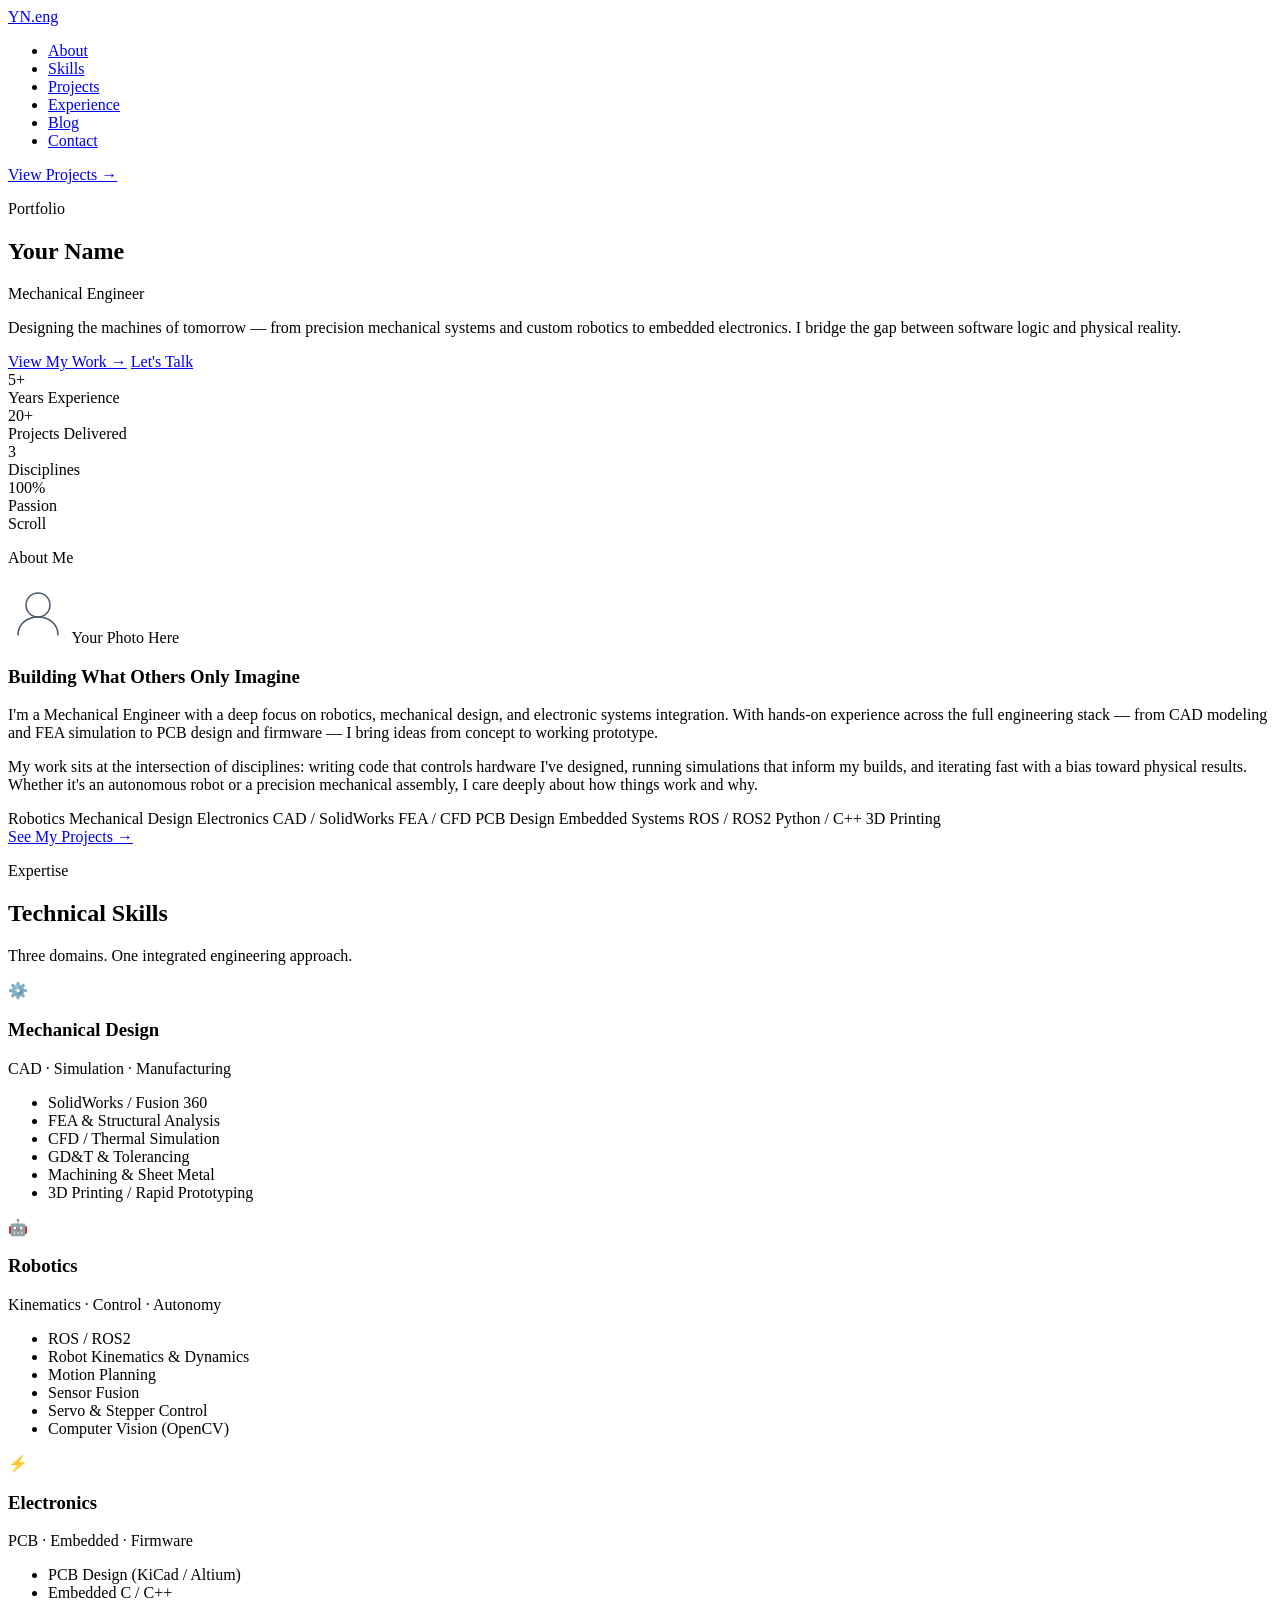
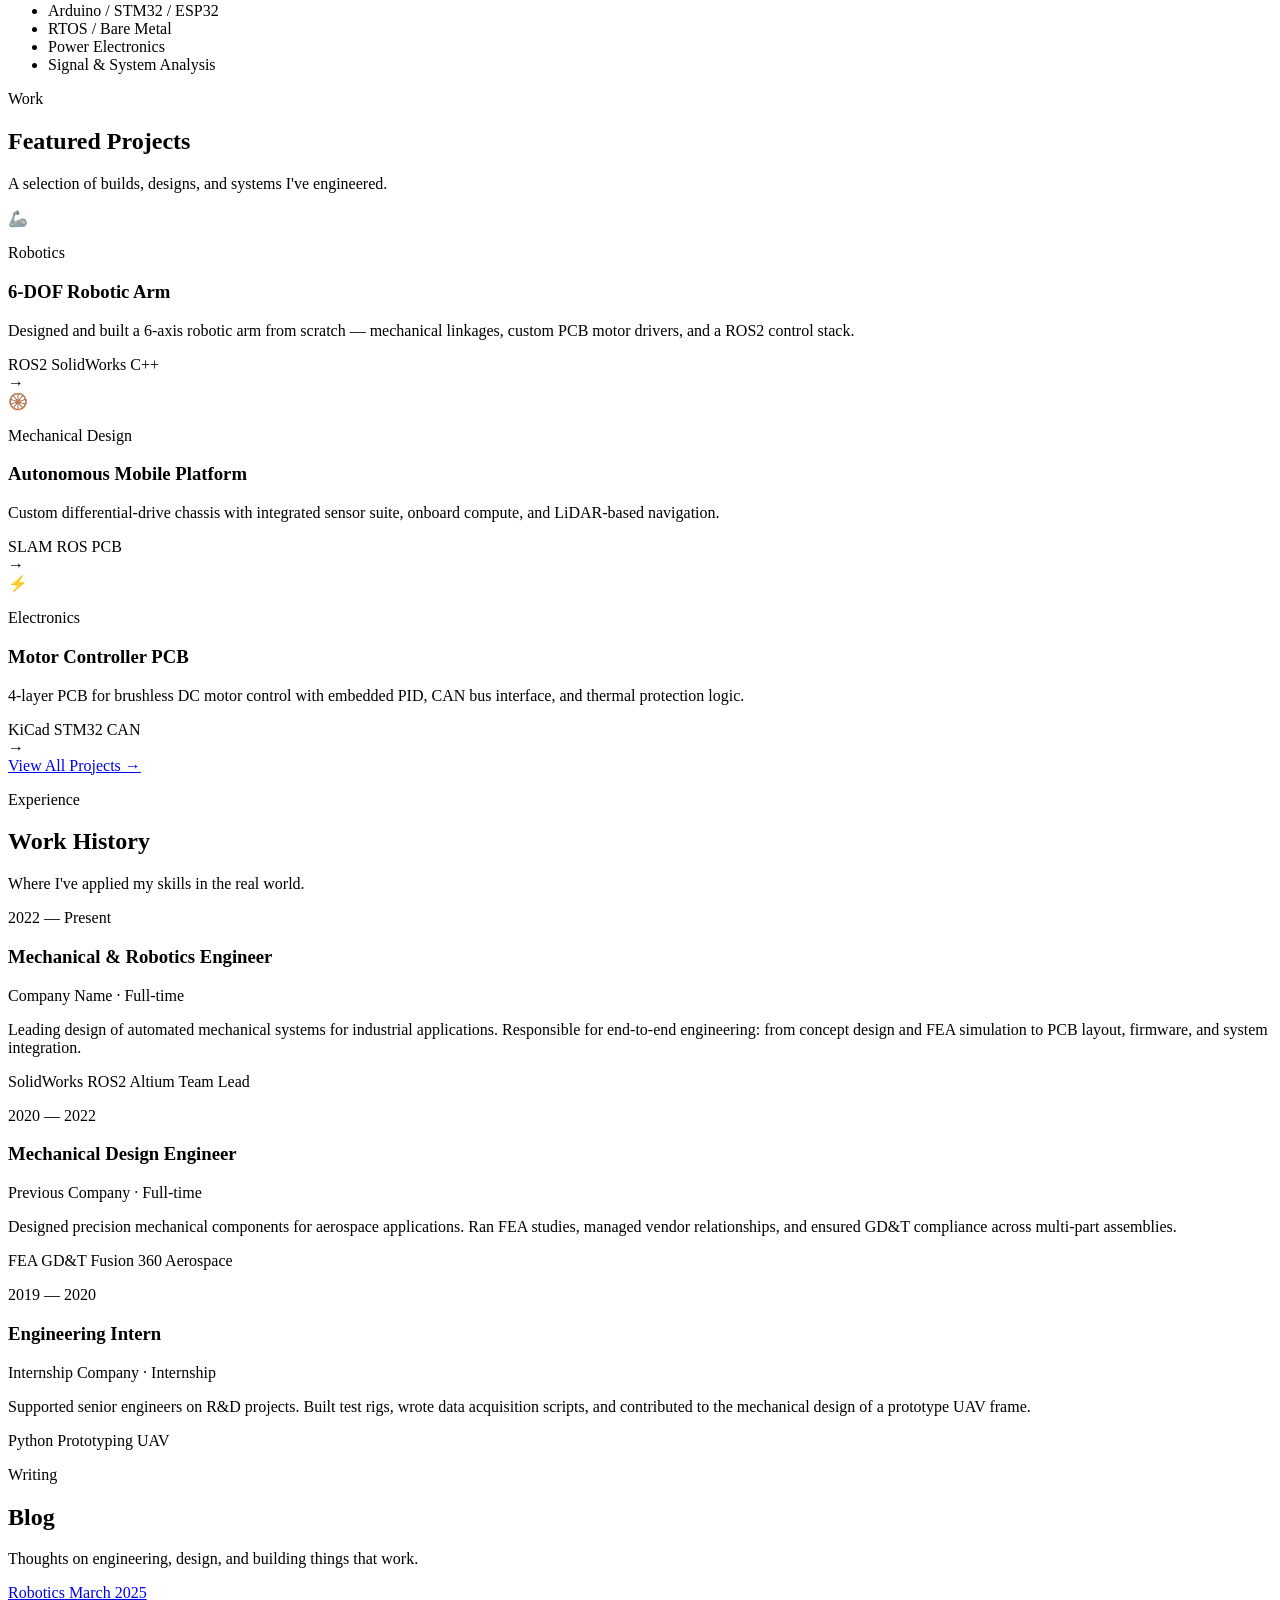
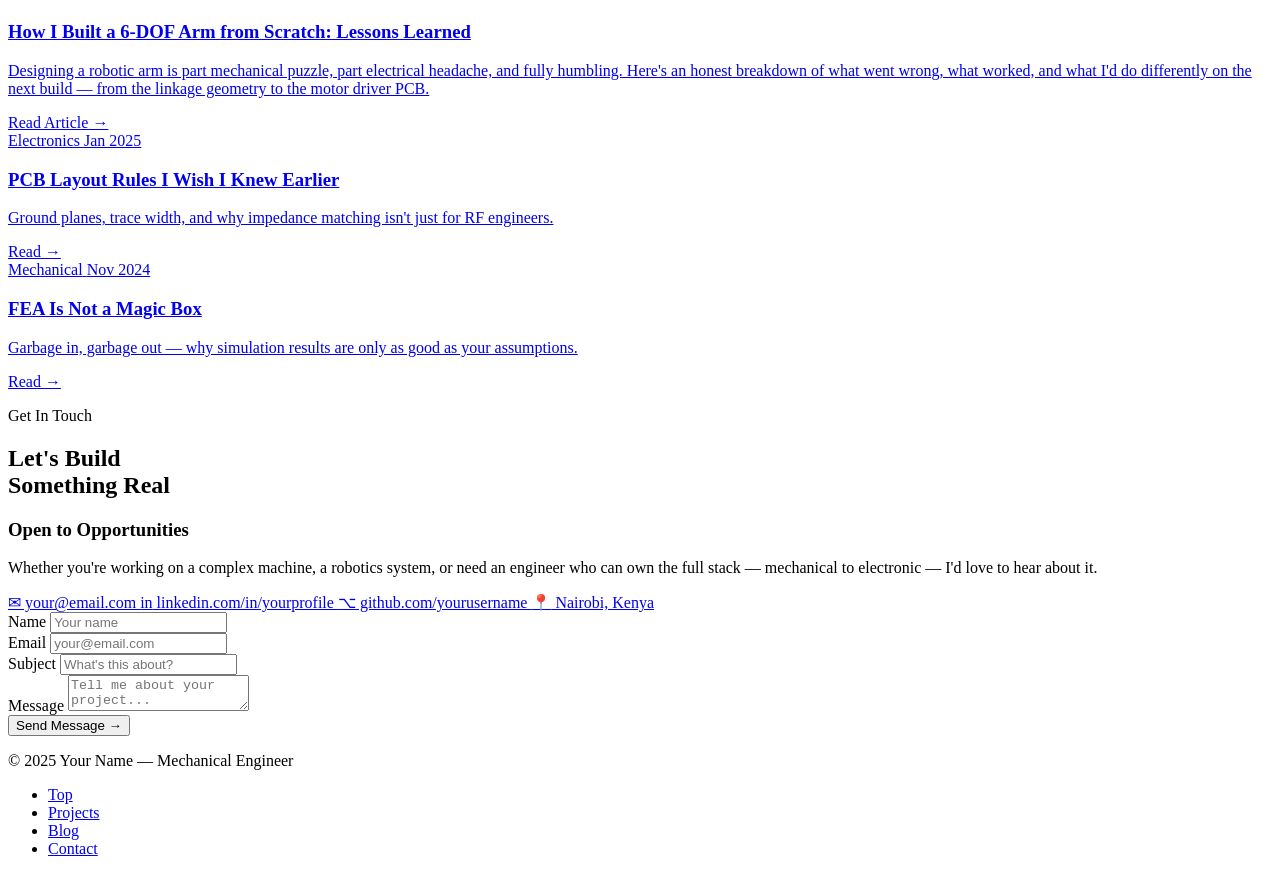
==== index.html @ f97ff546 "First commit" ====
<!DOCTYPE html>
<html lang="en">
<head>
  <meta charset="UTF-8" />
  <meta name="viewport" content="width=device-width, initial-scale=1.0" />
  <title>Your Name — Mechanical Engineer</title>
  <meta name="description" content="Mechanical Engineer specializing in robotics, mechanical design, and electronic systems." />
  <link rel="stylesheet" href="css/style.css" />
  <link rel="icon" href="data:image/svg+xml,<svg xmlns='http://www.w3.org/2000/svg' viewBox='0 0 100 100'><text y='.9em' font-size='90'>⚙️</text></svg>" />
</head>
<body>

  <!-- ── NAVIGATION ── -->
  <nav>
    <a href="index.html" class="nav-logo">YN<span>.eng</span></a>
    <ul class="nav-links">
      <li><a href="#about">About</a></li>
      <li><a href="#skills">Skills</a></li>
      <li><a href="#projects">Projects</a></li>
      <li><a href="#work">Experience</a></li>
      <li><a href="#blog">Blog</a></li>
      <li><a href="#contact">Contact</a></li>
    </ul>
    <a href="pages/projects.html" class="nav-cta">View Projects →</a>
    <div class="hamburger" aria-label="Menu">
      <span></span><span></span><span></span>
    </div>
  </nav>

  <!-- ── HERO ── -->
  <section class="hero" id="hero">
    <div class="hero-grid-bg"></div>
    <div class="hero-glow"></div>
    <div class="hero-glow-2"></div>

    <div class="hero-content">
      <div class="hero-left">
        <p class="hero-eyebrow">Portfolio</p>
        <h1 class="hero-name">
          <span class="line">Your</span>
          <span class="line"><span class="accent-word">Name</span></span>
        </h1>
        <p class="hero-title">
          <span id="typing-text">Mechanical Engineer</span><span class="typing-cursor"></span>
        </p>
        <p class="hero-desc">
          Designing the machines of tomorrow — from precision mechanical systems and
          custom robotics to embedded electronics. I bridge the gap between software
          logic and physical reality.
        </p>
        <div class="hero-actions">
          <a href="#projects" class="btn-primary">View My Work →</a>
          <a href="#contact" class="btn-secondary">Let's Talk</a>
        </div>
      </div>

      <div class="hero-right">
        <div class="hero-stat-cards">
          <div class="stat-card reveal">
            <div class="stat-number" data-count="5" data-suffix="+">5+</div>
            <div class="stat-label">Years Experience</div>
          </div>
          <div class="stat-card reveal reveal-delay-1">
            <div class="stat-number" data-count="20" data-suffix="+">20+</div>
            <div class="stat-label">Projects Delivered</div>
          </div>
          <div class="stat-card reveal reveal-delay-2">
            <div class="stat-number" data-count="3" data-suffix="">3</div>
            <div class="stat-label">Disciplines</div>
          </div>
          <div class="stat-card reveal reveal-delay-3">
            <div class="stat-number" data-count="100" data-suffix="%">100%</div>
            <div class="stat-label">Passion</div>
          </div>
        </div>
      </div>
    </div>

    <div class="hero-scroll-indicator">Scroll</div>
  </section>

  <!-- ── ABOUT ── -->
  <section id="about">
    <div class="section-inner">
      <p class="section-label reveal">About Me</p>
      <div class="about-grid">
        <div class="about-image-wrap reveal">
          <div class="about-image-placeholder">
            <svg width="60" height="60" viewBox="0 0 60 60" fill="none">
              <circle cx="30" cy="22" r="12" stroke="#4a5a6e" stroke-width="1.5"/>
              <path d="M10 52c0-11 9-18 20-18s20 7 20 18" stroke="#4a5a6e" stroke-width="1.5" stroke-linecap="round"/>
            </svg>
            <span>Your Photo Here</span>
          </div>
          <div class="about-image-accent"></div>
          <div class="about-image-accent-2"></div>
        </div>

        <div class="about-content reveal reveal-delay-2">
          <h3>Building What Others Only Imagine</h3>
          <p>
            I'm a Mechanical Engineer with a deep focus on robotics, mechanical design, and electronic
            systems integration. With hands-on experience across the full engineering stack — from
            CAD modeling and FEA simulation to PCB design and firmware — I bring ideas from
            concept to working prototype.
          </p>
          <p>
            My work sits at the intersection of disciplines: writing code that controls hardware I've
            designed, running simulations that inform my builds, and iterating fast with a bias toward
            physical results. Whether it's an autonomous robot or a precision mechanical assembly, I
            care deeply about how things work and why.
          </p>

          <div class="about-tags">
            <span class="tag accent">Robotics</span>
            <span class="tag accent">Mechanical Design</span>
            <span class="tag accent">Electronics</span>
            <span class="tag">CAD / SolidWorks</span>
            <span class="tag">FEA / CFD</span>
            <span class="tag">PCB Design</span>
            <span class="tag">Embedded Systems</span>
            <span class="tag">ROS / ROS2</span>
            <span class="tag">Python / C++</span>
            <span class="tag">3D Printing</span>
          </div>

          <a href="pages/projects.html" class="btn-secondary">See My Projects →</a>
        </div>
      </div>
    </div>
  </section>

  <div class="section-divider"></div>

  <!-- ── SKILLS ── -->
  <section id="skills">
    <div class="section-inner">
      <p class="section-label reveal">Expertise</p>
      <h2 class="section-title reveal">Technical Skills</h2>
      <p class="section-subtitle reveal">Three domains. One integrated engineering approach.</p>

      <div class="skills-grid reveal">
        <div class="skill-category">
          <div class="skill-cat-icon">⚙️</div>
          <h3 class="skill-cat-title">Mechanical Design</h3>
          <p class="skill-cat-subtitle">CAD · Simulation · Manufacturing</p>
          <ul class="skill-list">
            <li>SolidWorks / Fusion 360 <span class="skill-dot full"></span></li>
            <li>FEA & Structural Analysis <span class="skill-dot full"></span></li>
            <li>CFD / Thermal Simulation <span class="skill-dot med"></span></li>
            <li>GD&T & Tolerancing <span class="skill-dot full"></span></li>
            <li>Machining & Sheet Metal <span class="skill-dot med"></span></li>
            <li>3D Printing / Rapid Prototyping <span class="skill-dot full"></span></li>
          </ul>
        </div>

        <div class="skill-category">
          <div class="skill-cat-icon">🤖</div>
          <h3 class="skill-cat-title">Robotics</h3>
          <p class="skill-cat-subtitle">Kinematics · Control · Autonomy</p>
          <ul class="skill-list">
            <li>ROS / ROS2 <span class="skill-dot full"></span></li>
            <li>Robot Kinematics & Dynamics <span class="skill-dot full"></span></li>
            <li>Motion Planning <span class="skill-dot med"></span></li>
            <li>Sensor Fusion <span class="skill-dot med"></span></li>
            <li>Servo & Stepper Control <span class="skill-dot full"></span></li>
            <li>Computer Vision (OpenCV) <span class="skill-dot med"></span></li>
          </ul>
        </div>

        <div class="skill-category">
          <div class="skill-cat-icon">⚡</div>
          <h3 class="skill-cat-title">Electronics</h3>
          <p class="skill-cat-subtitle">PCB · Embedded · Firmware</p>
          <ul class="skill-list">
            <li>PCB Design (KiCad / Altium) <span class="skill-dot full"></span></li>
            <li>Embedded C / C++ <span class="skill-dot full"></span></li>
            <li>Arduino / STM32 / ESP32 <span class="skill-dot full"></span></li>
            <li>RTOS / Bare Metal <span class="skill-dot med"></span></li>
            <li>Power Electronics <span class="skill-dot med"></span></li>
            <li>Signal & System Analysis <span class="skill-dot full"></span></li>
          </ul>
        </div>
      </div>
    </div>
  </section>

  <div class="section-divider"></div>

  <!-- ── PROJECTS PREVIEW ── -->
  <section id="projects">
    <div class="section-inner">
      <p class="section-label reveal">Work</p>
      <h2 class="section-title reveal">Featured Projects</h2>
      <p class="section-subtitle reveal">A selection of builds, designs, and systems I've engineered.</p>

      <div class="projects-preview-grid">
        <div class="project-card reveal" onclick="window.location='pages/projects.html'">
          <div class="project-card-thumb">🦾</div>
          <div class="project-card-body">
            <p class="project-card-tag">Robotics</p>
            <h3 class="project-card-title">6-DOF Robotic Arm</h3>
            <p class="project-card-desc">Designed and built a 6-axis robotic arm from scratch — mechanical linkages, custom PCB motor drivers, and a ROS2 control stack.</p>
          </div>
          <div class="project-card-footer">
            <div class="project-card-stack">
              <span class="stack-badge">ROS2</span>
              <span class="stack-badge">SolidWorks</span>
              <span class="stack-badge">C++</span>
            </div>
            <span class="project-card-arrow">→</span>
          </div>
        </div>

        <div class="project-card reveal reveal-delay-1" onclick="window.location='pages/projects.html'">
          <div class="project-card-thumb">🛞</div>
          <div class="project-card-body">
            <p class="project-card-tag">Mechanical Design</p>
            <h3 class="project-card-title">Autonomous Mobile Platform</h3>
            <p class="project-card-desc">Custom differential-drive chassis with integrated sensor suite, onboard compute, and LiDAR-based navigation.</p>
          </div>
          <div class="project-card-footer">
            <div class="project-card-stack">
              <span class="stack-badge">SLAM</span>
              <span class="stack-badge">ROS</span>
              <span class="stack-badge">PCB</span>
            </div>
            <span class="project-card-arrow">→</span>
          </div>
        </div>

        <div class="project-card reveal reveal-delay-2" onclick="window.location='pages/projects.html'">
          <div class="project-card-thumb">⚡</div>
          <div class="project-card-body">
            <p class="project-card-tag">Electronics</p>
            <h3 class="project-card-title">Motor Controller PCB</h3>
            <p class="project-card-desc">4-layer PCB for brushless DC motor control with embedded PID, CAN bus interface, and thermal protection logic.</p>
          </div>
          <div class="project-card-footer">
            <div class="project-card-stack">
              <span class="stack-badge">KiCad</span>
              <span class="stack-badge">STM32</span>
              <span class="stack-badge">CAN</span>
            </div>
            <span class="project-card-arrow">→</span>
          </div>
        </div>
      </div>

      <div class="projects-cta reveal">
        <a href="pages/projects.html" class="btn-primary">View All Projects →</a>
      </div>
    </div>
  </section>

  <div class="section-divider"></div>

  <!-- ── WORK HISTORY ── -->
  <section id="work">
    <div class="section-inner">
      <p class="section-label reveal">Experience</p>
      <h2 class="section-title reveal">Work History</h2>
      <p class="section-subtitle reveal">Where I've applied my skills in the real world.</p>

      <div class="timeline">
        <div class="timeline-item reveal">
          <p class="timeline-date">2022 — Present</p>
          <h3 class="timeline-role">Mechanical & Robotics Engineer</h3>
          <p class="timeline-company">Company Name · Full-time</p>
          <p class="timeline-desc">
            Leading design of automated mechanical systems for industrial applications.
            Responsible for end-to-end engineering: from concept design and FEA simulation
            to PCB layout, firmware, and system integration.
          </p>
          <div class="timeline-tags">
            <span class="tag">SolidWorks</span>
            <span class="tag">ROS2</span>
            <span class="tag">Altium</span>
            <span class="tag">Team Lead</span>
          </div>
        </div>

        <div class="timeline-item reveal reveal-delay-1">
          <p class="timeline-date">2020 — 2022</p>
          <h3 class="timeline-role">Mechanical Design Engineer</h3>
          <p class="timeline-company">Previous Company · Full-time</p>
          <p class="timeline-desc">
            Designed precision mechanical components for aerospace applications. Ran FEA
            studies, managed vendor relationships, and ensured GD&T compliance across
            multi-part assemblies.
          </p>
          <div class="timeline-tags">
            <span class="tag">FEA</span>
            <span class="tag">GD&T</span>
            <span class="tag">Fusion 360</span>
            <span class="tag">Aerospace</span>
          </div>
        </div>

        <div class="timeline-item reveal reveal-delay-2">
          <p class="timeline-date">2019 — 2020</p>
          <h3 class="timeline-role">Engineering Intern</h3>
          <p class="timeline-company">Internship Company · Internship</p>
          <p class="timeline-desc">
            Supported senior engineers on R&D projects. Built test rigs, wrote data acquisition
            scripts, and contributed to the mechanical design of a prototype UAV frame.
          </p>
          <div class="timeline-tags">
            <span class="tag">Python</span>
            <span class="tag">Prototyping</span>
            <span class="tag">UAV</span>
          </div>
        </div>
      </div>
    </div>
  </section>

  <div class="section-divider"></div>

  <!-- ── BLOG ── -->
  <section id="blog">
    <div class="section-inner">
      <p class="section-label reveal">Writing</p>
      <h2 class="section-title reveal">Blog</h2>
      <p class="section-subtitle reveal">Thoughts on engineering, design, and building things that work.</p>

      <div class="blog-grid reveal">
        <a href="pages/blog.html" class="blog-card featured">
          <div class="blog-card-meta">
            <span class="blog-cat">Robotics</span>
            <span class="blog-date">March 2025</span>
          </div>
          <h3 class="blog-card-title">How I Built a 6-DOF Arm from Scratch: Lessons Learned</h3>
          <p class="blog-card-excerpt">
            Designing a robotic arm is part mechanical puzzle, part electrical headache, and fully
            humbling. Here's an honest breakdown of what went wrong, what worked, and what I'd
            do differently on the next build — from the linkage geometry to the motor driver PCB.
          </p>
          <span class="blog-read-more">Read Article →</span>
        </a>

        <a href="pages/blog.html" class="blog-card">
          <div class="blog-card-meta">
            <span class="blog-cat">Electronics</span>
            <span class="blog-date">Jan 2025</span>
          </div>
          <h3 class="blog-card-title">PCB Layout Rules I Wish I Knew Earlier</h3>
          <p class="blog-card-excerpt">Ground planes, trace width, and why impedance matching isn't just for RF engineers.</p>
          <span class="blog-read-more">Read →</span>
        </a>

        <a href="pages/blog.html" class="blog-card">
          <div class="blog-card-meta">
            <span class="blog-cat">Mechanical</span>
            <span class="blog-date">Nov 2024</span>
          </div>
          <h3 class="blog-card-title">FEA Is Not a Magic Box</h3>
          <p class="blog-card-excerpt">Garbage in, garbage out — why simulation results are only as good as your assumptions.</p>
          <span class="blog-read-more">Read →</span>
        </a>
      </div>
    </div>
  </section>

  <div class="section-divider"></div>

  <!-- ── CONTACT ── -->
  <section id="contact">
    <div class="section-inner">
      <p class="section-label reveal">Get In Touch</p>
      <h2 class="section-title reveal">Let's Build <br/>Something Real</h2>

      <div class="contact-grid">
        <div class="contact-info reveal">
          <h3>Open to Opportunities</h3>
          <p>
            Whether you're working on a complex machine, a robotics system, or need
            an engineer who can own the full stack — mechanical to electronic — I'd love
            to hear about it.
          </p>

          <div class="contact-links">
            <a href="mailto:your@email.com" class="contact-link">
              <span>✉</span> your@email.com
            </a>
            <a href="https://linkedin.com/in/yourprofile" target="_blank" class="contact-link">
              <span>in</span> linkedin.com/in/yourprofile
            </a>
            <a href="https://github.com/yourusername" target="_blank" class="contact-link">
              <span>⌥</span> github.com/yourusername
            </a>
            <a href="#" class="contact-link">
              <span>📍</span> Nairobi, Kenya
            </a>
          </div>
        </div>

        <form class="contact-form reveal reveal-delay-2" id="contact-form">
          <div class="form-group">
            <label class="form-label">Name</label>
            <input type="text" class="form-input" placeholder="Your name" required />
          </div>
          <div class="form-group">
            <label class="form-label">Email</label>
            <input type="email" class="form-input" placeholder="your@email.com" required />
          </div>
          <div class="form-group">
            <label class="form-label">Subject</label>
            <input type="text" class="form-input" placeholder="What's this about?" required />
          </div>
          <div class="form-group">
            <label class="form-label">Message</label>
            <textarea class="form-textarea" placeholder="Tell me about your project..." required></textarea>
          </div>
          <button type="submit" class="btn-primary">Send Message →</button>
        </form>
      </div>
    </div>
  </section>

  <!-- ── FOOTER ── -->
  <footer>
    <p class="footer-copy">© 2025 Your Name — Mechanical Engineer</p>
    <ul class="footer-links">
      <li><a href="#hero">Top</a></li>
      <li><a href="pages/projects.html">Projects</a></li>
      <li><a href="pages/blog.html">Blog</a></li>
      <li><a href="#contact">Contact</a></li>
    </ul>
  </footer>

  <script src="js/main.js"></script>
</body>
</html>
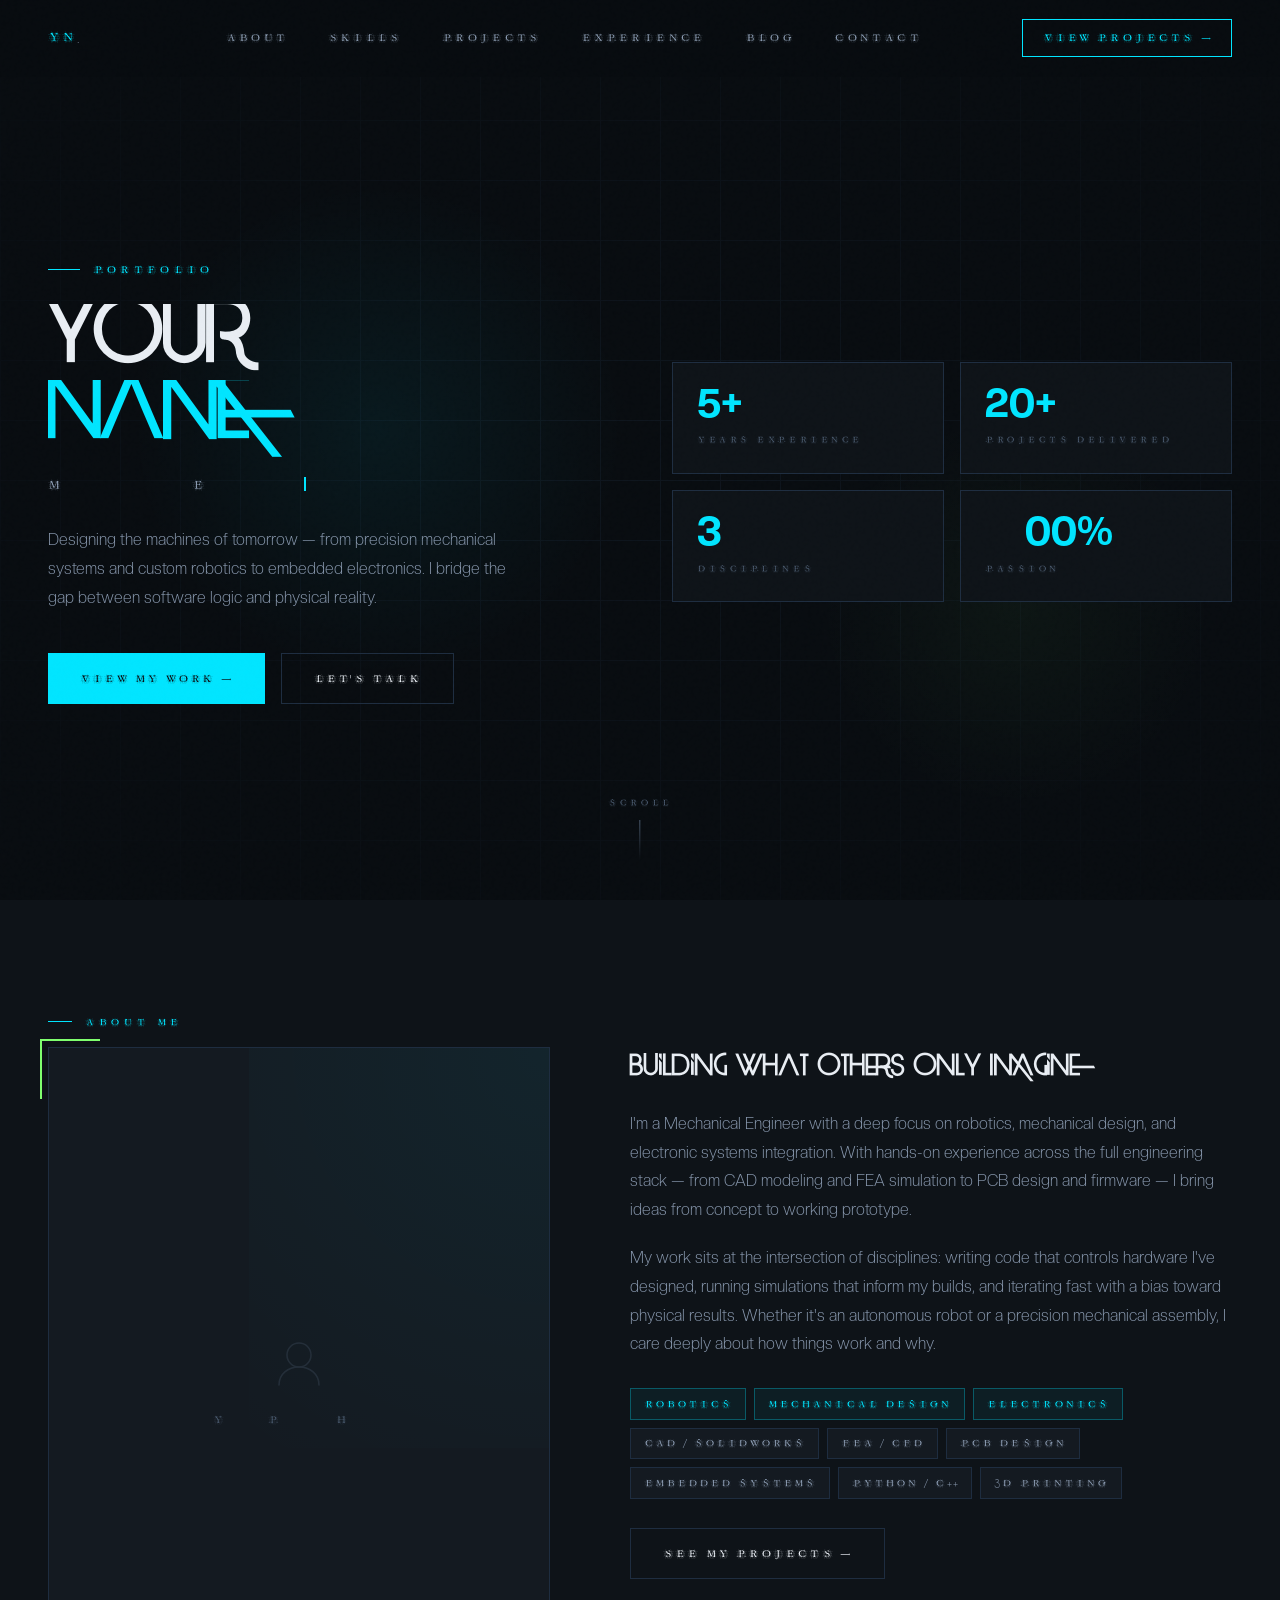
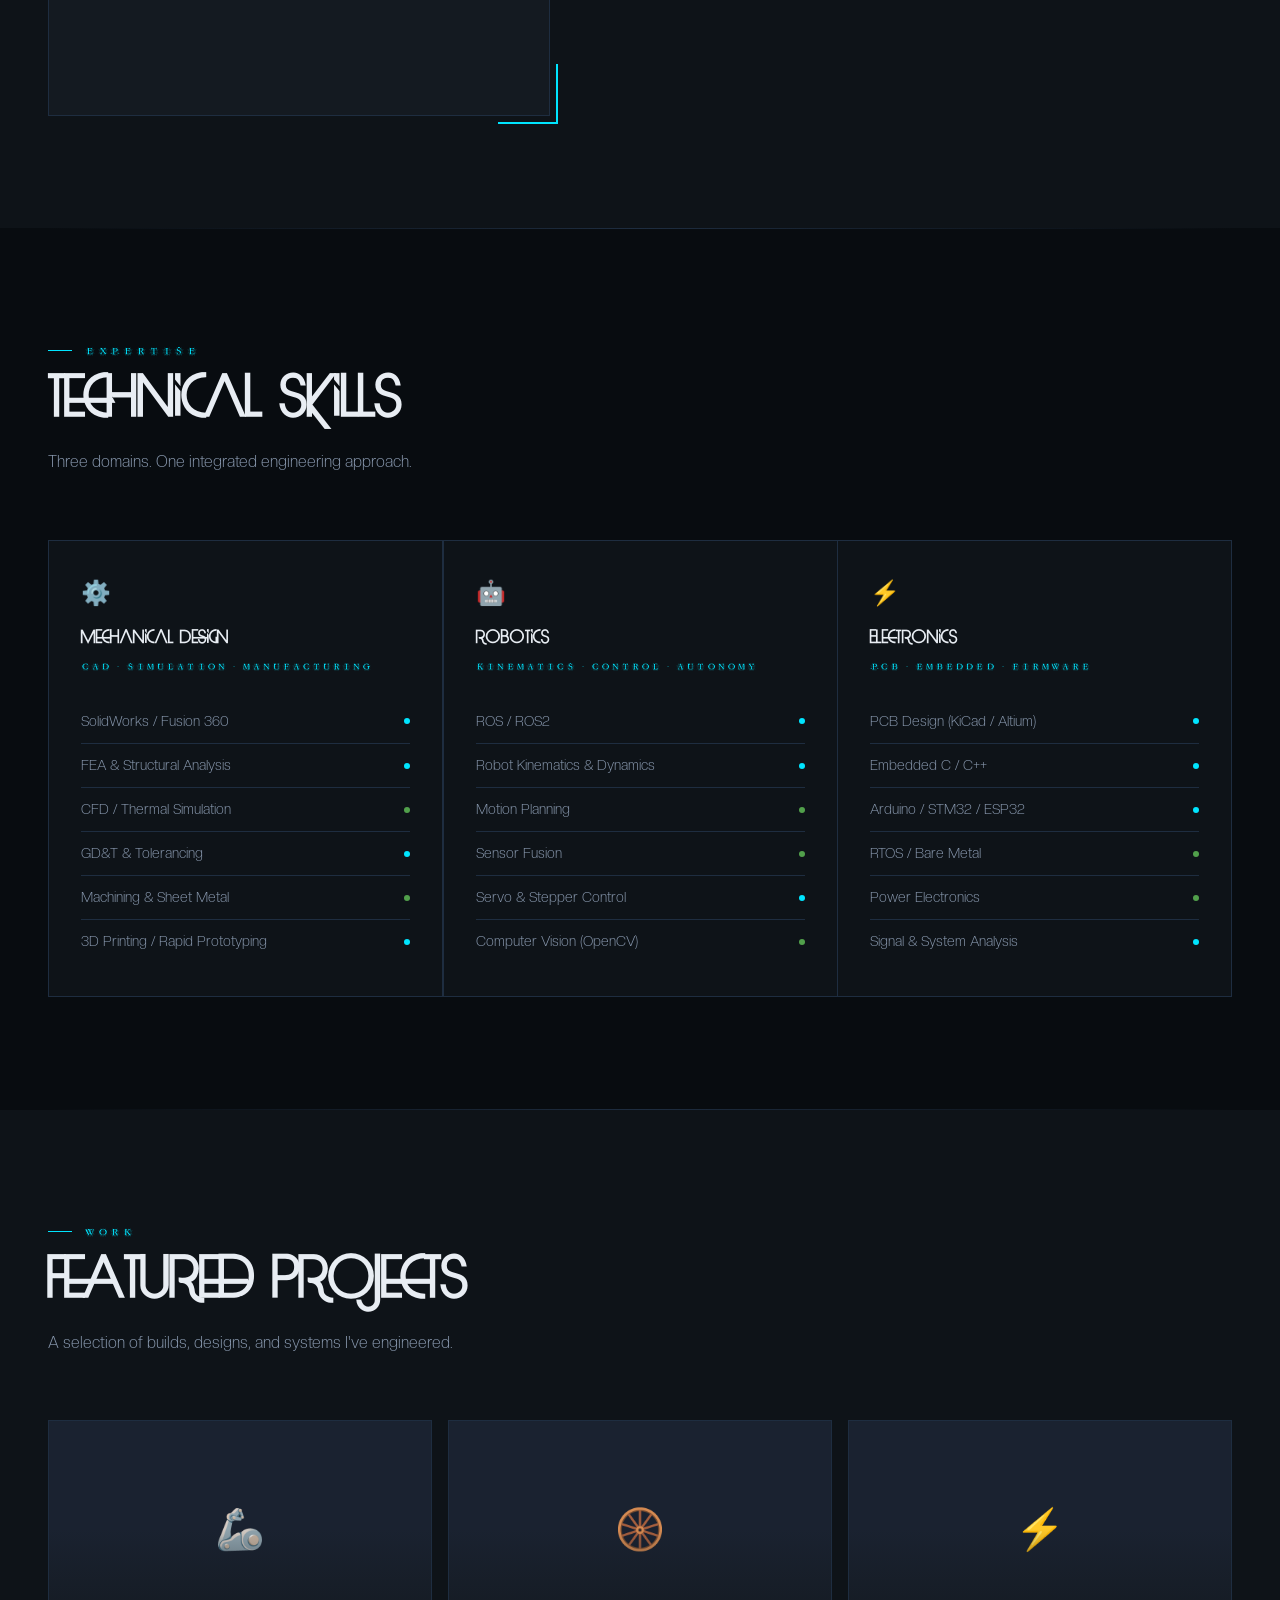
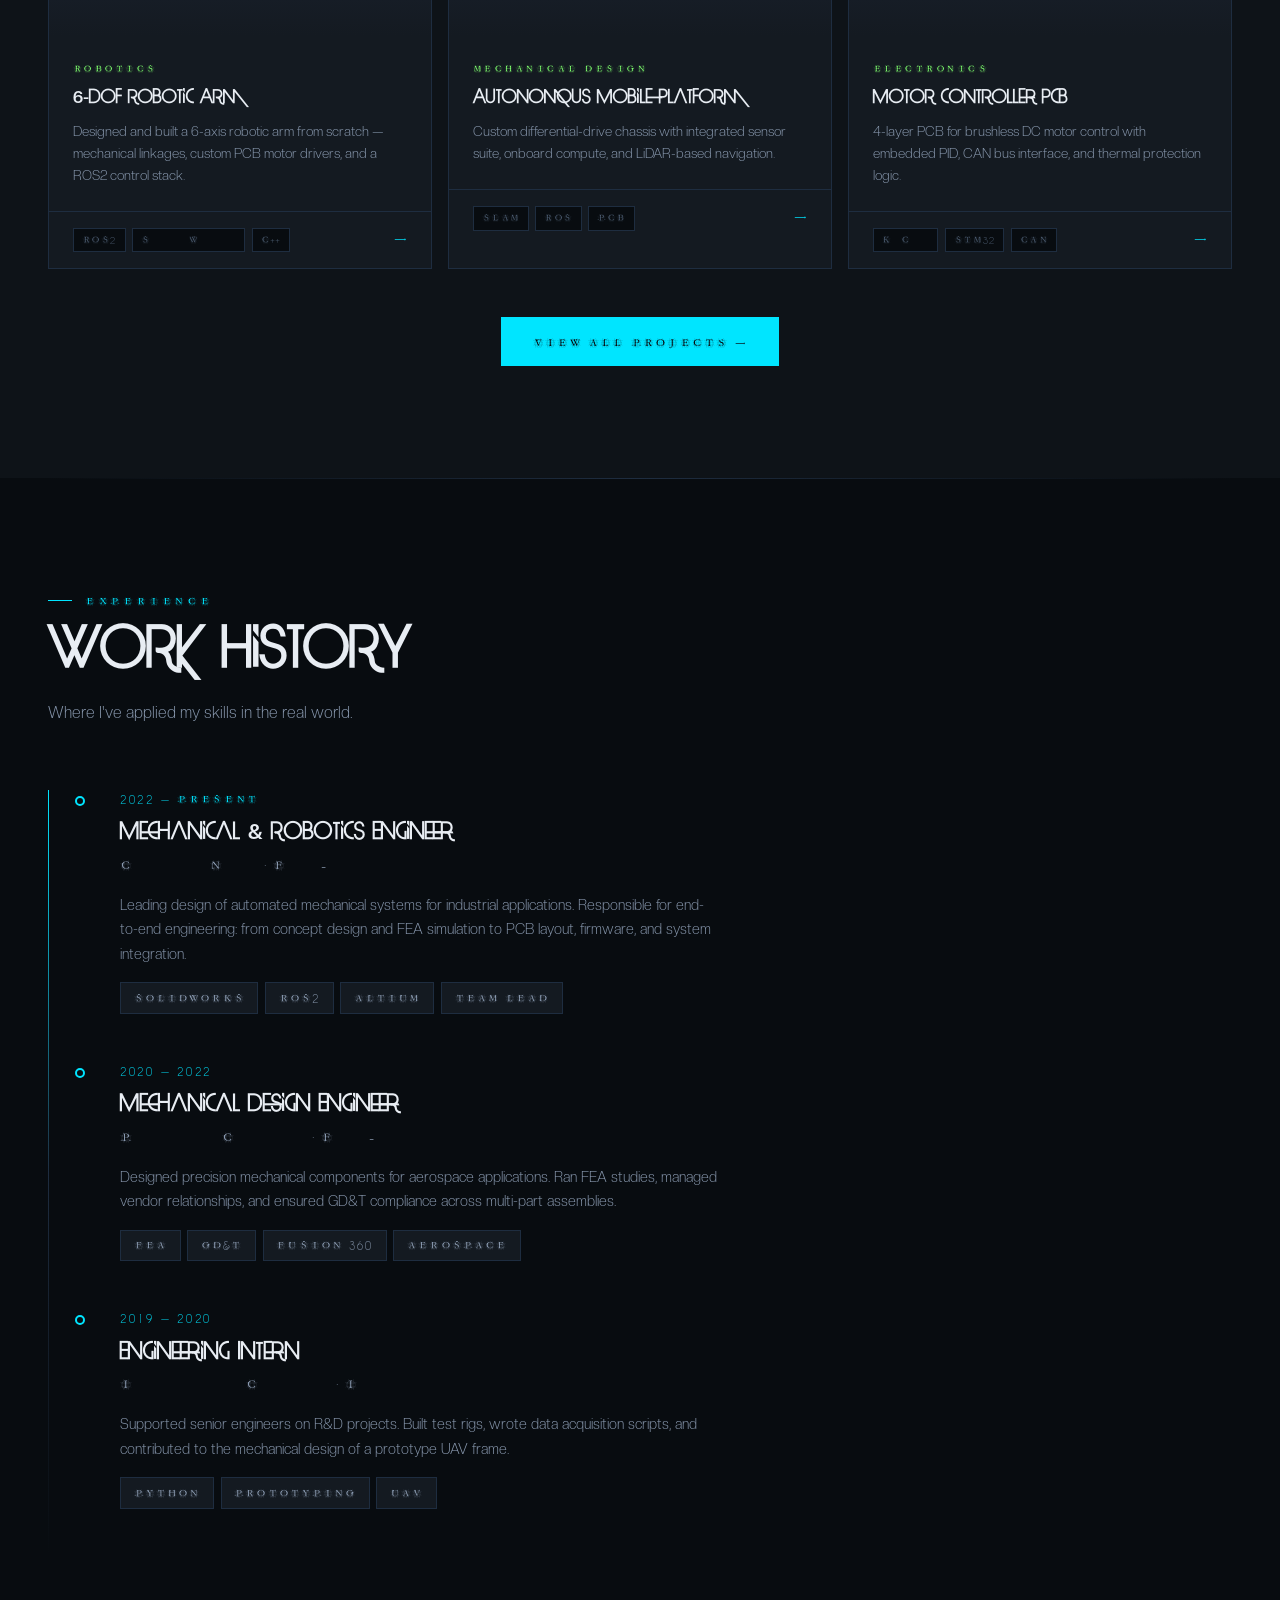
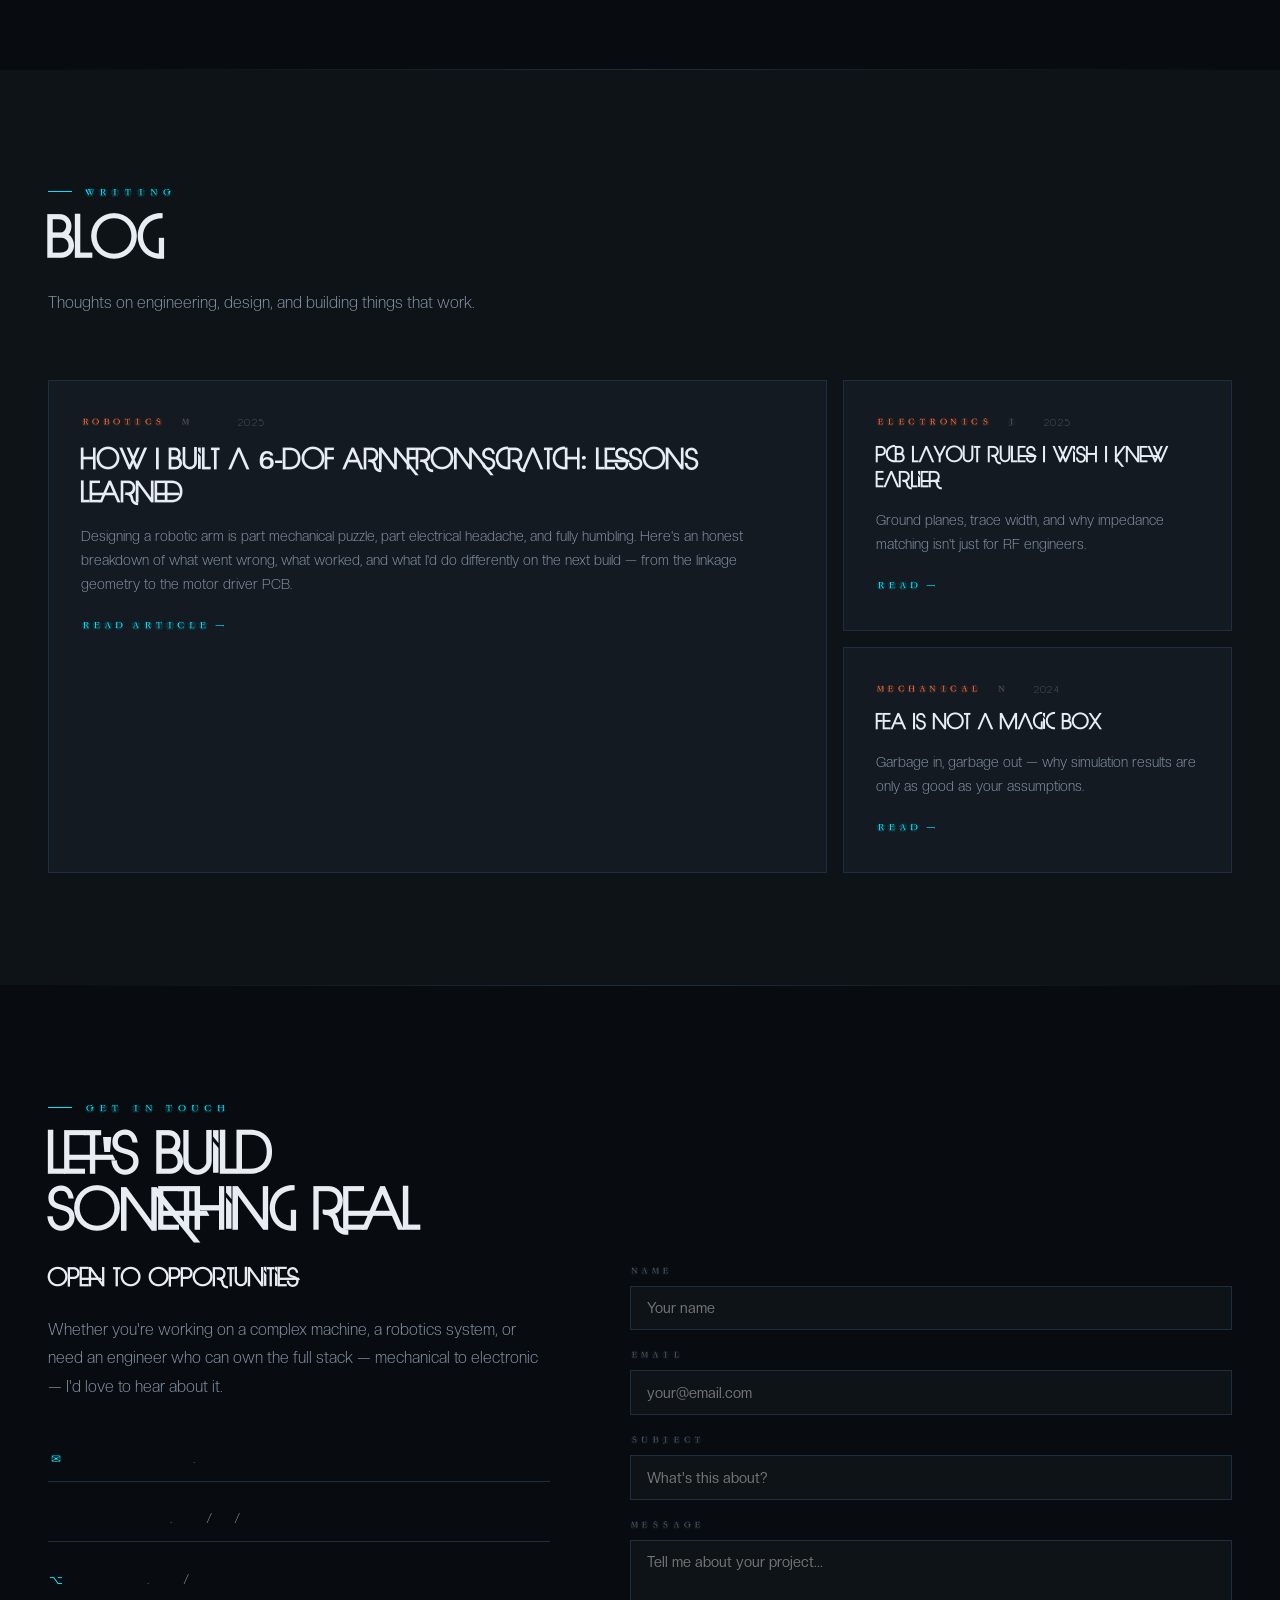
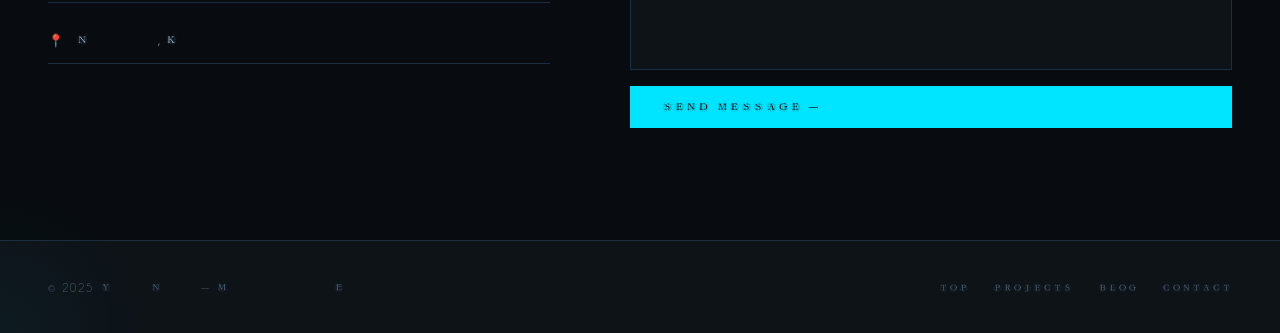
==== commit ffa85a1f: "Update index.html" ====
--- a/index.html
+++ b/index.html
@@ -3,7 +3,7 @@
 <head>
   <meta charset="UTF-8" />
   <meta name="viewport" content="width=device-width, initial-scale=1.0" />
-  <title>Your Name — Mechanical Engineer</title>
+  <title>Marcus Imbigula — Mechanical Engineer</title>
   <meta name="description" content="Mechanical Engineer specializing in robotics, mechanical design, and electronic systems." />
   <link rel="stylesheet" href="css/style.css" />
   <link rel="icon" href="data:image/svg+xml,<svg xmlns='http://www.w3.org/2000/svg' viewBox='0 0 100 100'><text y='.9em' font-size='90'>⚙️</text></svg>" />
@@ -119,7 +119,6 @@
             <span class="tag">FEA / CFD</span>
             <span class="tag">PCB Design</span>
             <span class="tag">Embedded Systems</span>
-            <span class="tag">ROS / ROS2</span>
             <span class="tag">Python / C++</span>
             <span class="tag">3D Printing</span>
           </div>
--- a/css/style.css
+++ b/css/style.css
@@ -0,0 +1,1124 @@
+/* ── LOCAL FONTS ── */
+
+@font-face {
+  font-family: 'LimitBreak';
+  src: url('../fonts/Limit Break.otf') format('opentype');
+  font-weight: normal;
+  font-style: normal;
+  font-display: swap;
+}
+
+@font-face {
+  font-family: 'GrafBold';
+  src: url('../fonts/GrafBoldBold.woff2') format('woff2'),
+       url('../fonts/GrafBoldBold.woff') format('woff');
+  font-weight: bold;
+  font-style: normal;
+  font-display: swap;
+}
+
+@font-face {
+  font-family: 'GrafRoundish';
+  src: url('../fonts/GrafRoundishMedium.woff2') format('woff2'),
+       url('../fonts/GrafRoundishMedium.woff') format('woff');
+  font-weight: 500;
+  font-style: normal;
+  font-display: swap;
+}
+
+@font-face {
+  font-family: 'GrafOblique';
+  src: url('../fonts/GrafObliqueItalic.woff2') format('woff2'),
+       url('../fonts/GrafObliqueItalic.woff') format('woff');
+  font-weight: normal;
+  font-style: italic;
+  font-display: swap;
+}
+
+@font-face {
+  font-family: 'GrafCirculumBricks';
+  src: url('../fonts/GrafCirculumBricks.woff2') format('woff2'),
+       url('../fonts/GrafCirculumBricks.woff') format('woff');
+  font-weight: normal;
+  font-style: normal;
+  font-display: swap;
+}
+
+@font-face {
+  font-family: 'CreatoDisplay';
+  src: url('../fonts/CreatoDisplay-Regular.otf') format('opentype');
+  font-weight: 400;
+  font-style: normal;
+  font-display: swap;
+}
+
+@font-face {
+  font-family: 'CreatoDisplay';
+  src: url('../fonts/CreatoDisplay-Medium.otf') format('opentype');
+  font-weight: 500;
+  font-style: normal;
+  font-display: swap;
+}
+
+@font-face {
+  font-family: 'CreatoDisplay';
+  src: url('../fonts/CreatoDisplay-Bold.otf') format('opentype');
+  font-weight: 700;
+  font-style: normal;
+  font-display: swap;
+}
+
+@font-face {
+  font-family: 'CreatoDisplay';
+  src: url('../fonts/CreatoDisplay-ExtraBold.otf') format('opentype');
+  font-weight: 800;
+  font-style: normal;
+  font-display: swap;
+}
+
+@font-face {
+  font-family: 'CreatoDisplay';
+  src: url('../fonts/CreatoDisplay-Light.otf') format('opentype');
+  font-weight: 300;
+  font-style: normal;
+  font-display: swap;
+}
+
+@font-face {
+  font-family: 'CaviarDreams';
+  src: url('../fonts/CaviarDreams.ttf') format('truetype');
+  font-weight: 400;
+  font-style: normal;
+  font-display: swap;
+}
+
+@font-face {
+  font-family: 'CaviarDreams';
+  src: url('../fonts/CaviarDreams_Bold.ttf') format('truetype');
+  font-weight: 700;
+  font-style: normal;
+  font-display: swap;
+}
+
+@font-face {
+  font-family: 'CaviarDreams';
+  src: url('../fonts/CaviarDreams_Italic.ttf') format('truetype');
+  font-weight: 400;
+  font-style: italic;
+  font-display: swap;
+}
+
+@font-face {
+  font-family: 'CaviarDreams';
+  src: url('../fonts/CaviarDreams_BoldItalic.ttf') format('truetype');
+  font-weight: 700;
+  font-style: italic;
+  font-display: swap;
+}
+
+:root {
+  --bg: #080c10;
+  --bg2: #0e1318;
+  --bg3: #141a21;
+  --surface: #1a2230;
+  --surface2: #222d3d;
+  --border: #1e2d40;
+  --accent: #00e5ff;
+  --accent2: #7fff6e;
+  --accent3: #ff6b35;
+  --text: #e8edf3;
+  --text2: #8a9ab0;
+  --text3: #4a5a6e;
+  --font-display: 'LimitBreak', 'CreatoDisplay', sans-serif;
+  --font-mono: 'GrafRoundish', 'CaviarDreams', sans-serif;
+  --font-body: 'CreatoDisplay', 'CaviarDreams', sans-serif;
+  --radius: 4px;
+  --transition: 0.3s cubic-bezier(0.4, 0, 0.2, 1);
+}
+
+*, *::before, *::after { box-sizing: border-box; margin: 0; padding: 0; }
+
+html { scroll-behavior: smooth; font-size: 16px; }
+
+body {
+  background: var(--bg);
+  color: var(--text);
+  font-family: var(--font-body);
+  font-weight: 300;
+  line-height: 1.7;
+  overflow-x: hidden;
+}
+
+/* ── NOISE TEXTURE OVERLAY ── */
+body::before {
+  content: '';
+  position: fixed;
+  inset: 0;
+  background-image: url("data:image/svg+xml,%3Csvg viewBox='0 0 256 256' xmlns='http://www.w3.org/2000/svg'%3E%3Cfilter id='noise'%3E%3CfeTurbulence type='fractalNoise' baseFrequency='0.9' numOctaves='4' stitchTiles='stitch'/%3E%3C/filter%3E%3Crect width='100%25' height='100%25' filter='url(%23noise)' opacity='0.04'/%3E%3C/svg%3E");
+  pointer-events: none;
+  z-index: 9999;
+  opacity: 0.4;
+}
+
+/* ── SCROLLBAR ── */
+::-webkit-scrollbar { width: 4px; }
+::-webkit-scrollbar-track { background: var(--bg); }
+::-webkit-scrollbar-thumb { background: var(--accent); border-radius: 2px; }
+
+/* ── SELECTION ── */
+::selection { background: var(--accent); color: var(--bg); }
+
+/* ── NAVIGATION ── */
+nav {
+  position: fixed;
+  top: 0; left: 0; right: 0;
+  z-index: 1000;
+  display: flex;
+  align-items: center;
+  justify-content: space-between;
+  padding: 1.2rem 3rem;
+  background: rgba(8, 12, 16, 0.85);
+  backdrop-filter: blur(20px);
+  border-bottom: 1px solid transparent;
+  transition: border-color var(--transition);
+}
+
+nav.scrolled { border-bottom-color: var(--border); }
+
+.nav-logo {
+  font-family: var(--font-mono);
+  font-size: 0.85rem;
+  color: var(--accent);
+  text-decoration: none;
+  letter-spacing: 0.1em;
+}
+
+.nav-logo span { color: var(--text2); }
+
+.nav-links {
+  display: flex;
+  gap: 2.5rem;
+  list-style: none;
+}
+
+.nav-links a {
+  font-family: var(--font-mono);
+  font-size: 0.72rem;
+  color: var(--text2);
+  text-decoration: none;
+  letter-spacing: 0.12em;
+  text-transform: uppercase;
+  position: relative;
+  transition: color var(--transition);
+}
+
+.nav-links a::after {
+  content: '';
+  position: absolute;
+  bottom: -3px; left: 0;
+  width: 0; height: 1px;
+  background: var(--accent);
+  transition: width var(--transition);
+}
+
+.nav-links a:hover { color: var(--accent); }
+.nav-links a:hover::after { width: 100%; }
+
+.nav-links a.active { color: var(--accent); }
+.nav-links a.active::after { width: 100%; }
+
+.nav-cta {
+  font-family: var(--font-mono);
+  font-size: 0.72rem;
+  color: var(--accent);
+  border: 1px solid var(--accent);
+  padding: 0.5rem 1.2rem;
+  text-decoration: none;
+  letter-spacing: 0.1em;
+  text-transform: uppercase;
+  transition: all var(--transition);
+}
+
+.nav-cta:hover {
+  background: var(--accent);
+  color: var(--bg);
+}
+
+.hamburger {
+  display: none;
+  flex-direction: column;
+  gap: 5px;
+  cursor: pointer;
+  padding: 4px;
+}
+
+.hamburger span {
+  width: 24px; height: 1.5px;
+  background: var(--text);
+  transition: all var(--transition);
+  display: block;
+}
+
+/* ── HERO ── */
+.hero {
+  min-height: 100vh;
+  display: flex;
+  align-items: center;
+  padding: 8rem 3rem 4rem;
+  position: relative;
+  overflow: hidden;
+}
+
+.hero-grid-bg {
+  position: absolute;
+  inset: 0;
+  background-image:
+    linear-gradient(var(--border) 1px, transparent 1px),
+    linear-gradient(90deg, var(--border) 1px, transparent 1px);
+  background-size: 60px 60px;
+  opacity: 0.3;
+  mask-image: radial-gradient(ellipse 70% 70% at 50% 50%, black, transparent);
+}
+
+.hero-glow {
+  position: absolute;
+  top: 20%; left: 10%;
+  width: 500px; height: 500px;
+  background: radial-gradient(circle, rgba(0, 229, 255, 0.06) 0%, transparent 70%);
+  pointer-events: none;
+}
+
+.hero-glow-2 {
+  position: absolute;
+  bottom: 10%; right: 5%;
+  width: 400px; height: 400px;
+  background: radial-gradient(circle, rgba(127, 255, 110, 0.04) 0%, transparent 70%);
+  pointer-events: none;
+}
+
+.hero-content {
+  max-width: 1200px;
+  margin: 0 auto;
+  width: 100%;
+  display: grid;
+  grid-template-columns: 1fr 1fr;
+  gap: 4rem;
+  align-items: center;
+  position: relative;
+  z-index: 1;
+}
+
+.hero-eyebrow {
+  font-family: var(--font-mono);
+  font-size: 0.72rem;
+  color: var(--accent);
+  letter-spacing: 0.2em;
+  text-transform: uppercase;
+  margin-bottom: 1.5rem;
+  display: flex;
+  align-items: center;
+  gap: 0.8rem;
+}
+
+.hero-eyebrow::before {
+  content: '';
+  width: 32px; height: 1px;
+  background: var(--accent);
+}
+
+.hero-name {
+  font-family: var(--font-display);
+  font-weight: 800;
+  font-size: clamp(3rem, 6vw, 5.5rem);
+  line-height: 1.0;
+  letter-spacing: -0.02em;
+  margin-bottom: 1rem;
+}
+
+.hero-name .line { display: block; overflow: hidden; }
+.hero-name .accent-word { color: var(--accent); }
+
+.hero-title {
+  font-family: var(--font-mono);
+  font-size: 0.9rem;
+  color: var(--text2);
+  margin-bottom: 1.8rem;
+  letter-spacing: 0.05em;
+}
+
+.hero-title .typing-cursor {
+  display: inline-block;
+  width: 2px; height: 1em;
+  background: var(--accent);
+  animation: blink 1s step-end infinite;
+  vertical-align: middle;
+  margin-left: 2px;
+}
+
+@keyframes blink { 0%, 100% { opacity: 1; } 50% { opacity: 0; } }
+
+.hero-desc {
+  color: var(--text2);
+  font-size: 1rem;
+  line-height: 1.8;
+  margin-bottom: 2.5rem;
+  max-width: 480px;
+}
+
+.hero-actions {
+  display: flex;
+  gap: 1rem;
+  flex-wrap: wrap;
+}
+
+.btn-primary {
+  font-family: var(--font-mono);
+  font-size: 0.75rem;
+  letter-spacing: 0.1em;
+  text-transform: uppercase;
+  padding: 0.9rem 2rem;
+  background: var(--accent);
+  color: var(--bg);
+  border: none;
+  text-decoration: none;
+  cursor: pointer;
+  position: relative;
+  overflow: hidden;
+  transition: all var(--transition);
+  display: inline-flex;
+  align-items: center;
+  gap: 0.5rem;
+}
+
+.btn-primary::before {
+  content: '';
+  position: absolute;
+  top: 0; left: -100%;
+  width: 100%; height: 100%;
+  background: rgba(255,255,255,0.15);
+  transition: left 0.4s ease;
+}
+
+.btn-primary:hover::before { left: 100%; }
+.btn-primary:hover { box-shadow: 0 0 30px rgba(0, 229, 255, 0.3); }
+
+.btn-secondary {
+  font-family: var(--font-mono);
+  font-size: 0.75rem;
+  letter-spacing: 0.1em;
+  text-transform: uppercase;
+  padding: 0.9rem 2rem;
+  background: transparent;
+  color: var(--text);
+  border: 1px solid var(--border);
+  text-decoration: none;
+  cursor: pointer;
+  transition: all var(--transition);
+  display: inline-flex;
+  align-items: center;
+  gap: 0.5rem;
+}
+
+.btn-secondary:hover {
+  border-color: var(--accent);
+  color: var(--accent);
+}
+
+/* Hero Right - Stats/Visual */
+.hero-right {
+  position: relative;
+  display: flex;
+  flex-direction: column;
+  gap: 1rem;
+  align-items: flex-end;
+}
+
+.hero-stat-cards {
+  display: grid;
+  grid-template-columns: 1fr 1fr;
+  gap: 1rem;
+  width: 100%;
+}
+
+.stat-card {
+  background: var(--bg2);
+  border: 1px solid var(--border);
+  padding: 1.5rem;
+  position: relative;
+  overflow: hidden;
+  transition: border-color var(--transition), transform var(--transition);
+}
+
+.stat-card::before {
+  content: '';
+  position: absolute;
+  top: 0; left: 0;
+  width: 3px; height: 0;
+  background: var(--accent);
+  transition: height 0.4s ease;
+}
+
+.stat-card:hover { border-color: var(--accent); transform: translateY(-2px); }
+.stat-card:hover::before { height: 100%; }
+
+.stat-number {
+  font-family: var(--font-display);
+  font-size: 2.5rem;
+  font-weight: 800;
+  color: var(--accent);
+  line-height: 1;
+  margin-bottom: 0.3rem;
+}
+
+.stat-label {
+  font-family: var(--font-mono);
+  font-size: 0.65rem;
+  color: var(--text3);
+  letter-spacing: 0.15em;
+  text-transform: uppercase;
+}
+
+.hero-scroll-indicator {
+  position: absolute;
+  bottom: 2.5rem;
+  left: 50%;
+  transform: translateX(-50%);
+  display: flex;
+  flex-direction: column;
+  align-items: center;
+  gap: 0.5rem;
+  font-family: var(--font-mono);
+  font-size: 0.65rem;
+  color: var(--text3);
+  letter-spacing: 0.15em;
+  text-transform: uppercase;
+  animation: float 2s ease-in-out infinite;
+}
+
+.hero-scroll-indicator::after {
+  content: '';
+  width: 1px;
+  height: 40px;
+  background: linear-gradient(to bottom, var(--text3), transparent);
+}
+
+@keyframes float { 0%, 100% { transform: translateX(-50%) translateY(0); } 50% { transform: translateX(-50%) translateY(-6px); } }
+
+/* ── SECTIONS COMMON ── */
+section { padding: 7rem 3rem; }
+
+.section-inner { max-width: 1200px; margin: 0 auto; }
+
+.section-label {
+  font-family: var(--font-mono);
+  font-size: 0.7rem;
+  color: var(--accent);
+  letter-spacing: 0.25em;
+  text-transform: uppercase;
+  margin-bottom: 1rem;
+  display: flex;
+  align-items: center;
+  gap: 0.8rem;
+}
+
+.section-label::before {
+  content: '';
+  width: 24px; height: 1px;
+  background: var(--accent);
+}
+
+.section-title {
+  font-family: var(--font-display);
+  font-weight: 800;
+  font-size: clamp(2rem, 4vw, 3.2rem);
+  line-height: 1.1;
+  letter-spacing: -0.02em;
+  margin-bottom: 1rem;
+}
+
+.section-subtitle {
+  color: var(--text2);
+  font-size: 1rem;
+  max-width: 560px;
+  margin-bottom: 4rem;
+}
+
+/* ── ABOUT ── */
+#about { background: var(--bg2); }
+
+.about-grid {
+  display: grid;
+  grid-template-columns: 1fr 1.2fr;
+  gap: 5rem;
+  align-items: start;
+}
+
+.about-image-wrap {
+  position: relative;
+}
+
+.about-image-placeholder {
+  width: 100%;
+  aspect-ratio: 3/4;
+  background: var(--bg3);
+  border: 1px solid var(--border);
+  display: flex;
+  flex-direction: column;
+  align-items: center;
+  justify-content: center;
+  gap: 1rem;
+  color: var(--text3);
+  font-family: var(--font-mono);
+  font-size: 0.75rem;
+  letter-spacing: 0.1em;
+  position: relative;
+  overflow: hidden;
+}
+
+.about-image-placeholder svg { opacity: 0.3; }
+
+.about-image-placeholder::before {
+  content: '';
+  position: absolute;
+  top: 0; right: 0;
+  width: 60%; height: 60%;
+  background: radial-gradient(circle at top right, rgba(0,229,255,0.05), transparent);
+}
+
+.about-image-accent {
+  position: absolute;
+  bottom: -8px; right: -8px;
+  width: 60px; height: 60px;
+  border-right: 2px solid var(--accent);
+  border-bottom: 2px solid var(--accent);
+}
+
+.about-image-accent-2 {
+  position: absolute;
+  top: -8px; left: -8px;
+  width: 60px; height: 60px;
+  border-left: 2px solid var(--accent2);
+  border-top: 2px solid var(--accent2);
+}
+
+.about-content h3 {
+  font-family: var(--font-display);
+  font-size: 1.6rem;
+  font-weight: 700;
+  margin-bottom: 1.2rem;
+}
+
+.about-content p {
+  color: var(--text2);
+  margin-bottom: 1.2rem;
+  line-height: 1.8;
+}
+
+.about-tags {
+  display: flex;
+  flex-wrap: wrap;
+  gap: 0.5rem;
+  margin: 1.8rem 0;
+}
+
+.tag {
+  font-family: var(--font-mono);
+  font-size: 0.68rem;
+  letter-spacing: 0.1em;
+  padding: 0.35rem 0.8rem;
+  background: var(--bg3);
+  border: 1px solid var(--border);
+  color: var(--text2);
+  text-transform: uppercase;
+  transition: all var(--transition);
+}
+
+.tag:hover { border-color: var(--accent); color: var(--accent); }
+.tag.accent { border-color: rgba(0,229,255,0.3); color: var(--accent); background: rgba(0,229,255,0.05); }
+
+/* ── SKILLS ── */
+#skills { background: var(--bg); }
+
+.skills-grid {
+  display: grid;
+  grid-template-columns: repeat(3, 1fr);
+  gap: 1.5px;
+  background: var(--border);
+  border: 1px solid var(--border);
+}
+
+.skill-category {
+  background: var(--bg2);
+  padding: 2rem;
+  transition: background var(--transition);
+}
+
+.skill-category:hover { background: var(--bg3); }
+
+.skill-cat-icon {
+  font-size: 1.5rem;
+  margin-bottom: 0.8rem;
+}
+
+.skill-cat-title {
+  font-family: var(--font-display);
+  font-size: 1rem;
+  font-weight: 700;
+  margin-bottom: 0.3rem;
+}
+
+.skill-cat-subtitle {
+  font-family: var(--font-mono);
+  font-size: 0.65rem;
+  color: var(--accent);
+  letter-spacing: 0.1em;
+  text-transform: uppercase;
+  margin-bottom: 1.5rem;
+}
+
+.skill-list { list-style: none; }
+
+.skill-list li {
+  display: flex;
+  align-items: center;
+  justify-content: space-between;
+  padding: 0.6rem 0;
+  border-bottom: 1px solid var(--border);
+  font-size: 0.88rem;
+  color: var(--text2);
+  transition: color var(--transition);
+}
+
+.skill-list li:last-child { border-bottom: none; }
+.skill-list li:hover { color: var(--text); }
+
+.skill-dot {
+  width: 6px; height: 6px;
+  border-radius: 50%;
+  background: var(--accent);
+  opacity: 0.5;
+  flex-shrink: 0;
+}
+
+.skill-dot.full { opacity: 1; }
+.skill-dot.med { opacity: 0.6; background: var(--accent2); }
+
+/* ── PROJECTS PREVIEW ── */
+#projects { background: var(--bg2); }
+
+.projects-preview-grid {
+  display: grid;
+  grid-template-columns: repeat(3, 1fr);
+  gap: 1rem;
+  margin-bottom: 3rem;
+}
+
+.project-card {
+  background: var(--bg3);
+  border: 1px solid var(--border);
+  overflow: hidden;
+  position: relative;
+  transition: border-color var(--transition), transform var(--transition);
+  cursor: pointer;
+}
+
+.project-card:hover {
+  border-color: var(--accent);
+  transform: translateY(-4px);
+}
+
+.project-card-thumb {
+  width: 100%;
+  aspect-ratio: 16/9;
+  background: var(--surface);
+  display: flex;
+  align-items: center;
+  justify-content: center;
+  font-size: 2.5rem;
+  position: relative;
+  overflow: hidden;
+}
+
+.project-card-thumb::after {
+  content: '';
+  position: absolute;
+  inset: 0;
+  background: linear-gradient(to bottom, transparent 50%, var(--bg3));
+}
+
+.project-card-body { padding: 1.5rem; }
+
+.project-card-tag {
+  font-family: var(--font-mono);
+  font-size: 0.62rem;
+  color: var(--accent2);
+  letter-spacing: 0.15em;
+  text-transform: uppercase;
+  margin-bottom: 0.5rem;
+}
+
+.project-card-title {
+  font-family: var(--font-display);
+  font-size: 1.05rem;
+  font-weight: 700;
+  margin-bottom: 0.5rem;
+}
+
+.project-card-desc {
+  font-size: 0.85rem;
+  color: var(--text2);
+  line-height: 1.6;
+}
+
+.project-card-footer {
+  padding: 1rem 1.5rem;
+  border-top: 1px solid var(--border);
+  display: flex;
+  align-items: center;
+  justify-content: space-between;
+}
+
+.project-card-stack {
+  display: flex;
+  gap: 0.4rem;
+}
+
+.stack-badge {
+  font-family: var(--font-mono);
+  font-size: 0.6rem;
+  padding: 0.2rem 0.5rem;
+  background: var(--bg);
+  color: var(--text3);
+  border: 1px solid var(--border);
+  letter-spacing: 0.05em;
+}
+
+.project-card-arrow {
+  color: var(--accent);
+  font-size: 0.9rem;
+  transition: transform var(--transition);
+}
+
+.project-card:hover .project-card-arrow { transform: translateX(4px); }
+
+.projects-cta { text-align: center; }
+
+/* ── WORK HISTORY ── */
+#work { background: var(--bg); }
+
+.timeline { position: relative; padding-left: 2rem; }
+
+.timeline::before {
+  content: '';
+  position: absolute;
+  left: 0; top: 0; bottom: 0;
+  width: 1px;
+  background: linear-gradient(to bottom, var(--accent), var(--border), transparent);
+}
+
+.timeline-item {
+  position: relative;
+  padding: 0 0 3rem 2.5rem;
+}
+
+.timeline-item::before {
+  content: '';
+  position: absolute;
+  left: -5px; top: 6px;
+  width: 10px; height: 10px;
+  border-radius: 50%;
+  background: var(--bg);
+  border: 2px solid var(--accent);
+  transition: background var(--transition);
+}
+
+.timeline-item:hover::before { background: var(--accent); }
+
+.timeline-date {
+  font-family: var(--font-mono);
+  font-size: 0.68rem;
+  color: var(--accent);
+  letter-spacing: 0.15em;
+  text-transform: uppercase;
+  margin-bottom: 0.5rem;
+}
+
+.timeline-role {
+  font-family: var(--font-display);
+  font-size: 1.3rem;
+  font-weight: 700;
+  margin-bottom: 0.2rem;
+}
+
+.timeline-company {
+  font-family: var(--font-mono);
+  font-size: 0.8rem;
+  color: var(--text2);
+  margin-bottom: 1rem;
+}
+
+.timeline-desc {
+  color: var(--text2);
+  font-size: 0.9rem;
+  line-height: 1.7;
+  max-width: 600px;
+  margin-bottom: 1rem;
+}
+
+.timeline-tags { display: flex; flex-wrap: wrap; gap: 0.4rem; }
+
+/* ── BLOG ── */
+#blog { background: var(--bg2); }
+
+.blog-grid {
+  display: grid;
+  grid-template-columns: 2fr 1fr;
+  gap: 1rem;
+}
+
+.blog-card {
+  background: var(--bg3);
+  border: 1px solid var(--border);
+  padding: 2rem;
+  transition: border-color var(--transition), transform var(--transition);
+  cursor: pointer;
+  text-decoration: none;
+  color: inherit;
+  display: block;
+}
+
+.blog-card:hover { border-color: var(--accent); transform: translateY(-2px); }
+
+.blog-card.featured { grid-row: span 2; }
+
+.blog-card-meta {
+  display: flex;
+  align-items: center;
+  gap: 1rem;
+  margin-bottom: 1rem;
+}
+
+.blog-cat {
+  font-family: var(--font-mono);
+  font-size: 0.62rem;
+  color: var(--accent3);
+  letter-spacing: 0.15em;
+  text-transform: uppercase;
+}
+
+.blog-date {
+  font-family: var(--font-mono);
+  font-size: 0.62rem;
+  color: var(--text3);
+  letter-spacing: 0.1em;
+}
+
+.blog-card-title {
+  font-family: var(--font-display);
+  font-size: 1.2rem;
+  font-weight: 700;
+  margin-bottom: 0.8rem;
+  line-height: 1.3;
+}
+
+.blog-card.featured .blog-card-title { font-size: 1.6rem; }
+
+.blog-card-excerpt {
+  color: var(--text2);
+  font-size: 0.88rem;
+  line-height: 1.7;
+}
+
+.blog-read-more {
+  display: inline-flex;
+  align-items: center;
+  gap: 0.4rem;
+  font-family: var(--font-mono);
+  font-size: 0.68rem;
+  color: var(--accent);
+  letter-spacing: 0.1em;
+  text-transform: uppercase;
+  margin-top: 1.2rem;
+}
+
+/* ── CONTACT ── */
+#contact { background: var(--bg); }
+
+.contact-grid {
+  display: grid;
+  grid-template-columns: 1fr 1.2fr;
+  gap: 5rem;
+  align-items: start;
+}
+
+.contact-info h3 {
+  font-family: var(--font-display);
+  font-size: 1.4rem;
+  font-weight: 700;
+  margin-bottom: 1rem;
+}
+
+.contact-info p { color: var(--text2); margin-bottom: 2rem; line-height: 1.8; }
+
+.contact-links { display: flex; flex-direction: column; gap: 0.8rem; }
+
+.contact-link {
+  display: flex;
+  align-items: center;
+  gap: 0.8rem;
+  font-family: var(--font-mono);
+  font-size: 0.78rem;
+  color: var(--text2);
+  text-decoration: none;
+  letter-spacing: 0.05em;
+  padding: 0.8rem 0;
+  border-bottom: 1px solid var(--border);
+  transition: color var(--transition);
+}
+
+.contact-link:hover { color: var(--accent); }
+.contact-link span { color: var(--accent); width: 16px; text-align: center; }
+
+.contact-form { display: flex; flex-direction: column; gap: 1rem; }
+
+.form-group { display: flex; flex-direction: column; gap: 0.4rem; }
+
+.form-label {
+  font-family: var(--font-mono);
+  font-size: 0.65rem;
+  color: var(--text3);
+  letter-spacing: 0.15em;
+  text-transform: uppercase;
+}
+
+.form-input, .form-textarea {
+  background: var(--bg2);
+  border: 1px solid var(--border);
+  color: var(--text);
+  font-family: var(--font-body);
+  font-size: 0.9rem;
+  padding: 0.8rem 1rem;
+  outline: none;
+  transition: border-color var(--transition);
+  resize: none;
+  width: 100%;
+}
+
+.form-input:focus, .form-textarea:focus {
+  border-color: var(--accent);
+}
+
+.form-textarea { min-height: 130px; }
+
+/* ── FOOTER ── */
+footer {
+  background: var(--bg2);
+  border-top: 1px solid var(--border);
+  padding: 2rem 3rem;
+  display: flex;
+  align-items: center;
+  justify-content: space-between;
+}
+
+.footer-copy {
+  font-family: var(--font-mono);
+  font-size: 0.68rem;
+  color: var(--text3);
+  letter-spacing: 0.1em;
+}
+
+.footer-links {
+  display: flex;
+  gap: 1.5rem;
+  list-style: none;
+}
+
+.footer-links a {
+  font-family: var(--font-mono);
+  font-size: 0.65rem;
+  color: var(--text3);
+  text-decoration: none;
+  letter-spacing: 0.1em;
+  text-transform: uppercase;
+  transition: color var(--transition);
+}
+
+.footer-links a:hover { color: var(--accent); }
+
+/* ── DIVIDER ── */
+.section-divider {
+  height: 1px;
+  background: linear-gradient(to right, transparent, var(--border), transparent);
+  margin: 0 3rem;
+}
+
+/* ── ANIMATIONS ── */
+.reveal {
+  opacity: 0;
+  transform: translateY(24px);
+  transition: opacity 0.7s ease, transform 0.7s ease;
+}
+
+.reveal.visible {
+  opacity: 1;
+  transform: translateY(0);
+}
+
+.reveal-delay-1 { transition-delay: 0.1s; }
+.reveal-delay-2 { transition-delay: 0.2s; }
+.reveal-delay-3 { transition-delay: 0.3s; }
+.reveal-delay-4 { transition-delay: 0.4s; }
+
+/* ── MOBILE NAV ── */
+@media (max-width: 900px) {
+  nav { padding: 1rem 1.5rem; }
+
+  .hamburger { display: flex; }
+
+  .nav-links {
+    position: fixed;
+    top: 0; right: -100%;
+    height: 100vh;
+    width: 260px;
+    background: var(--bg2);
+    border-left: 1px solid var(--border);
+    flex-direction: column;
+    padding: 5rem 2rem 2rem;
+    gap: 0;
+    transition: right var(--transition);
+    z-index: 999;
+  }
+
+  .nav-links.open { right: 0; }
+
+  .nav-links li { border-bottom: 1px solid var(--border); }
+
+  .nav-links a {
+    display: block;
+    padding: 1rem 0;
+    font-size: 0.8rem;
+  }
+
+  .nav-cta { display: none; }
+
+  /* Hero mobile */
+  .hero { padding: 7rem 1.5rem 4rem; }
+  .hero-content { grid-template-columns: 1fr; gap: 3rem; }
+  .hero-right { align-items: stretch; }
+
+  section { padding: 4rem 1.5rem; }
+
+  .about-grid { grid-template-columns: 1fr; gap: 2.5rem; }
+  .skills-grid { grid-template-columns: 1fr; gap: 0; }
+  .projects-preview-grid { grid-template-columns: 1fr; }
+  .blog-grid { grid-template-columns: 1fr; }
+  .contact-grid { grid-template-columns: 1fr; gap: 3rem; }
+  footer { flex-direction: column; gap: 1rem; text-align: center; }
+  .footer-links { justify-content: center; }
+  .section-divider { margin: 0 1.5rem; }
+}
+
+@media (max-width: 600px) {
+  .hero-stat-cards { grid-template-columns: 1fr 1fr; }
+  .skills-grid { grid-template-columns: 1fr; }
+}
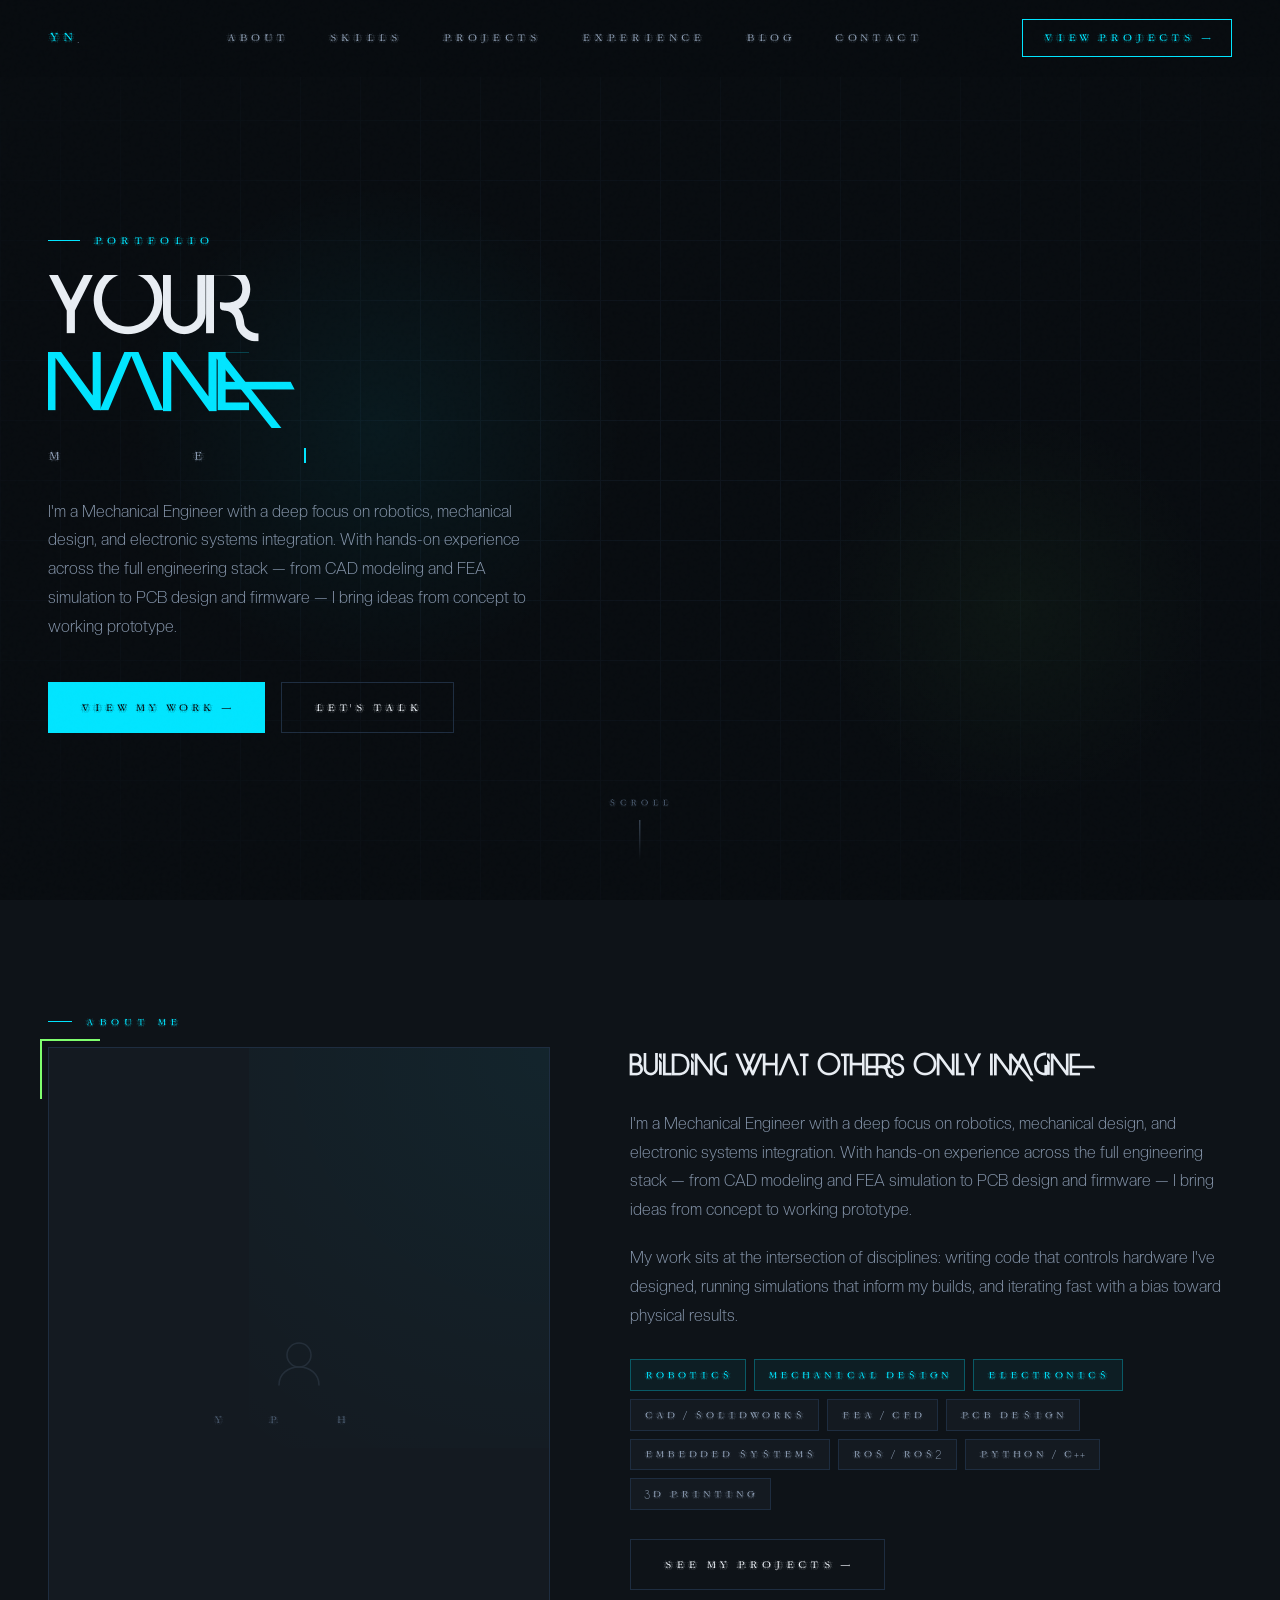
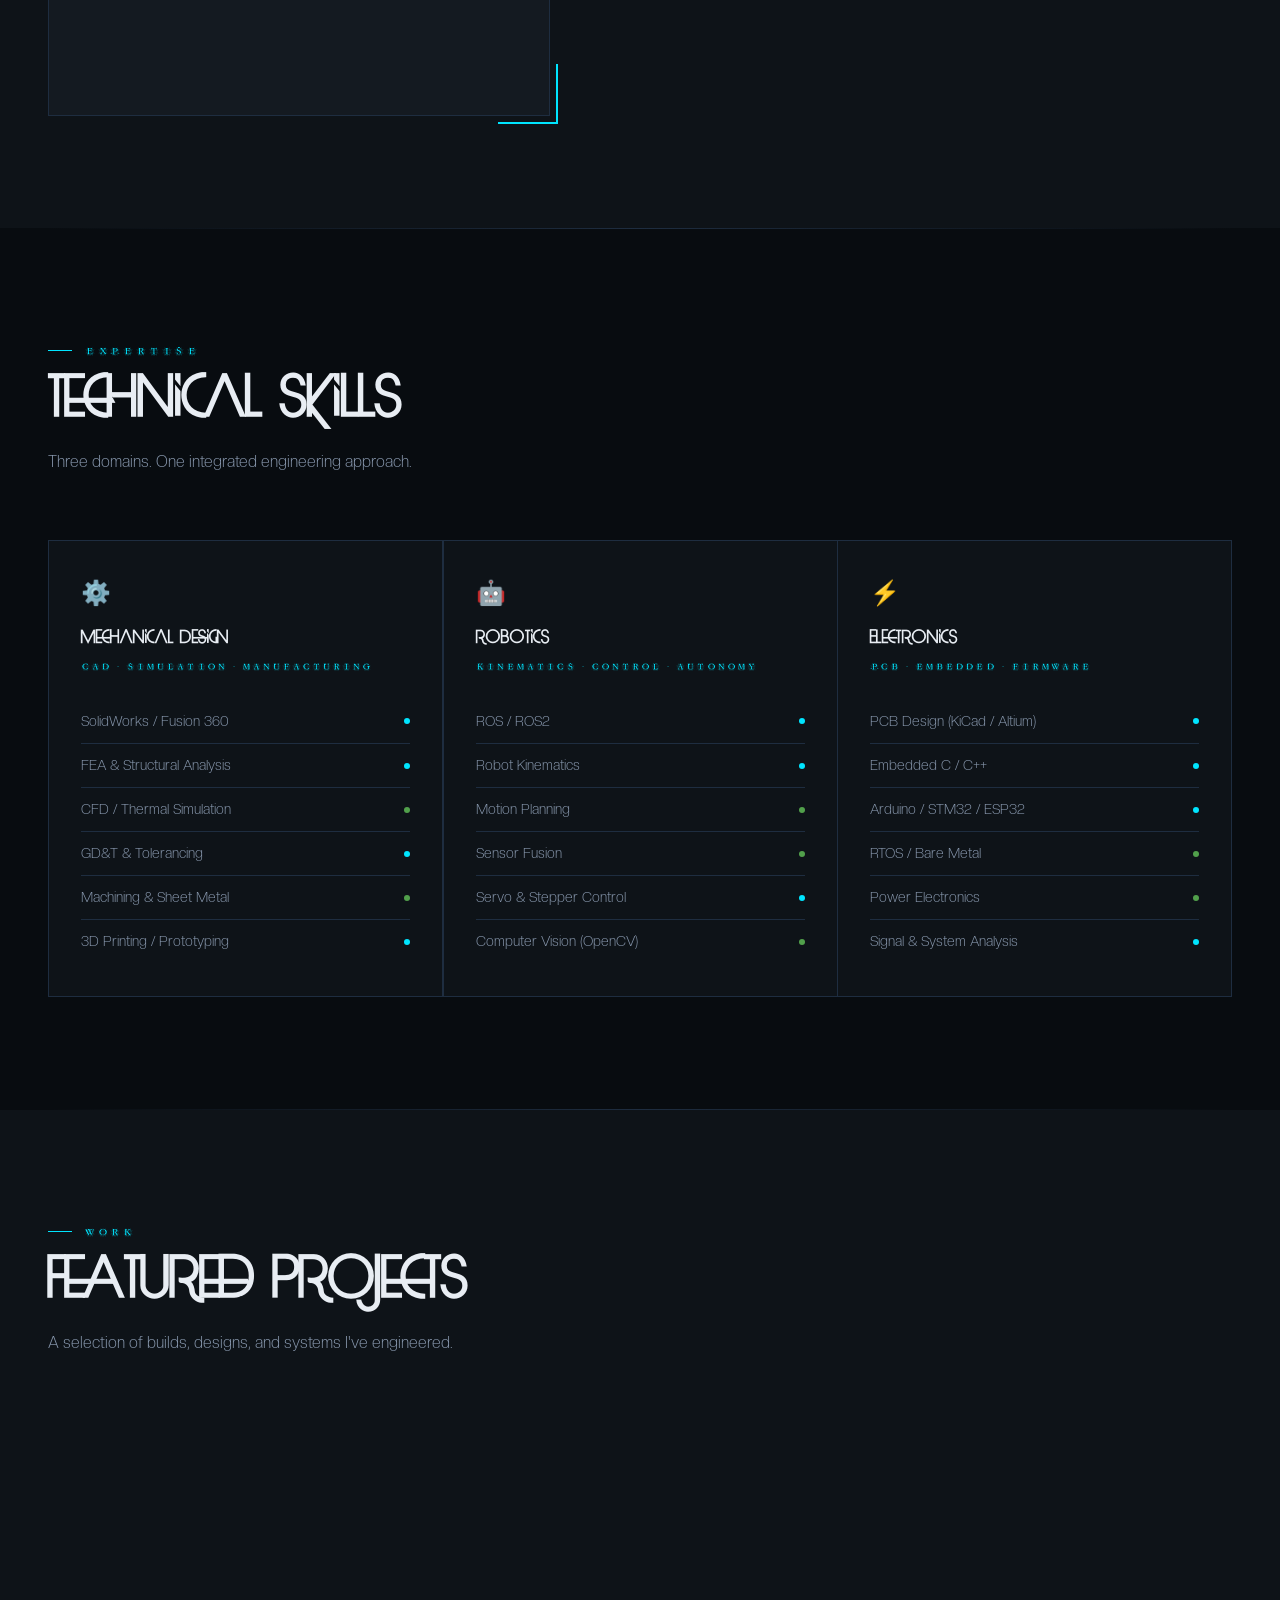
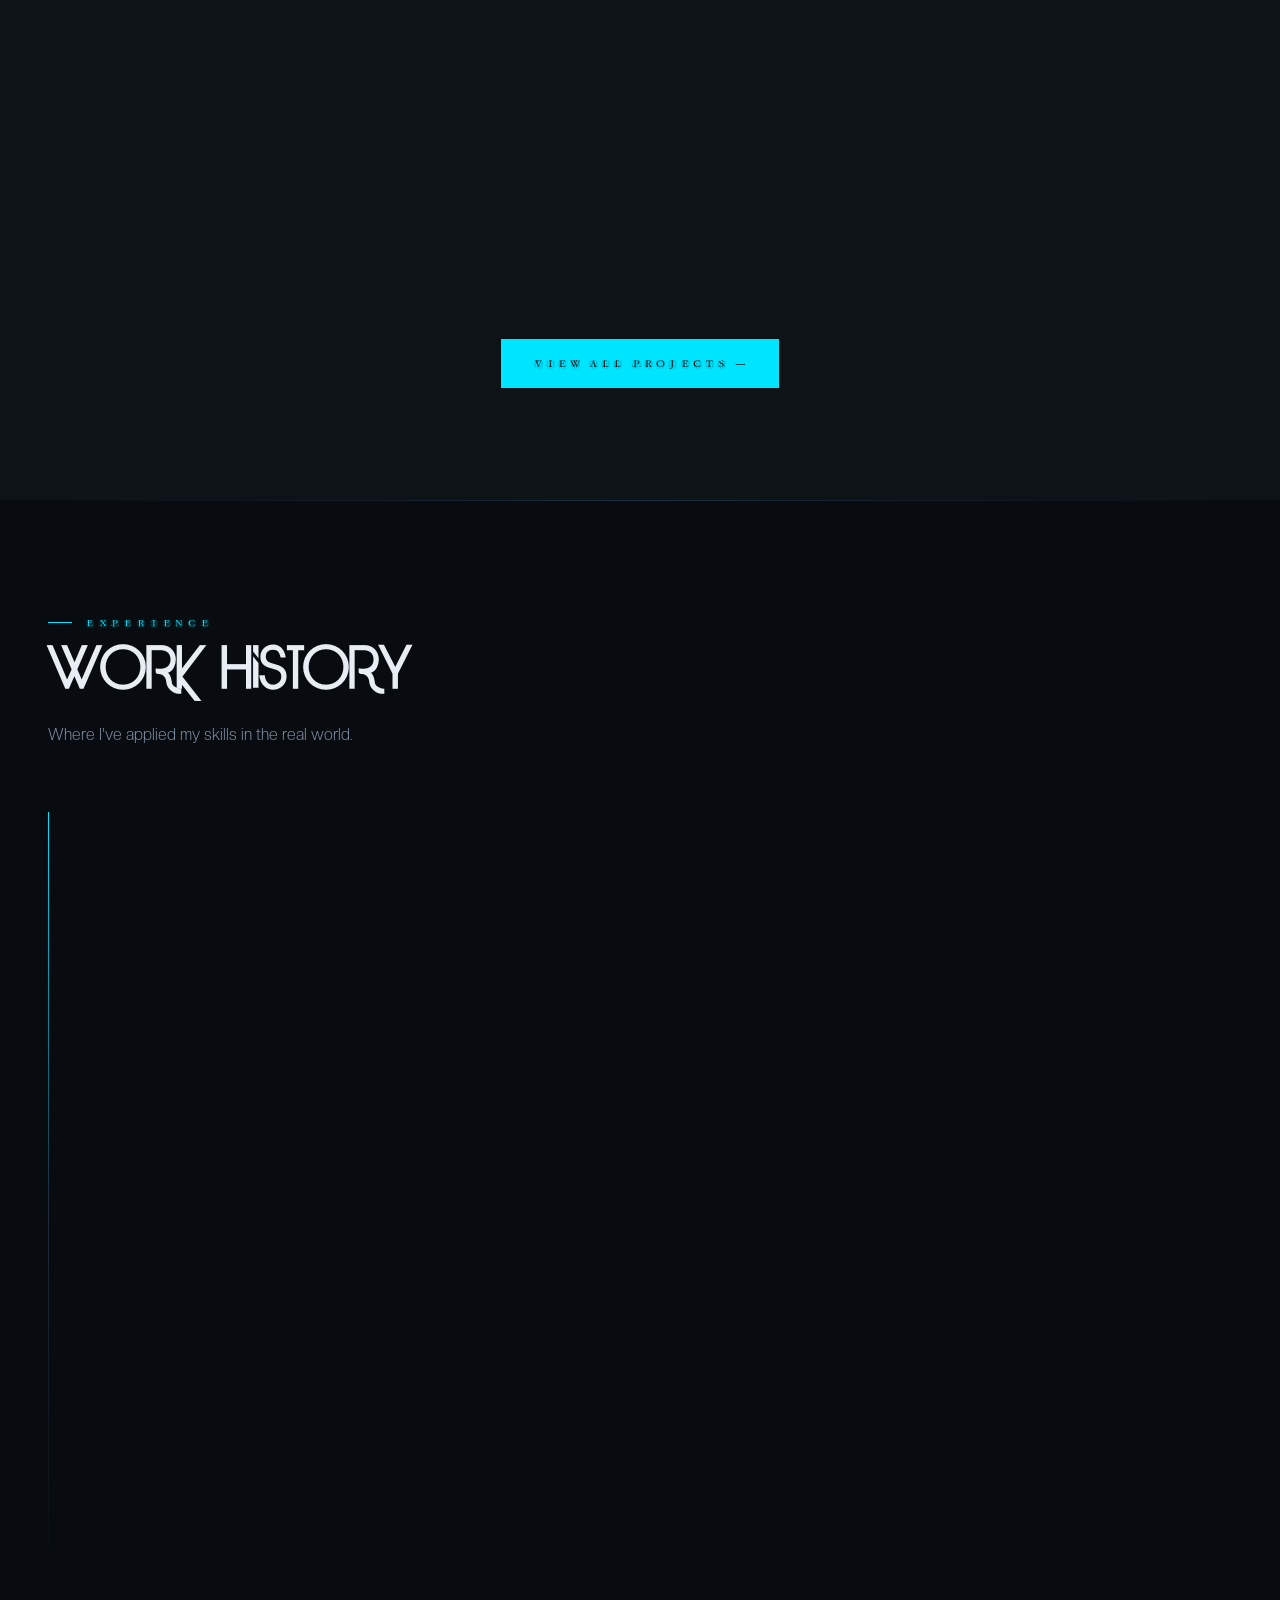
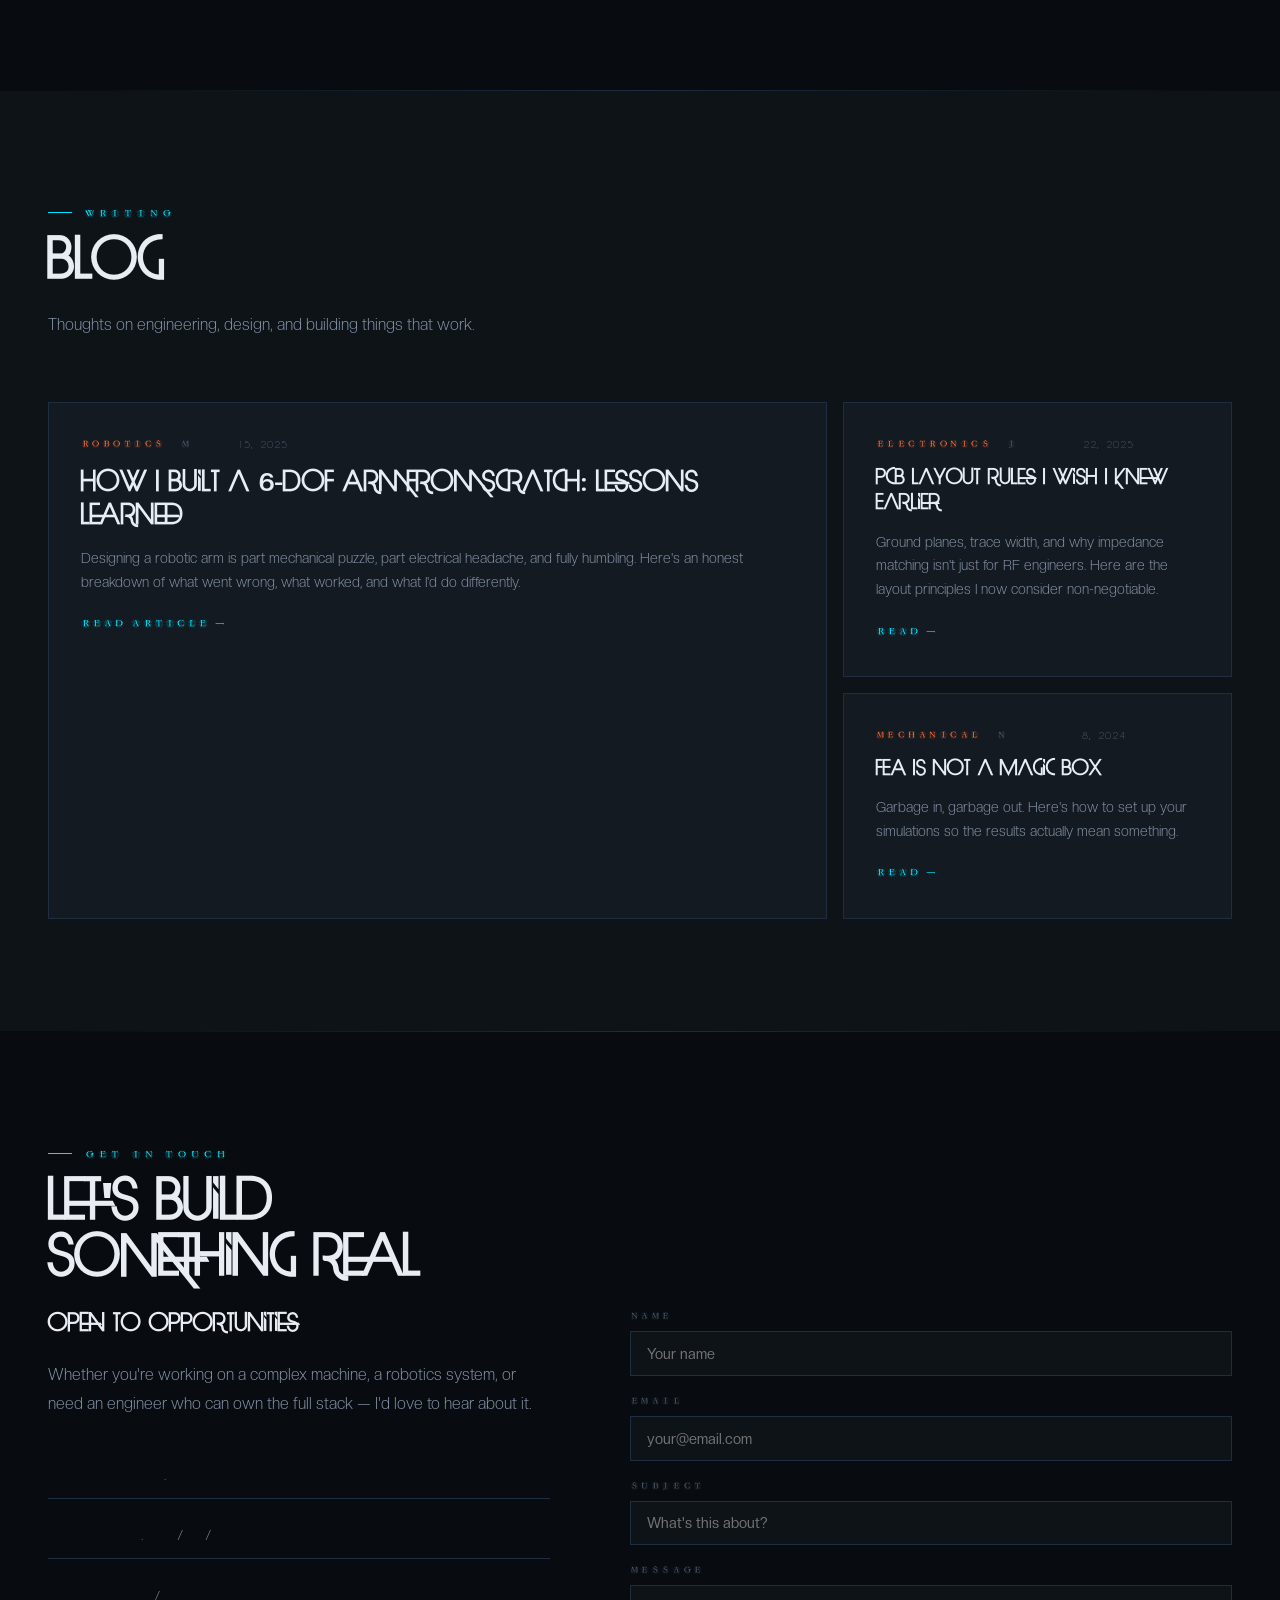
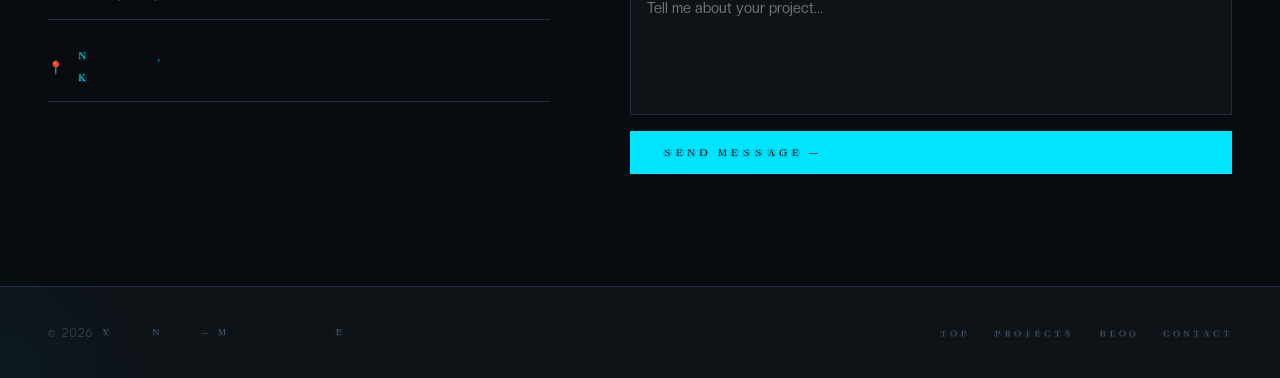
==== commit a792881d: "Update index, Add data.js and render.js" ====
--- a/index.html
+++ b/index.html
@@ -3,7 +3,7 @@
 <head>
   <meta charset="UTF-8" />
   <meta name="viewport" content="width=device-width, initial-scale=1.0" />
-  <title>Marcus Imbigula — Mechanical Engineer</title>
+  <title>Your Name — Mechanical Engineer</title>
   <meta name="description" content="Mechanical Engineer specializing in robotics, mechanical design, and electronic systems." />
   <link rel="stylesheet" href="css/style.css" />
   <link rel="icon" href="data:image/svg+xml,<svg xmlns='http://www.w3.org/2000/svg' viewBox='0 0 100 100'><text y='.9em' font-size='90'>⚙️</text></svg>" />
@@ -43,11 +43,7 @@
         <p class="hero-title">
           <span id="typing-text">Mechanical Engineer</span><span class="typing-cursor"></span>
         </p>
-        <p class="hero-desc">
-          Designing the machines of tomorrow — from precision mechanical systems and
-          custom robotics to embedded electronics. I bridge the gap between software
-          logic and physical reality.
-        </p>
+        <p class="hero-desc" id="hero-desc"></p>
         <div class="hero-actions">
           <a href="#projects" class="btn-primary">View My Work →</a>
           <a href="#contact" class="btn-secondary">Let's Talk</a>
@@ -55,24 +51,7 @@
       </div>
 
       <div class="hero-right">
-        <div class="hero-stat-cards">
-          <div class="stat-card reveal">
-            <div class="stat-number" data-count="5" data-suffix="+">5+</div>
-            <div class="stat-label">Years Experience</div>
-          </div>
-          <div class="stat-card reveal reveal-delay-1">
-            <div class="stat-number" data-count="20" data-suffix="+">20+</div>
-            <div class="stat-label">Projects Delivered</div>
-          </div>
-          <div class="stat-card reveal reveal-delay-2">
-            <div class="stat-number" data-count="3" data-suffix="">3</div>
-            <div class="stat-label">Disciplines</div>
-          </div>
-          <div class="stat-card reveal reveal-delay-3">
-            <div class="stat-number" data-count="100" data-suffix="%">100%</div>
-            <div class="stat-label">Passion</div>
-          </div>
-        </div>
+        <div class="hero-stat-cards" id="hero-stats"></div>
       </div>
     </div>
 
@@ -97,32 +76,9 @@
         </div>
 
         <div class="about-content reveal reveal-delay-2">
-          <h3>Building What Others Only Imagine</h3>
-          <p>
-            I'm a Mechanical Engineer with a deep focus on robotics, mechanical design, and electronic
-            systems integration. With hands-on experience across the full engineering stack — from
-            CAD modeling and FEA simulation to PCB design and firmware — I bring ideas from
-            concept to working prototype.
-          </p>
-          <p>
-            My work sits at the intersection of disciplines: writing code that controls hardware I've
-            designed, running simulations that inform my builds, and iterating fast with a bias toward
-            physical results. Whether it's an autonomous robot or a precision mechanical assembly, I
-            care deeply about how things work and why.
-          </p>
-
-          <div class="about-tags">
-            <span class="tag accent">Robotics</span>
-            <span class="tag accent">Mechanical Design</span>
-            <span class="tag accent">Electronics</span>
-            <span class="tag">CAD / SolidWorks</span>
-            <span class="tag">FEA / CFD</span>
-            <span class="tag">PCB Design</span>
-            <span class="tag">Embedded Systems</span>
-            <span class="tag">Python / C++</span>
-            <span class="tag">3D Printing</span>
-          </div>
-
+          <h3 id="about-tagline"></h3>
+          <div id="about-bio"></div>
+          <div class="about-tags" id="about-tags"></div>
           <a href="pages/projects.html" class="btn-secondary">See My Projects →</a>
         </div>
       </div>
@@ -137,50 +93,7 @@
       <p class="section-label reveal">Expertise</p>
       <h2 class="section-title reveal">Technical Skills</h2>
       <p class="section-subtitle reveal">Three domains. One integrated engineering approach.</p>
-
-      <div class="skills-grid reveal">
-        <div class="skill-category">
-          <div class="skill-cat-icon">⚙️</div>
-          <h3 class="skill-cat-title">Mechanical Design</h3>
-          <p class="skill-cat-subtitle">CAD · Simulation · Manufacturing</p>
-          <ul class="skill-list">
-            <li>SolidWorks / Fusion 360 <span class="skill-dot full"></span></li>
-            <li>FEA & Structural Analysis <span class="skill-dot full"></span></li>
-            <li>CFD / Thermal Simulation <span class="skill-dot med"></span></li>
-            <li>GD&T & Tolerancing <span class="skill-dot full"></span></li>
-            <li>Machining & Sheet Metal <span class="skill-dot med"></span></li>
-            <li>3D Printing / Rapid Prototyping <span class="skill-dot full"></span></li>
-          </ul>
-        </div>
-
-        <div class="skill-category">
-          <div class="skill-cat-icon">🤖</div>
-          <h3 class="skill-cat-title">Robotics</h3>
-          <p class="skill-cat-subtitle">Kinematics · Control · Autonomy</p>
-          <ul class="skill-list">
-            <li>ROS / ROS2 <span class="skill-dot full"></span></li>
-            <li>Robot Kinematics & Dynamics <span class="skill-dot full"></span></li>
-            <li>Motion Planning <span class="skill-dot med"></span></li>
-            <li>Sensor Fusion <span class="skill-dot med"></span></li>
-            <li>Servo & Stepper Control <span class="skill-dot full"></span></li>
-            <li>Computer Vision (OpenCV) <span class="skill-dot med"></span></li>
-          </ul>
-        </div>
-
-        <div class="skill-category">
-          <div class="skill-cat-icon">⚡</div>
-          <h3 class="skill-cat-title">Electronics</h3>
-          <p class="skill-cat-subtitle">PCB · Embedded · Firmware</p>
-          <ul class="skill-list">
-            <li>PCB Design (KiCad / Altium) <span class="skill-dot full"></span></li>
-            <li>Embedded C / C++ <span class="skill-dot full"></span></li>
-            <li>Arduino / STM32 / ESP32 <span class="skill-dot full"></span></li>
-            <li>RTOS / Bare Metal <span class="skill-dot med"></span></li>
-            <li>Power Electronics <span class="skill-dot med"></span></li>
-            <li>Signal & System Analysis <span class="skill-dot full"></span></li>
-          </ul>
-        </div>
-      </div>
+      <div class="skills-grid reveal" id="skills-grid"></div>
     </div>
   </section>
 
@@ -192,60 +105,7 @@
       <p class="section-label reveal">Work</p>
       <h2 class="section-title reveal">Featured Projects</h2>
       <p class="section-subtitle reveal">A selection of builds, designs, and systems I've engineered.</p>
-
-      <div class="projects-preview-grid">
-        <div class="project-card reveal" onclick="window.location='pages/projects.html'">
-          <div class="project-card-thumb">🦾</div>
-          <div class="project-card-body">
-            <p class="project-card-tag">Robotics</p>
-            <h3 class="project-card-title">6-DOF Robotic Arm</h3>
-            <p class="project-card-desc">Designed and built a 6-axis robotic arm from scratch — mechanical linkages, custom PCB motor drivers, and a ROS2 control stack.</p>
-          </div>
-          <div class="project-card-footer">
-            <div class="project-card-stack">
-              <span class="stack-badge">ROS2</span>
-              <span class="stack-badge">SolidWorks</span>
-              <span class="stack-badge">C++</span>
-            </div>
-            <span class="project-card-arrow">→</span>
-          </div>
-        </div>
-
-        <div class="project-card reveal reveal-delay-1" onclick="window.location='pages/projects.html'">
-          <div class="project-card-thumb">🛞</div>
-          <div class="project-card-body">
-            <p class="project-card-tag">Mechanical Design</p>
-            <h3 class="project-card-title">Autonomous Mobile Platform</h3>
-            <p class="project-card-desc">Custom differential-drive chassis with integrated sensor suite, onboard compute, and LiDAR-based navigation.</p>
-          </div>
-          <div class="project-card-footer">
-            <div class="project-card-stack">
-              <span class="stack-badge">SLAM</span>
-              <span class="stack-badge">ROS</span>
-              <span class="stack-badge">PCB</span>
-            </div>
-            <span class="project-card-arrow">→</span>
-          </div>
-        </div>
-
-        <div class="project-card reveal reveal-delay-2" onclick="window.location='pages/projects.html'">
-          <div class="project-card-thumb">⚡</div>
-          <div class="project-card-body">
-            <p class="project-card-tag">Electronics</p>
-            <h3 class="project-card-title">Motor Controller PCB</h3>
-            <p class="project-card-desc">4-layer PCB for brushless DC motor control with embedded PID, CAN bus interface, and thermal protection logic.</p>
-          </div>
-          <div class="project-card-footer">
-            <div class="project-card-stack">
-              <span class="stack-badge">KiCad</span>
-              <span class="stack-badge">STM32</span>
-              <span class="stack-badge">CAN</span>
-            </div>
-            <span class="project-card-arrow">→</span>
-          </div>
-        </div>
-      </div>
-
+      <div class="projects-preview-grid" id="projects-preview"></div>
       <div class="projects-cta reveal">
         <a href="pages/projects.html" class="btn-primary">View All Projects →</a>
       </div>
@@ -260,57 +120,7 @@
       <p class="section-label reveal">Experience</p>
       <h2 class="section-title reveal">Work History</h2>
       <p class="section-subtitle reveal">Where I've applied my skills in the real world.</p>
-
-      <div class="timeline">
-        <div class="timeline-item reveal">
-          <p class="timeline-date">2022 — Present</p>
-          <h3 class="timeline-role">Mechanical & Robotics Engineer</h3>
-          <p class="timeline-company">Company Name · Full-time</p>
-          <p class="timeline-desc">
-            Leading design of automated mechanical systems for industrial applications.
-            Responsible for end-to-end engineering: from concept design and FEA simulation
-            to PCB layout, firmware, and system integration.
-          </p>
-          <div class="timeline-tags">
-            <span class="tag">SolidWorks</span>
-            <span class="tag">ROS2</span>
-            <span class="tag">Altium</span>
-            <span class="tag">Team Lead</span>
-          </div>
-        </div>
-
-        <div class="timeline-item reveal reveal-delay-1">
-          <p class="timeline-date">2020 — 2022</p>
-          <h3 class="timeline-role">Mechanical Design Engineer</h3>
-          <p class="timeline-company">Previous Company · Full-time</p>
-          <p class="timeline-desc">
-            Designed precision mechanical components for aerospace applications. Ran FEA
-            studies, managed vendor relationships, and ensured GD&T compliance across
-            multi-part assemblies.
-          </p>
-          <div class="timeline-tags">
-            <span class="tag">FEA</span>
-            <span class="tag">GD&T</span>
-            <span class="tag">Fusion 360</span>
-            <span class="tag">Aerospace</span>
-          </div>
-        </div>
-
-        <div class="timeline-item reveal reveal-delay-2">
-          <p class="timeline-date">2019 — 2020</p>
-          <h3 class="timeline-role">Engineering Intern</h3>
-          <p class="timeline-company">Internship Company · Internship</p>
-          <p class="timeline-desc">
-            Supported senior engineers on R&D projects. Built test rigs, wrote data acquisition
-            scripts, and contributed to the mechanical design of a prototype UAV frame.
-          </p>
-          <div class="timeline-tags">
-            <span class="tag">Python</span>
-            <span class="tag">Prototyping</span>
-            <span class="tag">UAV</span>
-          </div>
-        </div>
-      </div>
+      <div class="timeline" id="work-timeline"></div>
     </div>
   </section>
 
@@ -322,42 +132,7 @@
       <p class="section-label reveal">Writing</p>
       <h2 class="section-title reveal">Blog</h2>
       <p class="section-subtitle reveal">Thoughts on engineering, design, and building things that work.</p>
-
-      <div class="blog-grid reveal">
-        <a href="pages/blog.html" class="blog-card featured">
-          <div class="blog-card-meta">
-            <span class="blog-cat">Robotics</span>
-            <span class="blog-date">March 2025</span>
-          </div>
-          <h3 class="blog-card-title">How I Built a 6-DOF Arm from Scratch: Lessons Learned</h3>
-          <p class="blog-card-excerpt">
-            Designing a robotic arm is part mechanical puzzle, part electrical headache, and fully
-            humbling. Here's an honest breakdown of what went wrong, what worked, and what I'd
-            do differently on the next build — from the linkage geometry to the motor driver PCB.
-          </p>
-          <span class="blog-read-more">Read Article →</span>
-        </a>
-
-        <a href="pages/blog.html" class="blog-card">
-          <div class="blog-card-meta">
-            <span class="blog-cat">Electronics</span>
-            <span class="blog-date">Jan 2025</span>
-          </div>
-          <h3 class="blog-card-title">PCB Layout Rules I Wish I Knew Earlier</h3>
-          <p class="blog-card-excerpt">Ground planes, trace width, and why impedance matching isn't just for RF engineers.</p>
-          <span class="blog-read-more">Read →</span>
-        </a>
-
-        <a href="pages/blog.html" class="blog-card">
-          <div class="blog-card-meta">
-            <span class="blog-cat">Mechanical</span>
-            <span class="blog-date">Nov 2024</span>
-          </div>
-          <h3 class="blog-card-title">FEA Is Not a Magic Box</h3>
-          <p class="blog-card-excerpt">Garbage in, garbage out — why simulation results are only as good as your assumptions.</p>
-          <span class="blog-read-more">Read →</span>
-        </a>
-      </div>
+      <div class="blog-grid reveal" id="blog-preview"></div>
     </div>
   </section>
 
@@ -372,25 +147,12 @@
       <div class="contact-grid">
         <div class="contact-info reveal">
           <h3>Open to Opportunities</h3>
-          <p>
-            Whether you're working on a complex machine, a robotics system, or need
-            an engineer who can own the full stack — mechanical to electronic — I'd love
-            to hear about it.
-          </p>
-
+          <p>Whether you're working on a complex machine, a robotics system, or need an engineer who can own the full stack — I'd love to hear about it.</p>
           <div class="contact-links">
-            <a href="mailto:your@email.com" class="contact-link">
-              <span>✉</span> your@email.com
-            </a>
-            <a href="https://linkedin.com/in/yourprofile" target="_blank" class="contact-link">
-              <span>in</span> linkedin.com/in/yourprofile
-            </a>
-            <a href="https://github.com/yourusername" target="_blank" class="contact-link">
-              <span>⌥</span> github.com/yourusername
-            </a>
-            <a href="#" class="contact-link">
-              <span>📍</span> Nairobi, Kenya
-            </a>
+            <a href="#" class="contact-link contact-email"><span>✉</span> loading...</a>
+            <a href="#" class="contact-link contact-linkedin" target="_blank"><span>in</span> loading...</a>
+            <a href="#" class="contact-link contact-github" target="_blank"><span>⌥</span> loading...</a>
+            <span class="contact-link"><span>📍</span> <span class="contact-location"></span></span>
           </div>
         </div>
 
@@ -419,7 +181,7 @@
 
   <!-- ── FOOTER ── -->
   <footer>
-    <p class="footer-copy">© 2025 Your Name — Mechanical Engineer</p>
+    <p class="footer-copy"></p>
     <ul class="footer-links">
       <li><a href="#hero">Top</a></li>
       <li><a href="pages/projects.html">Projects</a></li>
@@ -428,6 +190,9 @@
     </ul>
   </footer>
 
+  <!-- data first → render → interactions -->
+  <script src="js/data.js"></script>
+  <script src="js/render.js"></script>
   <script src="js/main.js"></script>
 </body>
-</html>
+</html>
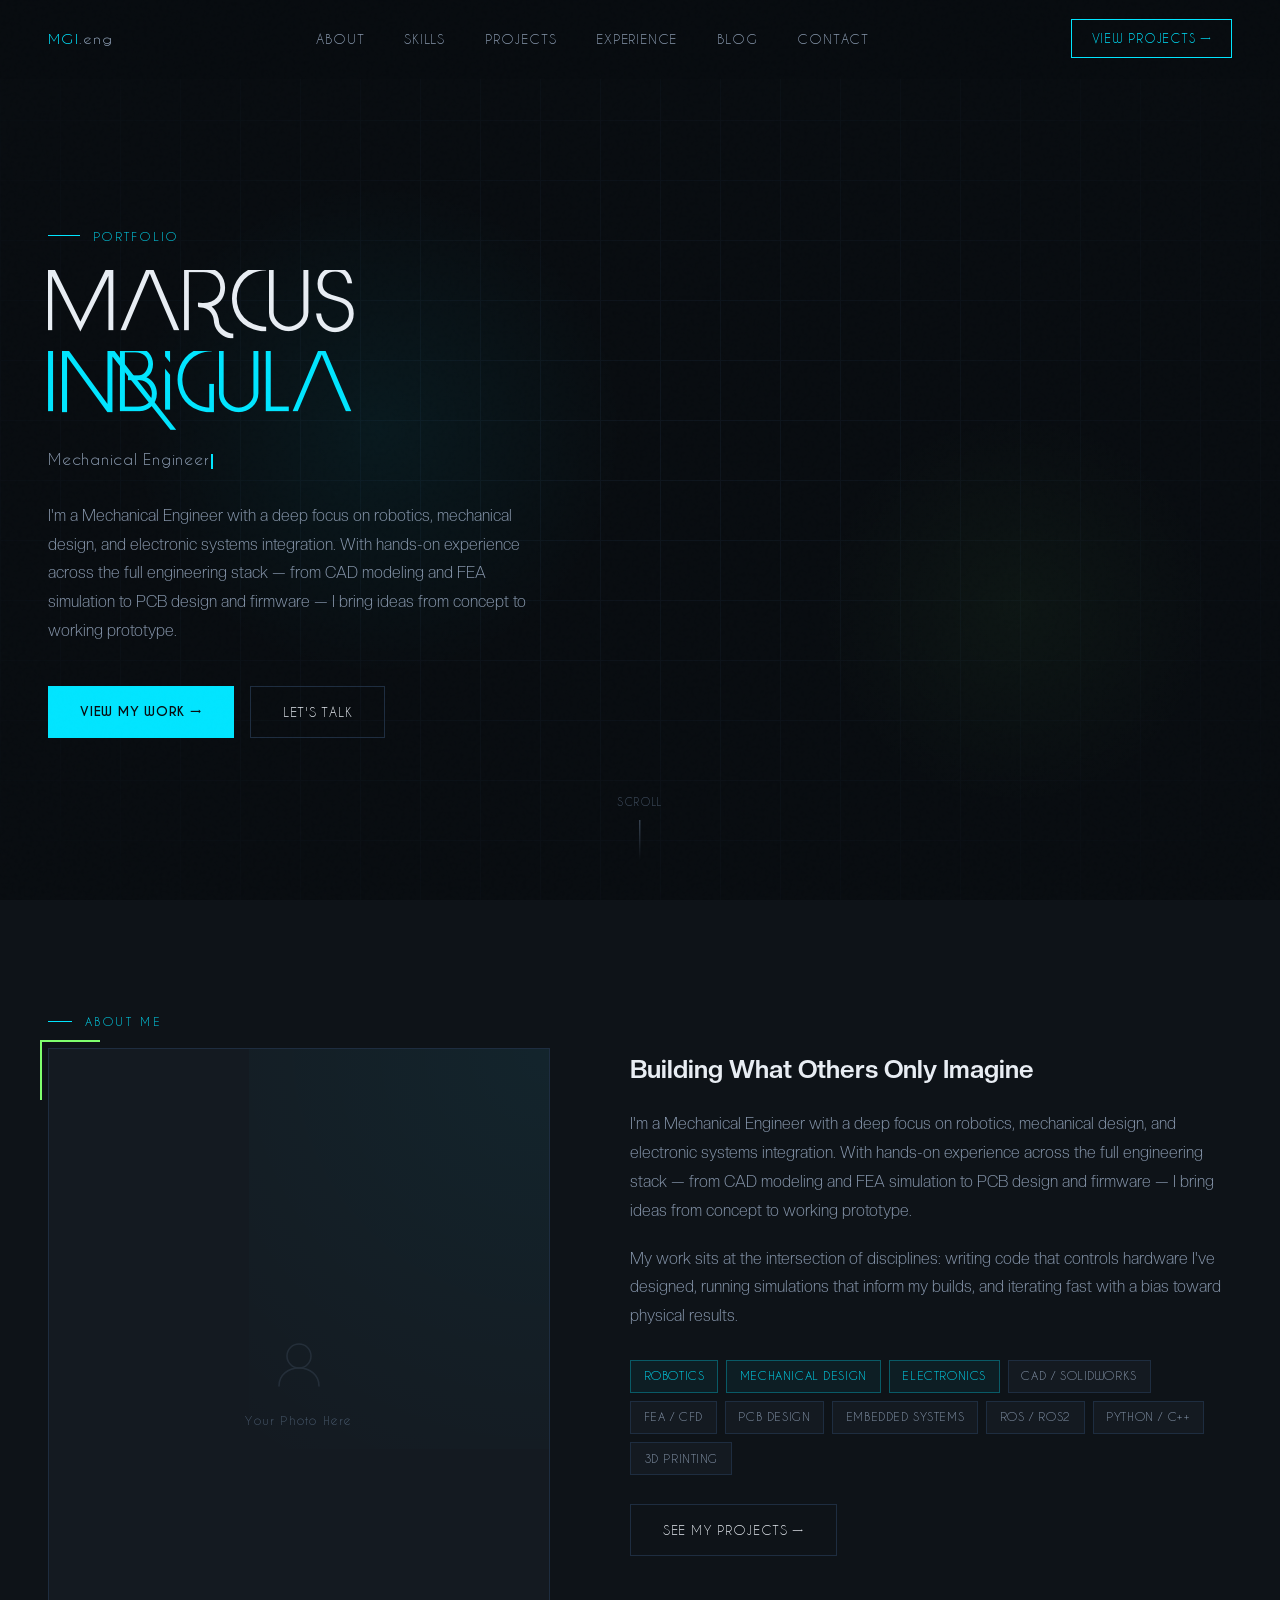
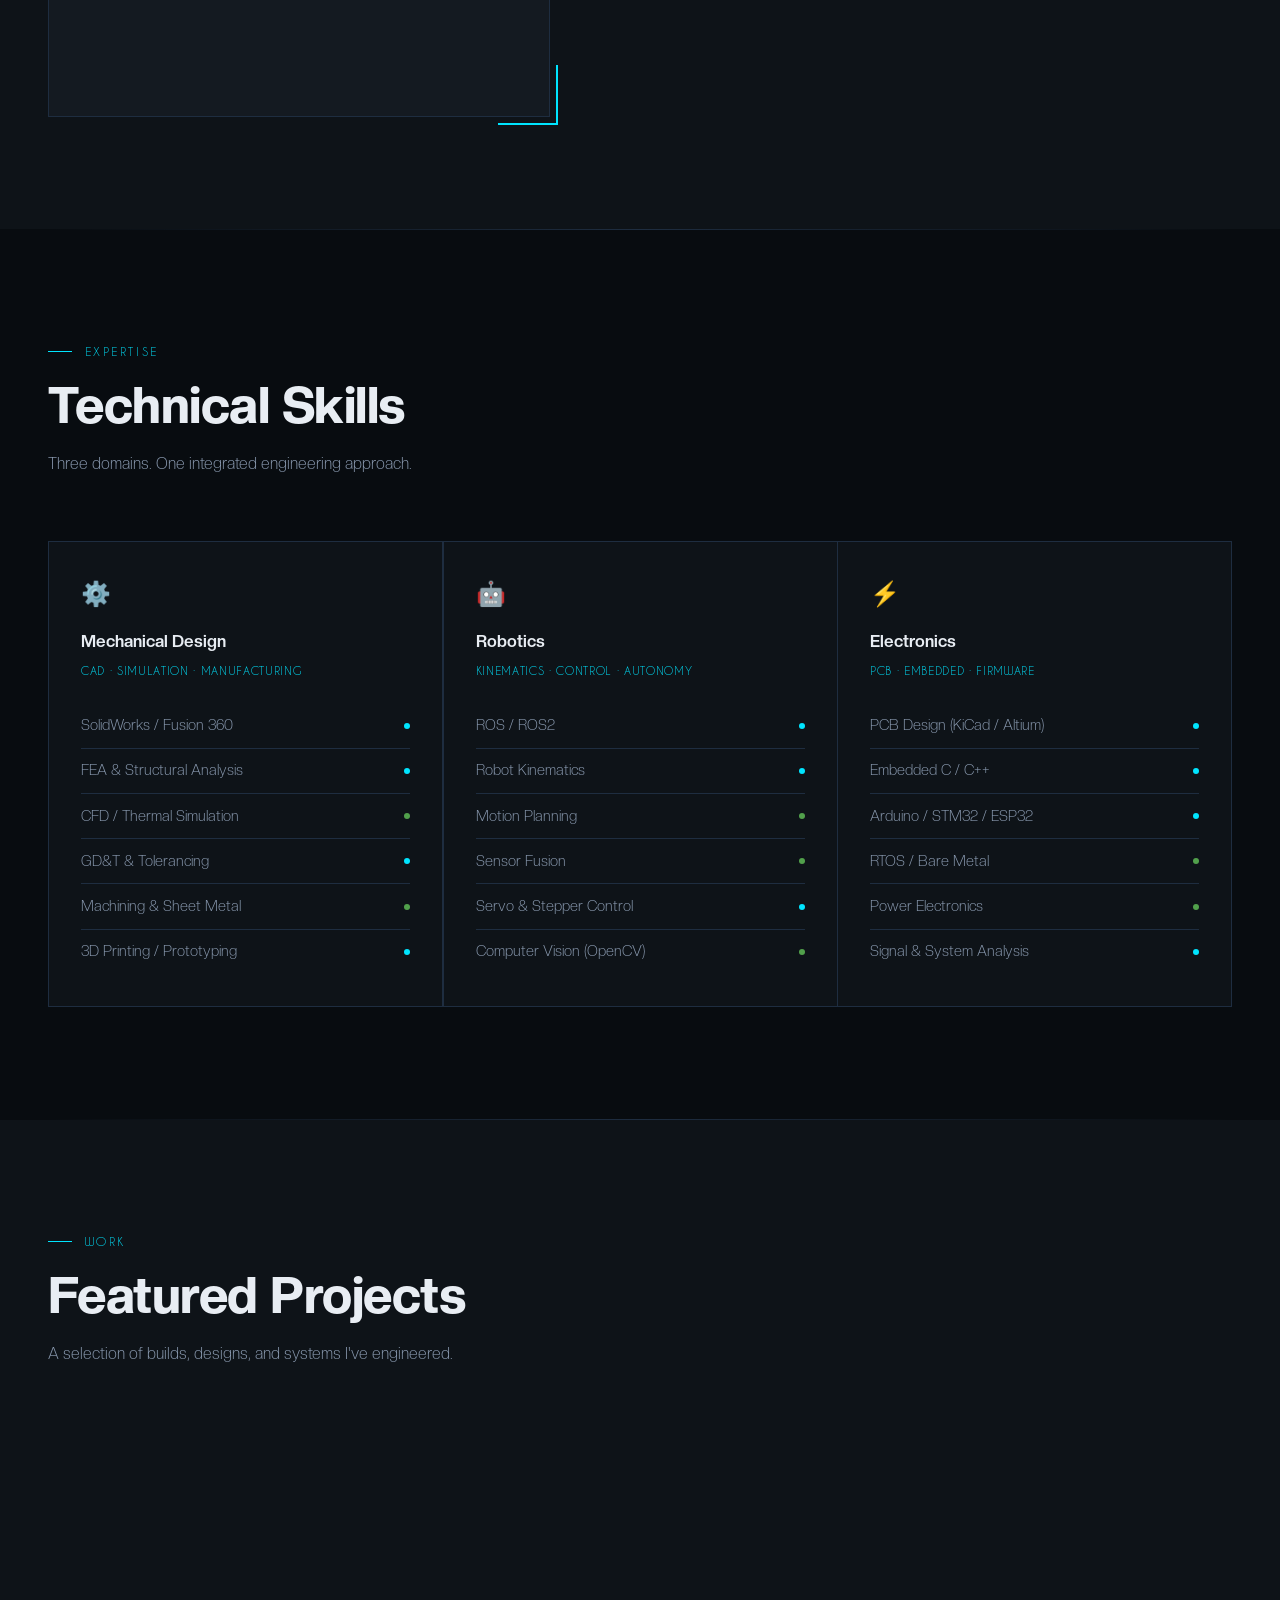
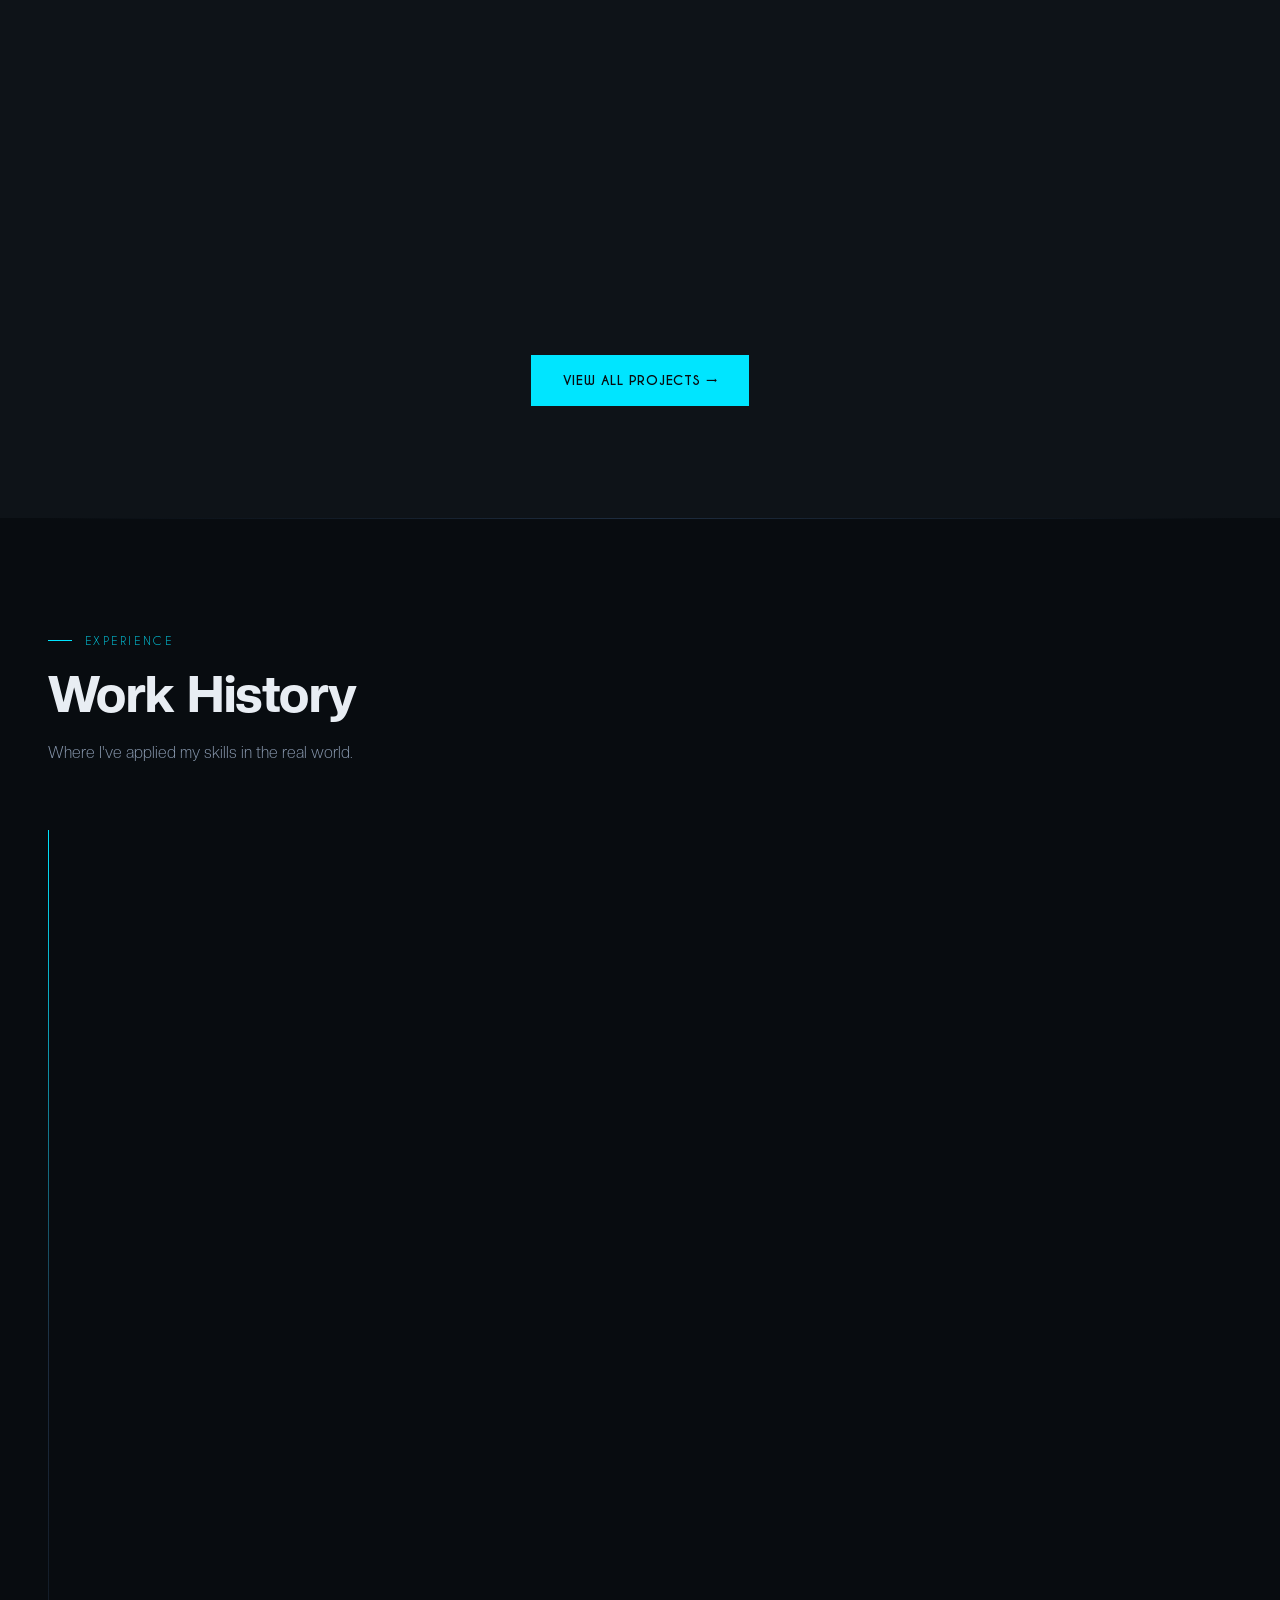
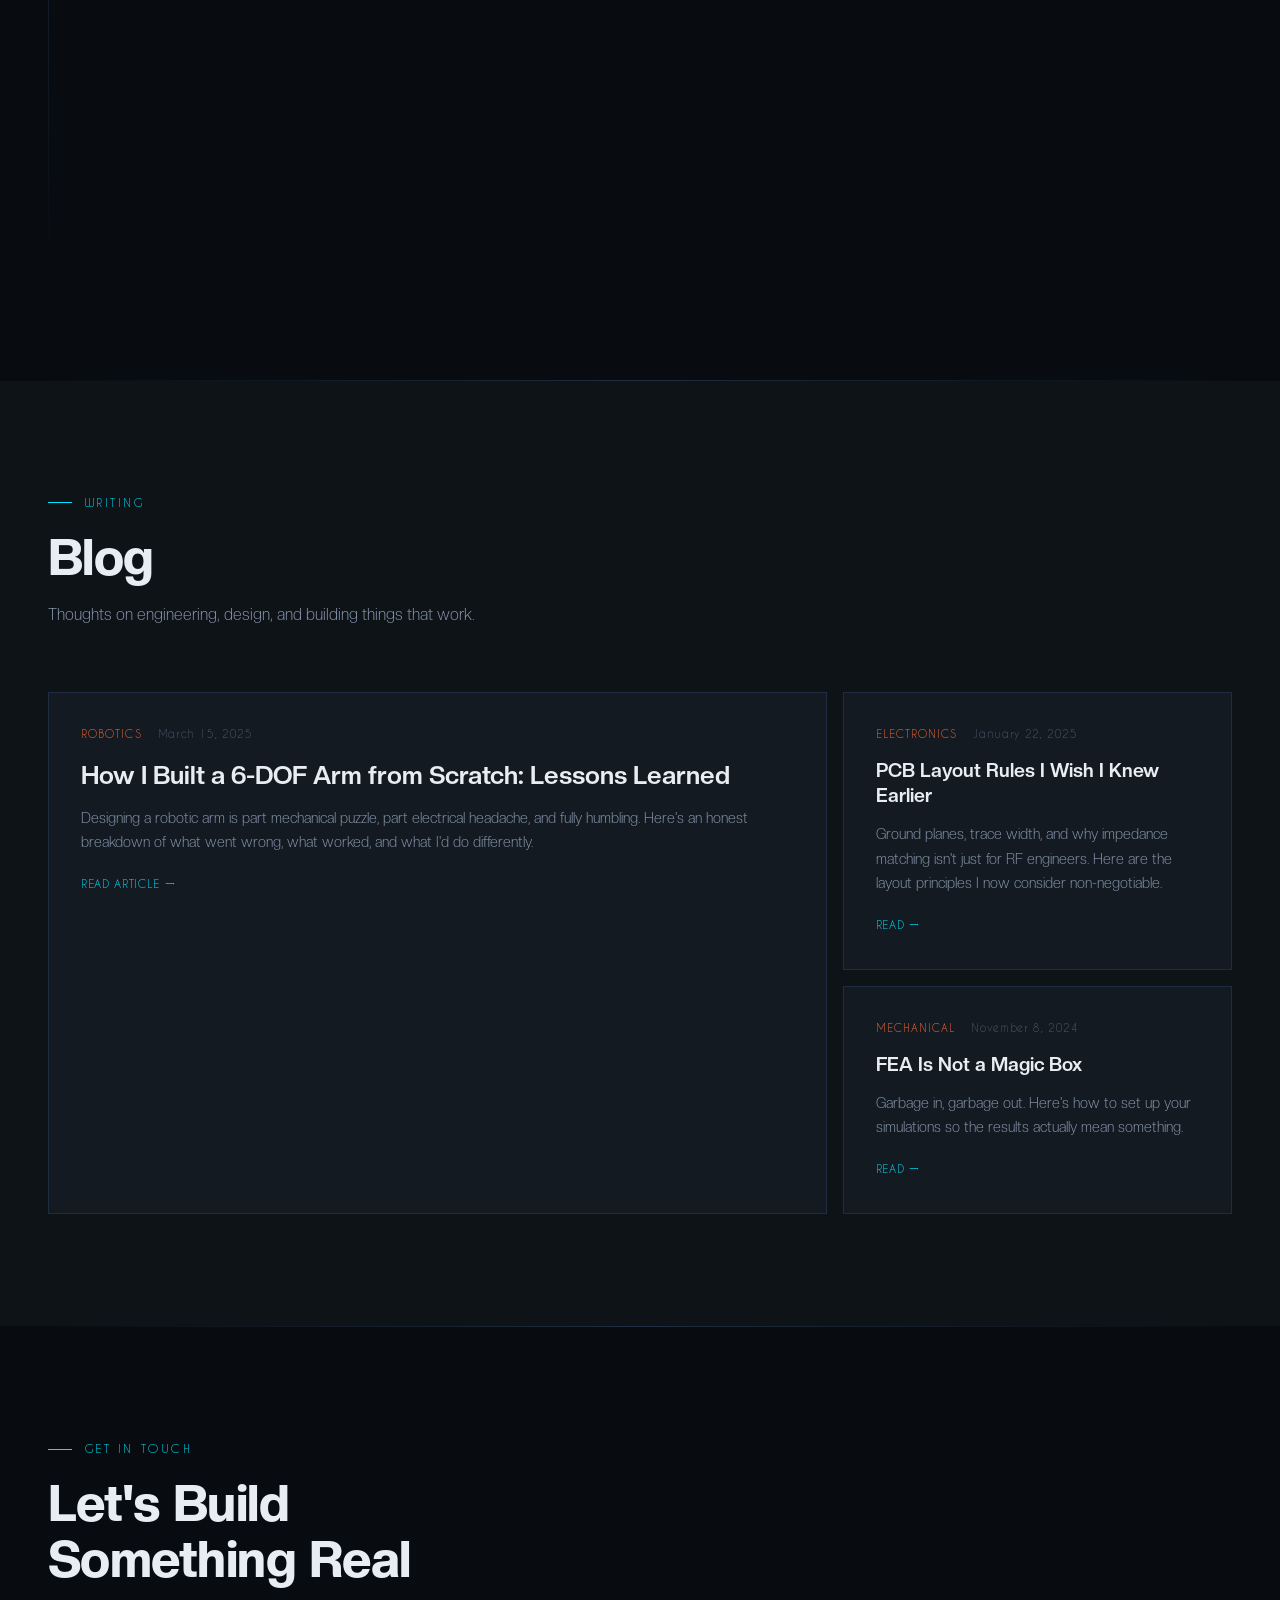
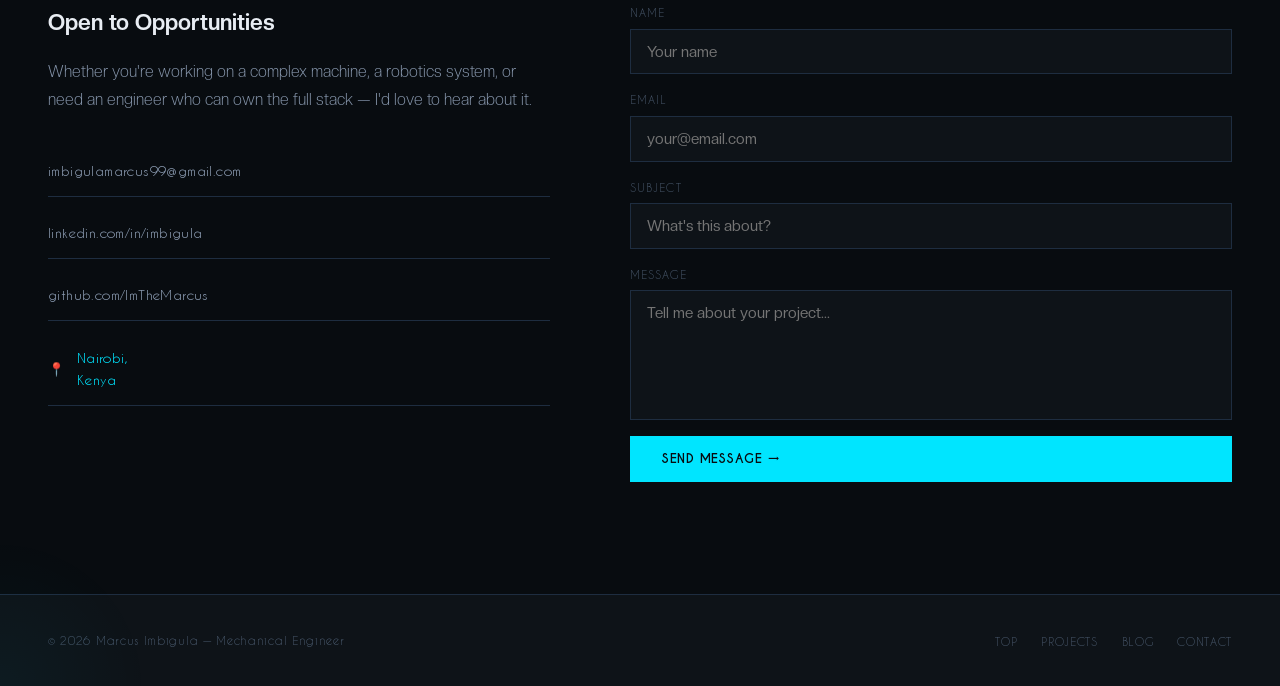
==== commit 5fea05ce: "Update index.html and render.js" ====
--- a/index.html
+++ b/index.html
@@ -36,9 +36,7 @@
     <div class="hero-content">
       <div class="hero-left">
         <p class="hero-eyebrow">Portfolio</p>
-        <h1 class="hero-name">
-          <span class="line">Your</span>
-          <span class="line"><span class="accent-word">Name</span></span>
+        <h1 class="hero-name" id="hero-name">
         </h1>
         <p class="hero-title">
           <span id="typing-text">Mechanical Engineer</span><span class="typing-cursor"></span>
--- a/css/style.css
+++ b/css/style.css
@@ -46,6 +46,14 @@
 
 @font-face {
   font-family: 'CreatoDisplay';
+  src: url('../fonts/CreatoDisplay-Light.otf') format('opentype');
+  font-weight: 300;
+  font-style: normal;
+  font-display: swap;
+}
+
+@font-face {
+  font-family: 'CreatoDisplay';
   src: url('../fonts/CreatoDisplay-Regular.otf') format('opentype');
   font-weight: 400;
   font-style: normal;
@@ -77,14 +85,6 @@
 }
 
 @font-face {
-  font-family: 'CreatoDisplay';
-  src: url('../fonts/CreatoDisplay-Light.otf') format('opentype');
-  font-weight: 300;
-  font-style: normal;
-  font-display: swap;
-}
-
-@font-face {
   font-family: 'CaviarDreams';
   src: url('../fonts/CaviarDreams.ttf') format('truetype');
   font-weight: 400;
@@ -115,6 +115,14 @@
   font-style: italic;
   font-display: swap;
 }
+
+/* ──────────────────────────────────────────────────────────
+   FONT ROLES:
+   LimitBreak    → hero name ONLY (giant decorative display)
+   CreatoDisplay → all headings, titles, card names
+   CaviarDreams  → labels, tags, nav links, mono-style text
+   CreatoDisplay → body paragraphs
+────────────────────────────────────────────────────────── */
 
 :root {
   --bg: #080c10;
@@ -129,9 +137,12 @@
   --text: #e8edf3;
   --text2: #8a9ab0;
   --text3: #4a5a6e;
-  --font-display: 'LimitBreak', 'CreatoDisplay', sans-serif;
-  --font-mono: 'GrafRoundish', 'CaviarDreams', sans-serif;
-  --font-body: 'CreatoDisplay', 'CaviarDreams', sans-serif;
+
+  --font-hero:    'LimitBreak', 'CreatoDisplay', sans-serif;
+  --font-heading: 'CreatoDisplay', sans-serif;
+  --font-mono:    'CaviarDreams', sans-serif;
+  --font-body:    'CreatoDisplay', sans-serif;
+
   --radius: 4px;
   --transition: 0.3s cubic-bezier(0.4, 0, 0.2, 1);
 }
@@ -187,7 +198,7 @@
 
 .nav-logo {
   font-family: var(--font-mono);
-  font-size: 0.85rem;
+  font-size: 0.88rem;
   color: var(--accent);
   text-decoration: none;
   letter-spacing: 0.1em;
@@ -203,10 +214,10 @@
 
 .nav-links a {
   font-family: var(--font-mono);
-  font-size: 0.72rem;
+  font-size: 0.82rem;
   color: var(--text2);
   text-decoration: none;
-  letter-spacing: 0.12em;
+  letter-spacing: 0.06em;
   text-transform: uppercase;
   position: relative;
   transition: color var(--transition);
@@ -223,18 +234,17 @@
 
 .nav-links a:hover { color: var(--accent); }
 .nav-links a:hover::after { width: 100%; }
-
 .nav-links a.active { color: var(--accent); }
 .nav-links a.active::after { width: 100%; }
 
 .nav-cta {
   font-family: var(--font-mono);
-  font-size: 0.72rem;
+  font-size: 0.78rem;
   color: var(--accent);
   border: 1px solid var(--accent);
   padding: 0.5rem 1.2rem;
   text-decoration: none;
-  letter-spacing: 0.1em;
+  letter-spacing: 0.06em;
   text-transform: uppercase;
   transition: all var(--transition);
 }
@@ -310,9 +320,9 @@
 
 .hero-eyebrow {
   font-family: var(--font-mono);
-  font-size: 0.72rem;
+  font-size: 0.75rem;
   color: var(--accent);
-  letter-spacing: 0.2em;
+  letter-spacing: 0.18em;
   text-transform: uppercase;
   margin-bottom: 1.5rem;
   display: flex;
@@ -326,12 +336,13 @@
   background: var(--accent);
 }
 
+/* LimitBreak used ONLY here */
 .hero-name {
-  font-family: var(--font-display);
-  font-weight: 800;
+  font-family: var(--font-hero);
+  font-weight: normal;
   font-size: clamp(3rem, 6vw, 5.5rem);
-  line-height: 1.0;
-  letter-spacing: -0.02em;
+  line-height: 1.05;
+  letter-spacing: 0.02em;
   margin-bottom: 1rem;
 }
 
@@ -340,7 +351,7 @@
 
 .hero-title {
   font-family: var(--font-mono);
-  font-size: 0.9rem;
+  font-size: 0.95rem;
   color: var(--text2);
   margin-bottom: 1.8rem;
   letter-spacing: 0.05em;
@@ -373,8 +384,8 @@
 
 .btn-primary {
   font-family: var(--font-mono);
-  font-size: 0.75rem;
-  letter-spacing: 0.1em;
+  font-size: 0.8rem;
+  letter-spacing: 0.06em;
   text-transform: uppercase;
   padding: 0.9rem 2rem;
   background: var(--accent);
@@ -388,6 +399,7 @@
   display: inline-flex;
   align-items: center;
   gap: 0.5rem;
+  font-weight: 700;
 }
 
 .btn-primary::before {
@@ -404,8 +416,8 @@
 
 .btn-secondary {
   font-family: var(--font-mono);
-  font-size: 0.75rem;
-  letter-spacing: 0.1em;
+  font-size: 0.8rem;
+  letter-spacing: 0.06em;
   text-transform: uppercase;
   padding: 0.9rem 2rem;
   background: transparent;
@@ -424,7 +436,7 @@
   color: var(--accent);
 }
 
-/* Hero Right - Stats/Visual */
+/* Hero Right — Stat Cards */
 .hero-right {
   position: relative;
   display: flex;
@@ -462,7 +474,7 @@
 .stat-card:hover::before { height: 100%; }
 
 .stat-number {
-  font-family: var(--font-display);
+  font-family: var(--font-heading);
   font-size: 2.5rem;
   font-weight: 800;
   color: var(--accent);
@@ -472,9 +484,9 @@
 
 .stat-label {
   font-family: var(--font-mono);
-  font-size: 0.65rem;
+  font-size: 0.68rem;
   color: var(--text3);
-  letter-spacing: 0.15em;
+  letter-spacing: 0.12em;
   text-transform: uppercase;
 }
 
@@ -502,7 +514,10 @@
   background: linear-gradient(to bottom, var(--text3), transparent);
 }
 
-@keyframes float { 0%, 100% { transform: translateX(-50%) translateY(0); } 50% { transform: translateX(-50%) translateY(-6px); } }
+@keyframes float {
+  0%, 100% { transform: translateX(-50%) translateY(0); }
+  50% { transform: translateX(-50%) translateY(-6px); }
+}
 
 /* ── SECTIONS COMMON ── */
 section { padding: 7rem 3rem; }
@@ -511,9 +526,9 @@
 
 .section-label {
   font-family: var(--font-mono);
-  font-size: 0.7rem;
+  font-size: 0.72rem;
   color: var(--accent);
-  letter-spacing: 0.25em;
+  letter-spacing: 0.22em;
   text-transform: uppercase;
   margin-bottom: 1rem;
   display: flex;
@@ -528,11 +543,11 @@
 }
 
 .section-title {
-  font-family: var(--font-display);
+  font-family: var(--font-heading);
   font-weight: 800;
   font-size: clamp(2rem, 4vw, 3.2rem);
   line-height: 1.1;
-  letter-spacing: -0.02em;
+  letter-spacing: -0.01em;
   margin-bottom: 1rem;
 }
 
@@ -553,9 +568,7 @@
   align-items: start;
 }
 
-.about-image-wrap {
-  position: relative;
-}
+.about-image-wrap { position: relative; }
 
 .about-image-placeholder {
   width: 100%;
@@ -602,7 +615,7 @@
 }
 
 .about-content h3 {
-  font-family: var(--font-display);
+  font-family: var(--font-heading);
   font-size: 1.6rem;
   font-weight: 700;
   margin-bottom: 1.2rem;
@@ -623,8 +636,8 @@
 
 .tag {
   font-family: var(--font-mono);
-  font-size: 0.68rem;
-  letter-spacing: 0.1em;
+  font-size: 0.73rem;
+  letter-spacing: 0.05em;
   padding: 0.35rem 0.8rem;
   background: var(--bg3);
   border: 1px solid var(--border);
@@ -655,23 +668,20 @@
 
 .skill-category:hover { background: var(--bg3); }
 
-.skill-cat-icon {
-  font-size: 1.5rem;
-  margin-bottom: 0.8rem;
-}
+.skill-cat-icon { font-size: 1.5rem; margin-bottom: 0.8rem; }
 
 .skill-cat-title {
-  font-family: var(--font-display);
-  font-size: 1rem;
+  font-family: var(--font-heading);
+  font-size: 1.05rem;
   font-weight: 700;
   margin-bottom: 0.3rem;
 }
 
 .skill-cat-subtitle {
   font-family: var(--font-mono);
-  font-size: 0.65rem;
+  font-size: 0.7rem;
   color: var(--accent);
-  letter-spacing: 0.1em;
+  letter-spacing: 0.06em;
   text-transform: uppercase;
   margin-bottom: 1.5rem;
 }
@@ -684,7 +694,7 @@
   justify-content: space-between;
   padding: 0.6rem 0;
   border-bottom: 1px solid var(--border);
-  font-size: 0.88rem;
+  font-size: 0.92rem;
   color: var(--text2);
   transition: color var(--transition);
 }
@@ -750,22 +760,22 @@
 
 .project-card-tag {
   font-family: var(--font-mono);
-  font-size: 0.62rem;
+  font-size: 0.67rem;
   color: var(--accent2);
-  letter-spacing: 0.15em;
+  letter-spacing: 0.1em;
   text-transform: uppercase;
   margin-bottom: 0.5rem;
 }
 
 .project-card-title {
-  font-family: var(--font-display);
+  font-family: var(--font-heading);
   font-size: 1.05rem;
   font-weight: 700;
   margin-bottom: 0.5rem;
 }
 
 .project-card-desc {
-  font-size: 0.85rem;
+  font-size: 0.88rem;
   color: var(--text2);
   line-height: 1.6;
 }
@@ -778,19 +788,16 @@
   justify-content: space-between;
 }
 
-.project-card-stack {
-  display: flex;
-  gap: 0.4rem;
-}
+.project-card-stack { display: flex; gap: 0.4rem; }
 
 .stack-badge {
   font-family: var(--font-mono);
-  font-size: 0.6rem;
+  font-size: 0.63rem;
   padding: 0.2rem 0.5rem;
   background: var(--bg);
   color: var(--text3);
   border: 1px solid var(--border);
-  letter-spacing: 0.05em;
+  letter-spacing: 0.04em;
 }
 
 .project-card-arrow {
@@ -800,7 +807,6 @@
 }
 
 .project-card:hover .project-card-arrow { transform: translateX(4px); }
-
 .projects-cta { text-align: center; }
 
 /* ── WORK HISTORY ── */
@@ -836,15 +842,15 @@
 
 .timeline-date {
   font-family: var(--font-mono);
-  font-size: 0.68rem;
+  font-size: 0.7rem;
   color: var(--accent);
-  letter-spacing: 0.15em;
+  letter-spacing: 0.14em;
   text-transform: uppercase;
   margin-bottom: 0.5rem;
 }
 
 .timeline-role {
-  font-family: var(--font-display);
+  font-family: var(--font-heading);
   font-size: 1.3rem;
   font-weight: 700;
   margin-bottom: 0.2rem;
@@ -852,14 +858,14 @@
 
 .timeline-company {
   font-family: var(--font-mono);
-  font-size: 0.8rem;
+  font-size: 0.84rem;
   color: var(--text2);
   margin-bottom: 1rem;
 }
 
 .timeline-desc {
   color: var(--text2);
-  font-size: 0.9rem;
+  font-size: 0.95rem;
   line-height: 1.7;
   max-width: 600px;
   margin-bottom: 1rem;
@@ -888,7 +894,6 @@
 }
 
 .blog-card:hover { border-color: var(--accent); transform: translateY(-2px); }
-
 .blog-card.featured { grid-row: span 2; }
 
 .blog-card-meta {
@@ -900,21 +905,21 @@
 
 .blog-cat {
   font-family: var(--font-mono);
-  font-size: 0.62rem;
+  font-size: 0.67rem;
   color: var(--accent3);
-  letter-spacing: 0.15em;
+  letter-spacing: 0.1em;
   text-transform: uppercase;
 }
 
 .blog-date {
   font-family: var(--font-mono);
-  font-size: 0.62rem;
+  font-size: 0.67rem;
   color: var(--text3);
-  letter-spacing: 0.1em;
+  letter-spacing: 0.06em;
 }
 
 .blog-card-title {
-  font-family: var(--font-display);
+  font-family: var(--font-heading);
   font-size: 1.2rem;
   font-weight: 700;
   margin-bottom: 0.8rem;
@@ -925,7 +930,7 @@
 
 .blog-card-excerpt {
   color: var(--text2);
-  font-size: 0.88rem;
+  font-size: 0.9rem;
   line-height: 1.7;
 }
 
@@ -934,9 +939,9 @@
   align-items: center;
   gap: 0.4rem;
   font-family: var(--font-mono);
-  font-size: 0.68rem;
+  font-size: 0.7rem;
   color: var(--accent);
-  letter-spacing: 0.1em;
+  letter-spacing: 0.06em;
   text-transform: uppercase;
   margin-top: 1.2rem;
 }
@@ -952,7 +957,7 @@
 }
 
 .contact-info h3 {
-  font-family: var(--font-display);
+  font-family: var(--font-heading);
   font-size: 1.4rem;
   font-weight: 700;
   margin-bottom: 1rem;
@@ -967,10 +972,10 @@
   align-items: center;
   gap: 0.8rem;
   font-family: var(--font-mono);
-  font-size: 0.78rem;
+  font-size: 0.84rem;
   color: var(--text2);
   text-decoration: none;
-  letter-spacing: 0.05em;
+  letter-spacing: 0.03em;
   padding: 0.8rem 0;
   border-bottom: 1px solid var(--border);
   transition: color var(--transition);
@@ -985,9 +990,9 @@
 
 .form-label {
   font-family: var(--font-mono);
-  font-size: 0.65rem;
+  font-size: 0.7rem;
   color: var(--text3);
-  letter-spacing: 0.15em;
+  letter-spacing: 0.1em;
   text-transform: uppercase;
 }
 
@@ -996,7 +1001,7 @@
   border: 1px solid var(--border);
   color: var(--text);
   font-family: var(--font-body);
-  font-size: 0.9rem;
+  font-size: 0.95rem;
   padding: 0.8rem 1rem;
   outline: none;
   transition: border-color var(--transition);
@@ -1004,10 +1009,7 @@
   width: 100%;
 }
 
-.form-input:focus, .form-textarea:focus {
-  border-color: var(--accent);
-}
-
+.form-input:focus, .form-textarea:focus { border-color: var(--accent); }
 .form-textarea { min-height: 130px; }
 
 /* ── FOOTER ── */
@@ -1022,9 +1024,9 @@
 
 .footer-copy {
   font-family: var(--font-mono);
-  font-size: 0.68rem;
+  font-size: 0.72rem;
   color: var(--text3);
-  letter-spacing: 0.1em;
+  letter-spacing: 0.06em;
 }
 
 .footer-links {
@@ -1035,10 +1037,10 @@
 
 .footer-links a {
   font-family: var(--font-mono);
-  font-size: 0.65rem;
+  font-size: 0.7rem;
   color: var(--text3);
   text-decoration: none;
-  letter-spacing: 0.1em;
+  letter-spacing: 0.06em;
   text-transform: uppercase;
   transition: color var(--transition);
 }
@@ -1072,7 +1074,6 @@
 /* ── MOBILE NAV ── */
 @media (max-width: 900px) {
   nav { padding: 1rem 1.5rem; }
-
   .hamburger { display: flex; }
 
   .nav-links {
@@ -1090,18 +1091,10 @@
   }
 
   .nav-links.open { right: 0; }
-
   .nav-links li { border-bottom: 1px solid var(--border); }
-
-  .nav-links a {
-    display: block;
-    padding: 1rem 0;
-    font-size: 0.8rem;
-  }
-
+  .nav-links a { display: block; padding: 1rem 0; font-size: 0.88rem; }
   .nav-cta { display: none; }
 
-  /* Hero mobile */
   .hero { padding: 7rem 1.5rem 4rem; }
   .hero-content { grid-template-columns: 1fr; gap: 3rem; }
   .hero-right { align-items: stretch; }
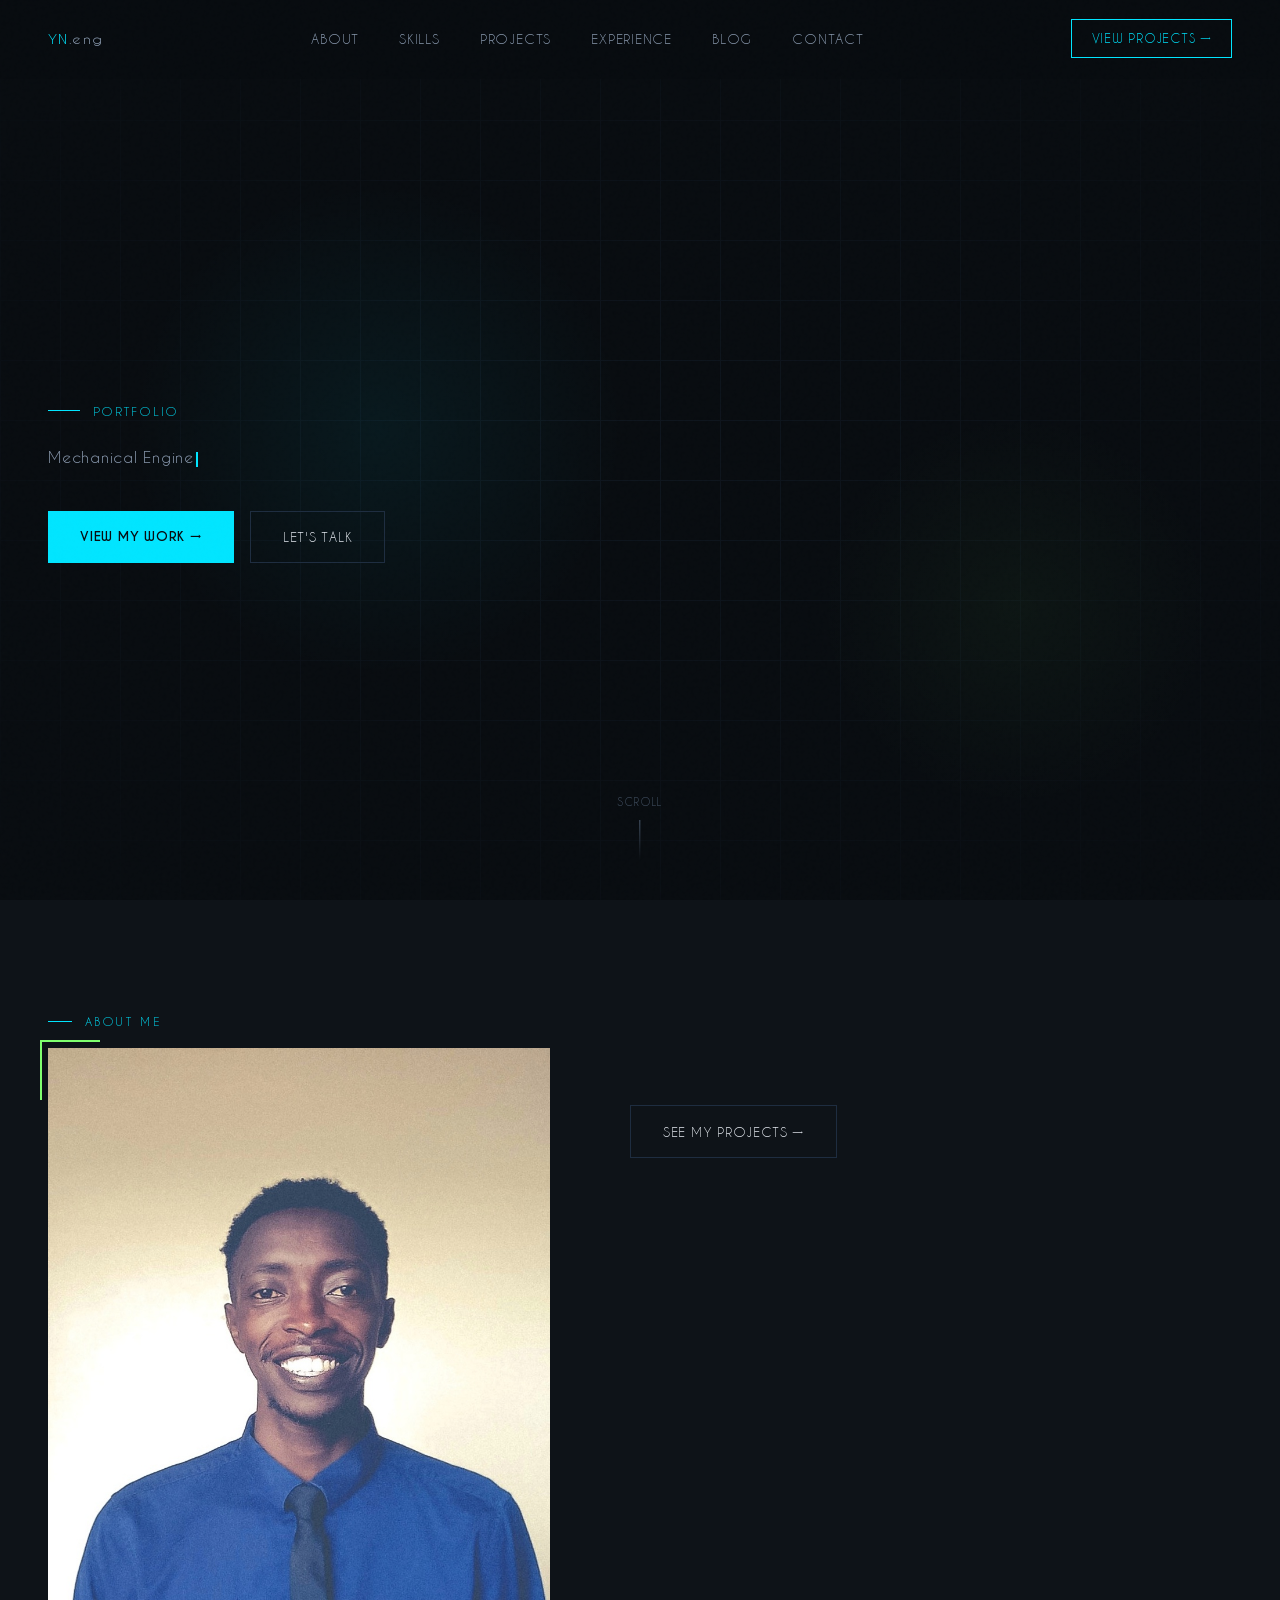
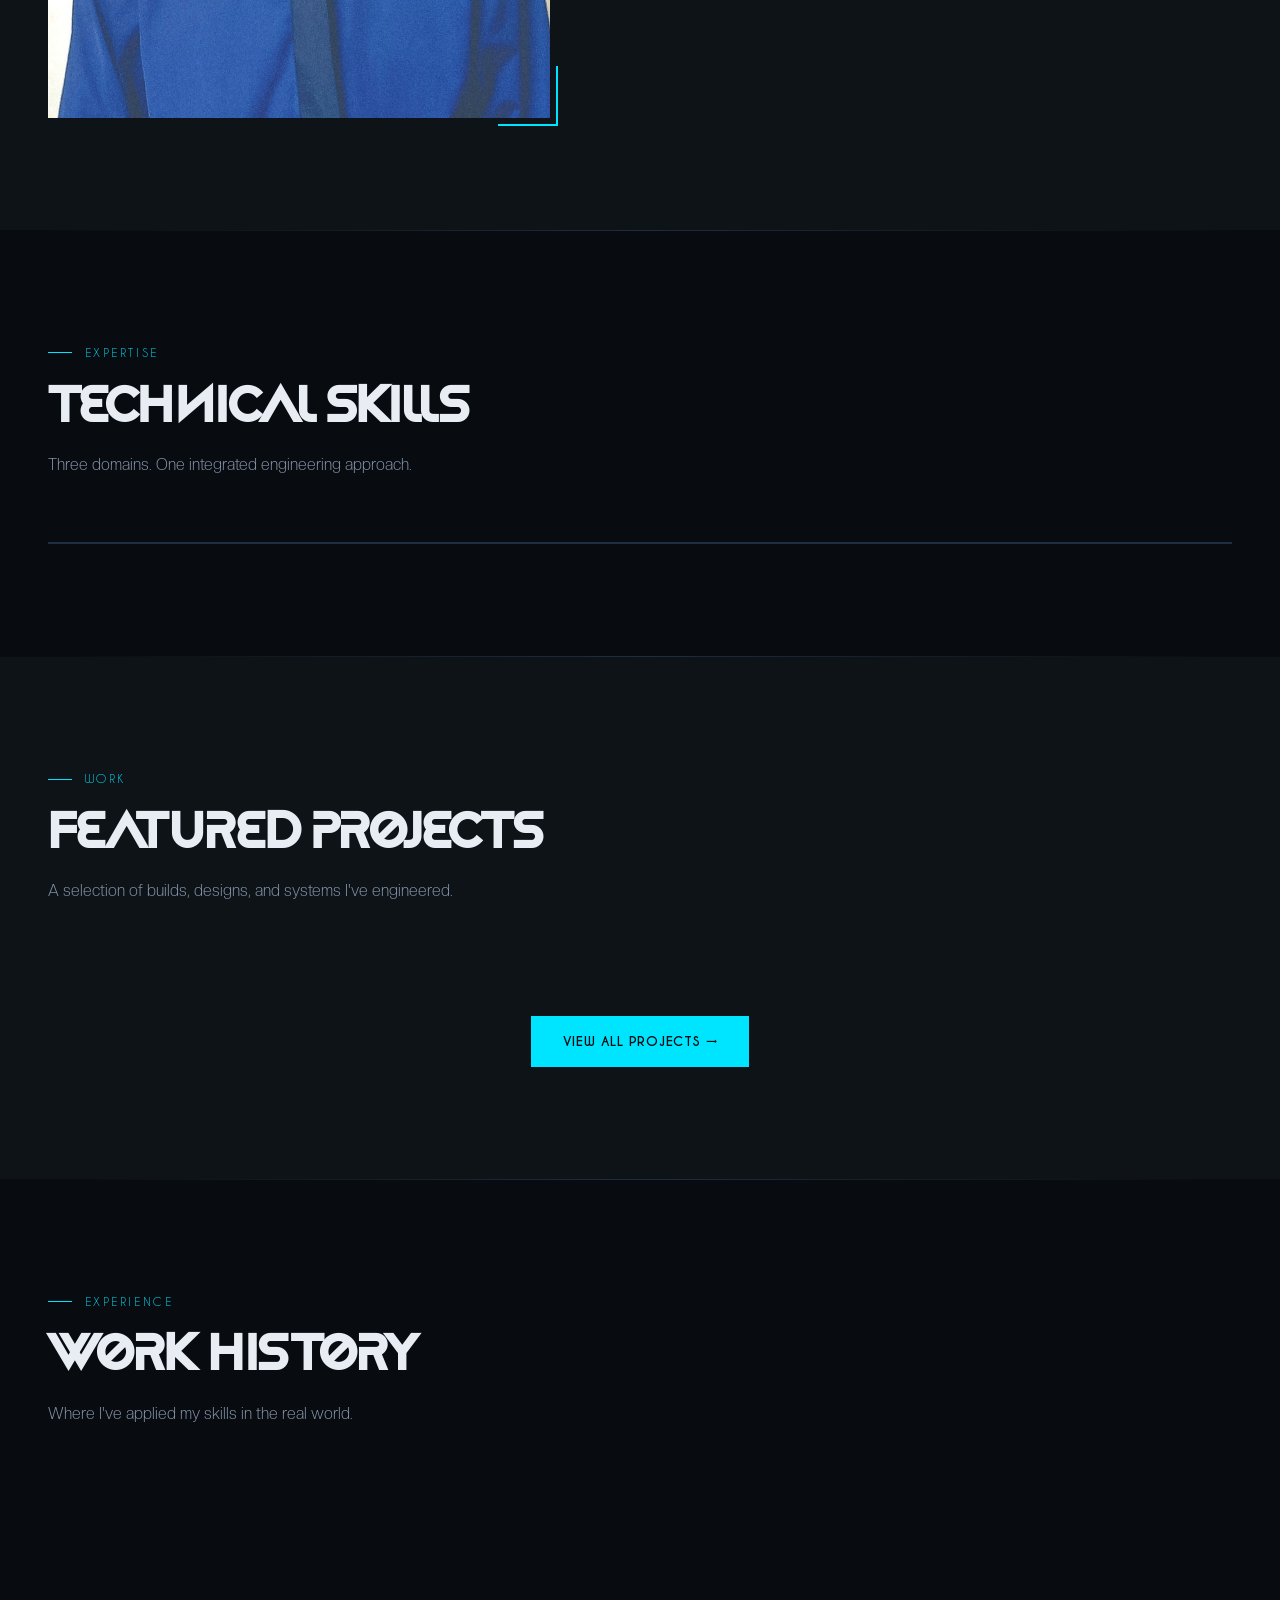
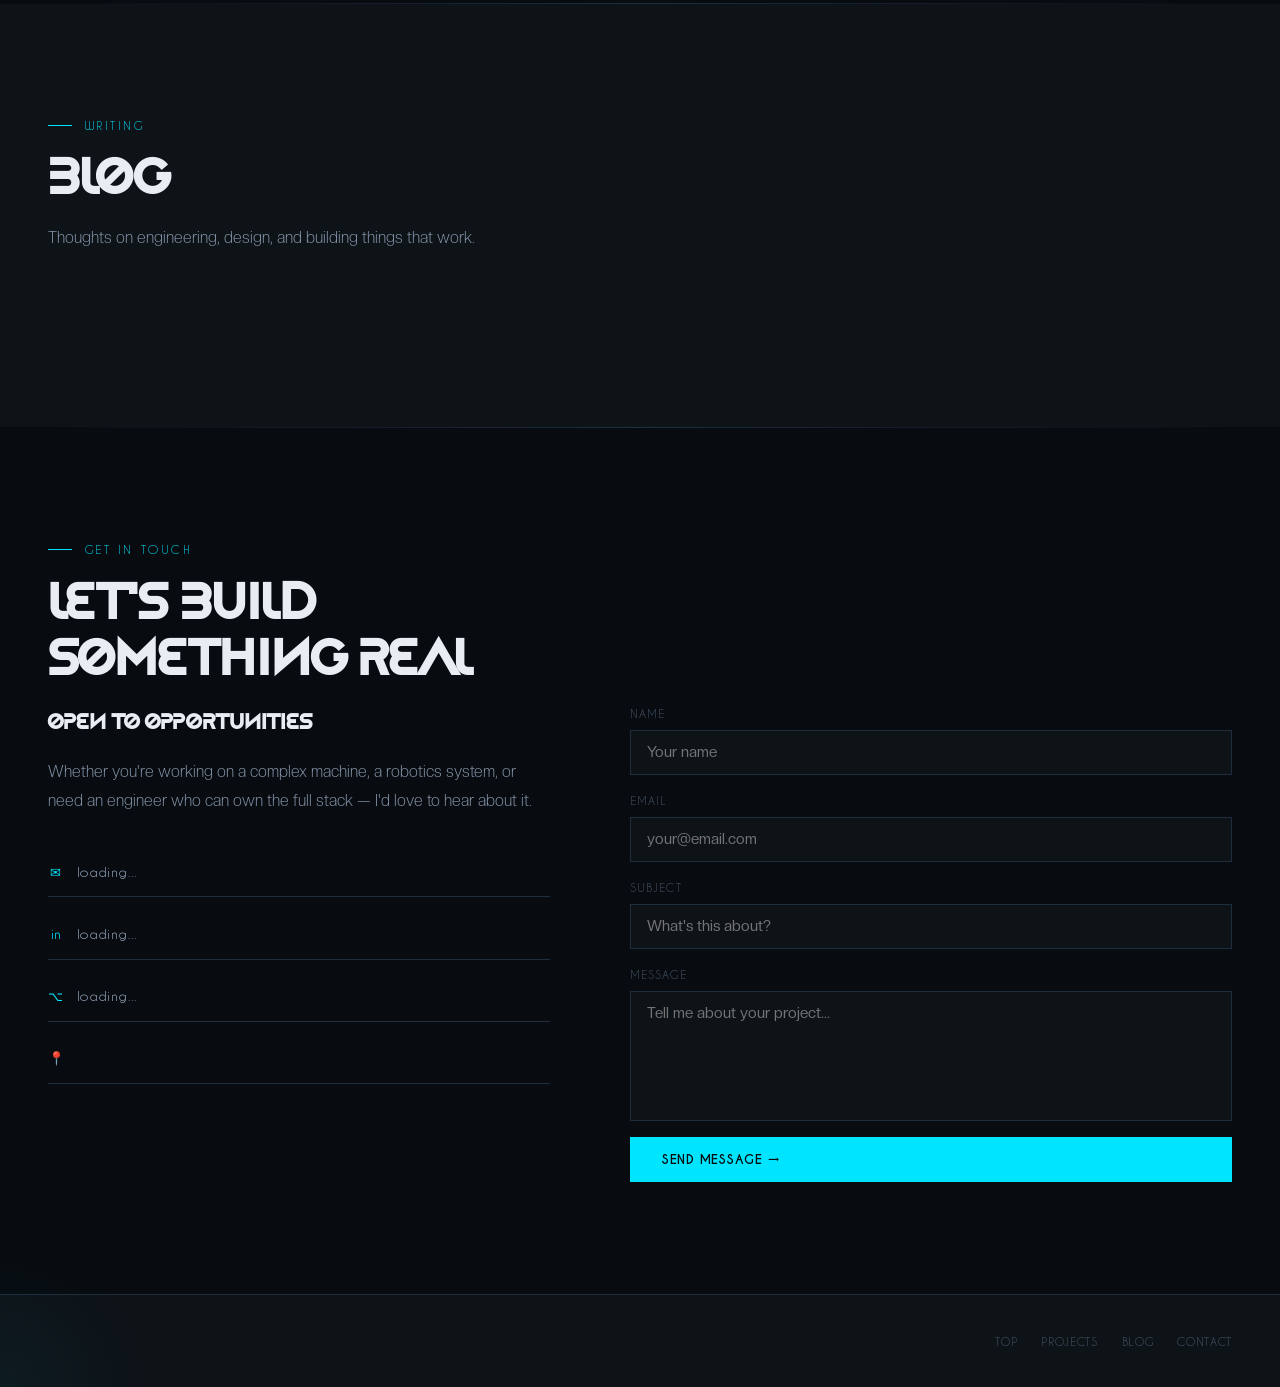
==== commit 0fe0bc5b: "Update data.js" ====
--- a/index.html
+++ b/index.html
@@ -62,13 +62,9 @@
       <p class="section-label reveal">About Me</p>
       <div class="about-grid">
         <div class="about-image-wrap reveal">
-          <div class="about-image-placeholder">
-            <svg width="60" height="60" viewBox="0 0 60 60" fill="none">
-              <circle cx="30" cy="22" r="12" stroke="#4a5a6e" stroke-width="1.5"/>
-              <path d="M10 52c0-11 9-18 20-18s20 7 20 18" stroke="#4a5a6e" stroke-width="1.5" stroke-linecap="round"/>
-            </svg>
-            <span>Your Photo Here</span>
-          </div>
+          <img src="assets/profile-photo.jpeg"
+               alt="Marcus Imbigula"
+               style="width:100%; height:100%; object-fit:cover; display:block;" />
           <div class="about-image-accent"></div>
           <div class="about-image-accent-2"></div>
         </div>
--- a/css/style.css
+++ b/css/style.css
@@ -1,4 +1,12 @@
 /* ── LOCAL FONTS ── */
+
+@font-face {
+  font-family: 'Computerist';
+  src: url('../fonts/Computerist.ttf') format('truetype');
+  font-weight: normal;
+  font-style: normal;
+  font-display: swap;
+}
 
 @font-face {
   font-family: 'LimitBreak';
@@ -138,8 +146,8 @@
   --text2: #8a9ab0;
   --text3: #4a5a6e;
 
-  --font-hero:    'LimitBreak', 'CreatoDisplay', sans-serif;
-  --font-heading: 'CreatoDisplay', sans-serif;
+  --font-hero:    'Computerist', 'CreatoDisplay', sans-serif;
+  --font-heading: 'Computerist', 'CreatoDisplay', sans-serif;
   --font-mono:    'CaviarDreams', sans-serif;
   --font-body:    'CreatoDisplay', sans-serif;
 
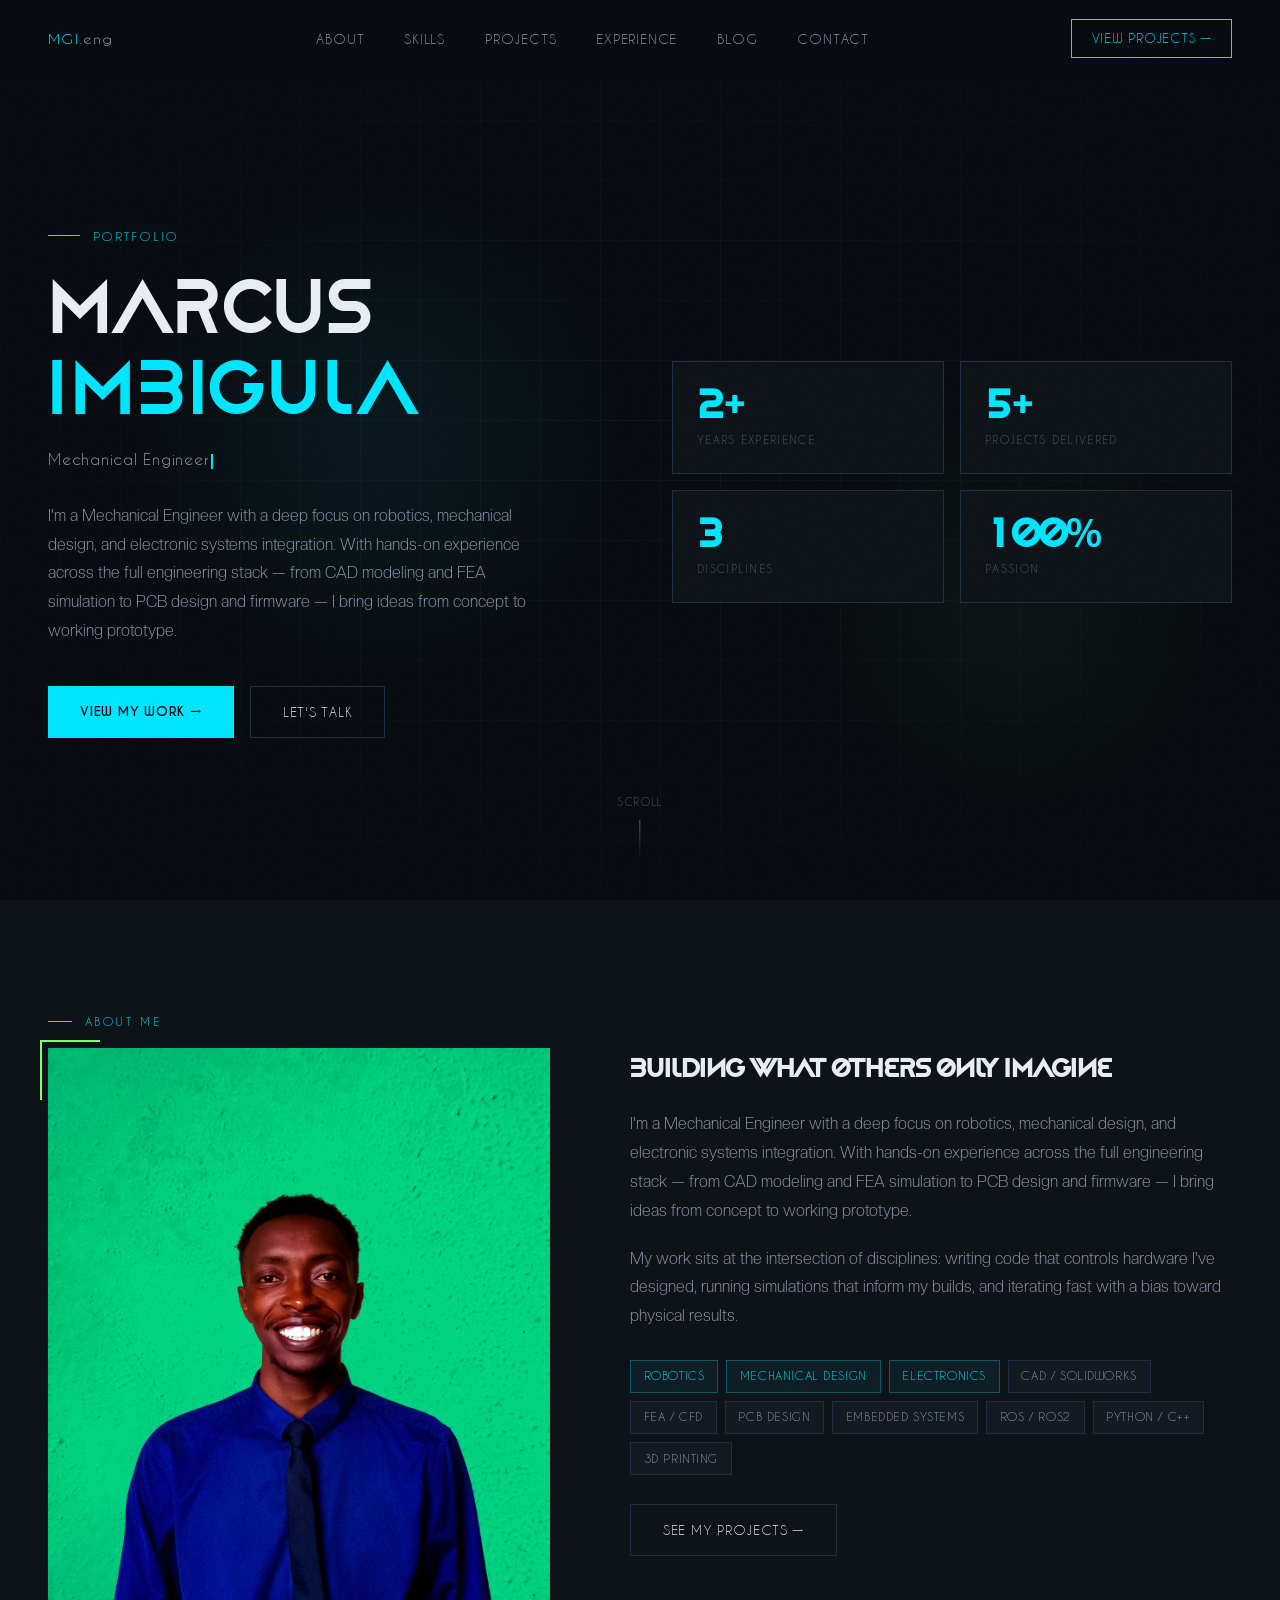
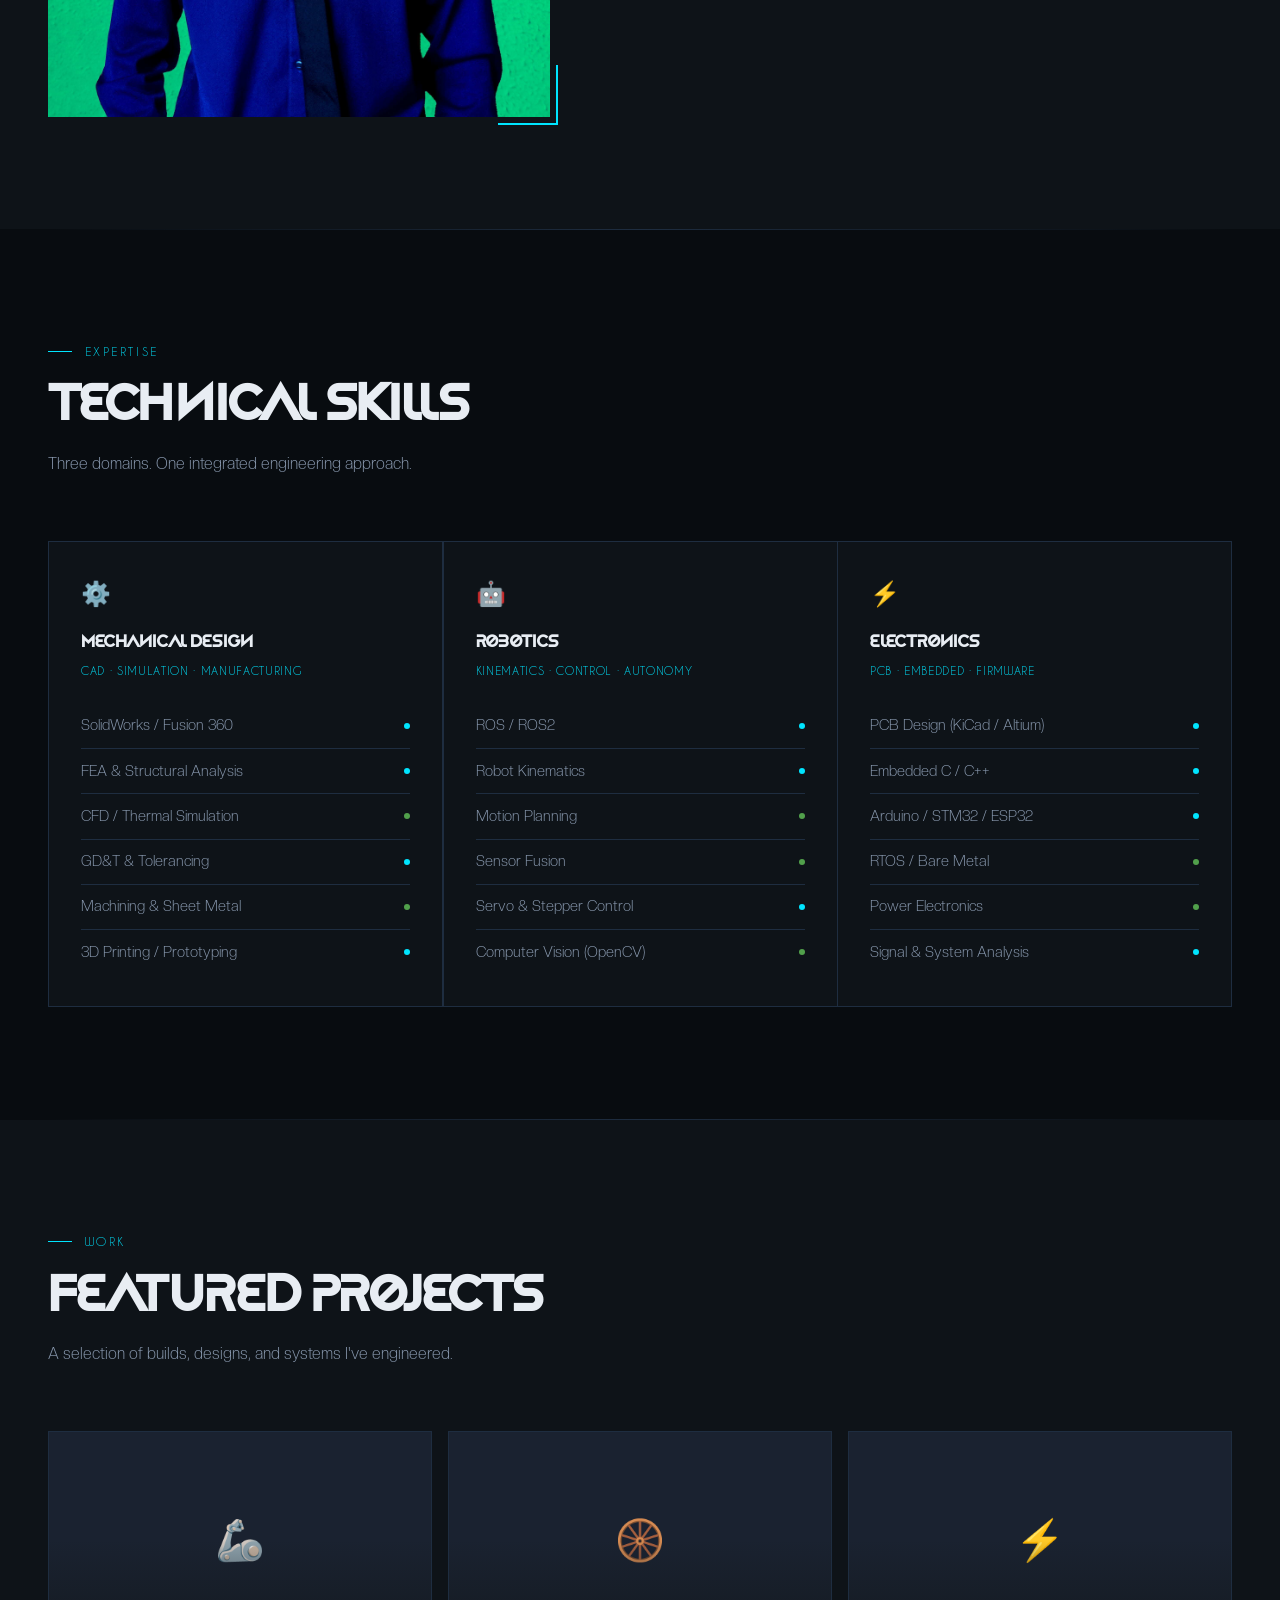
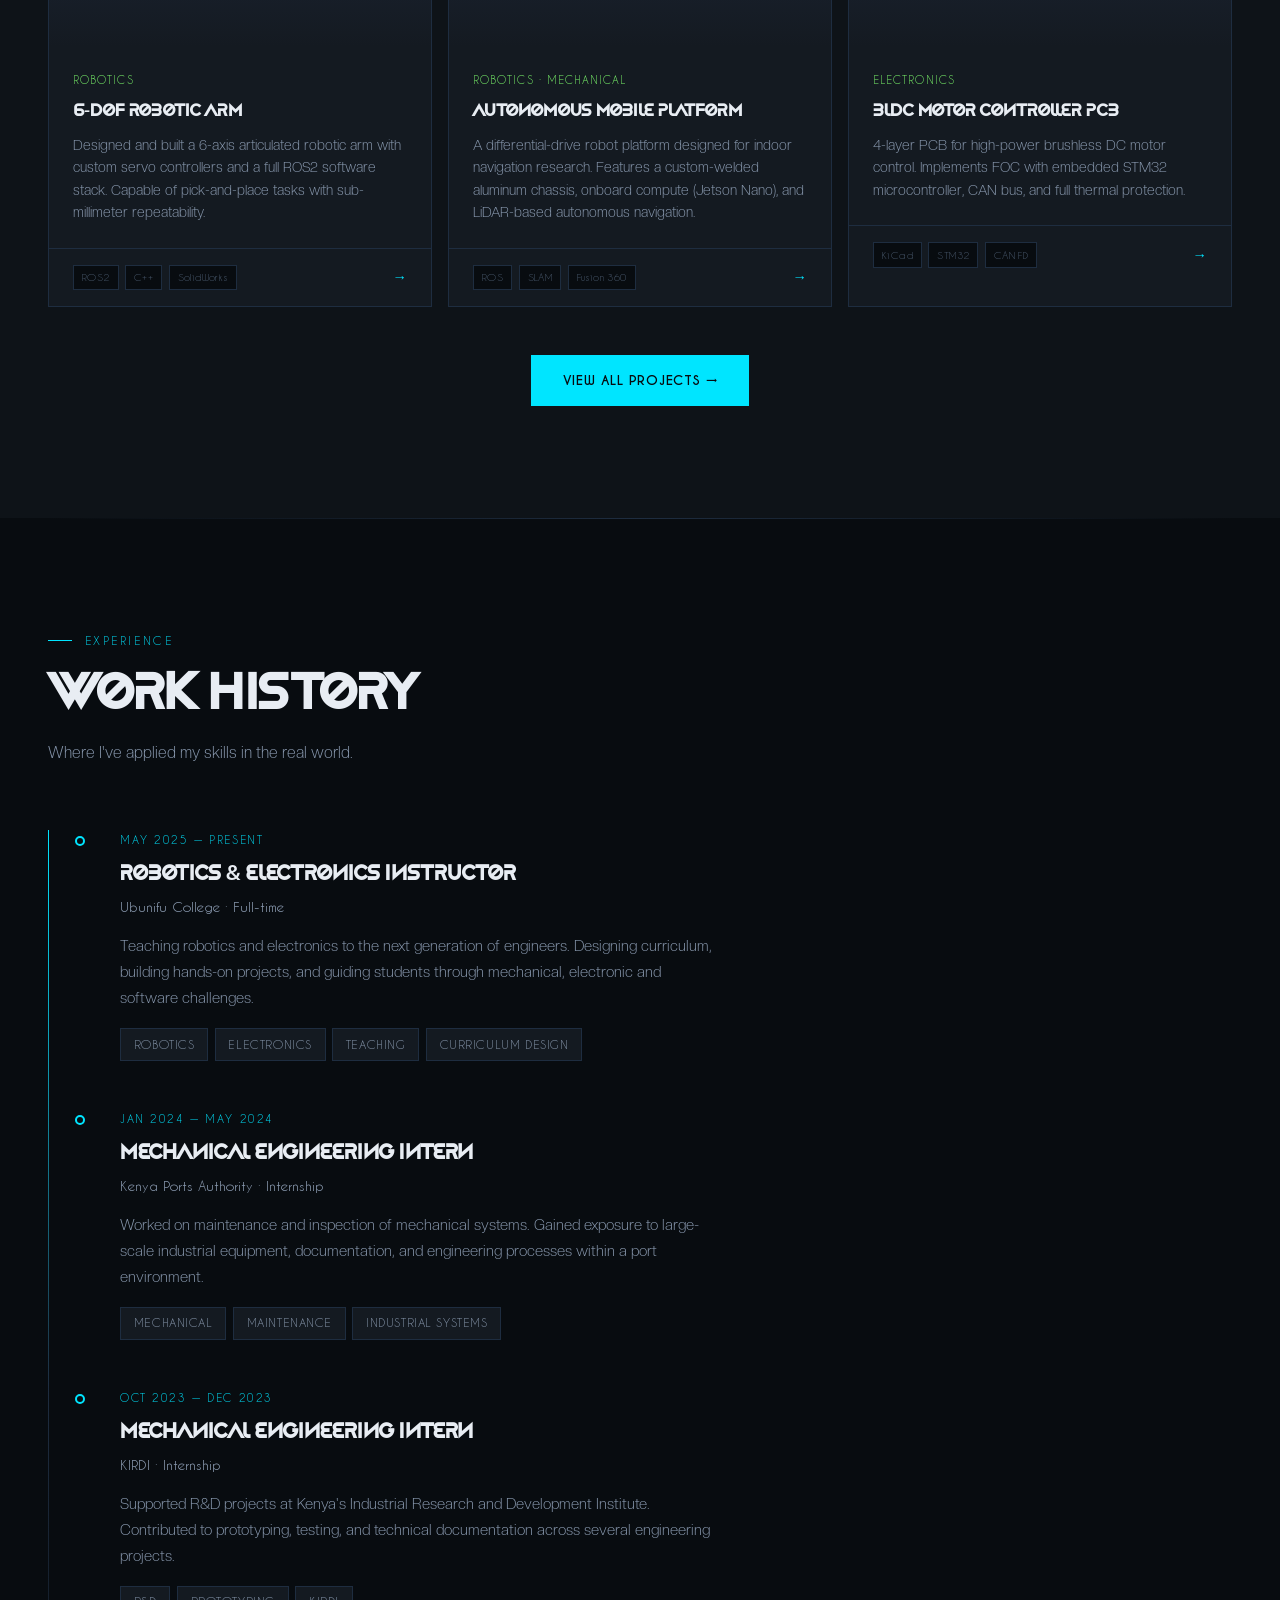
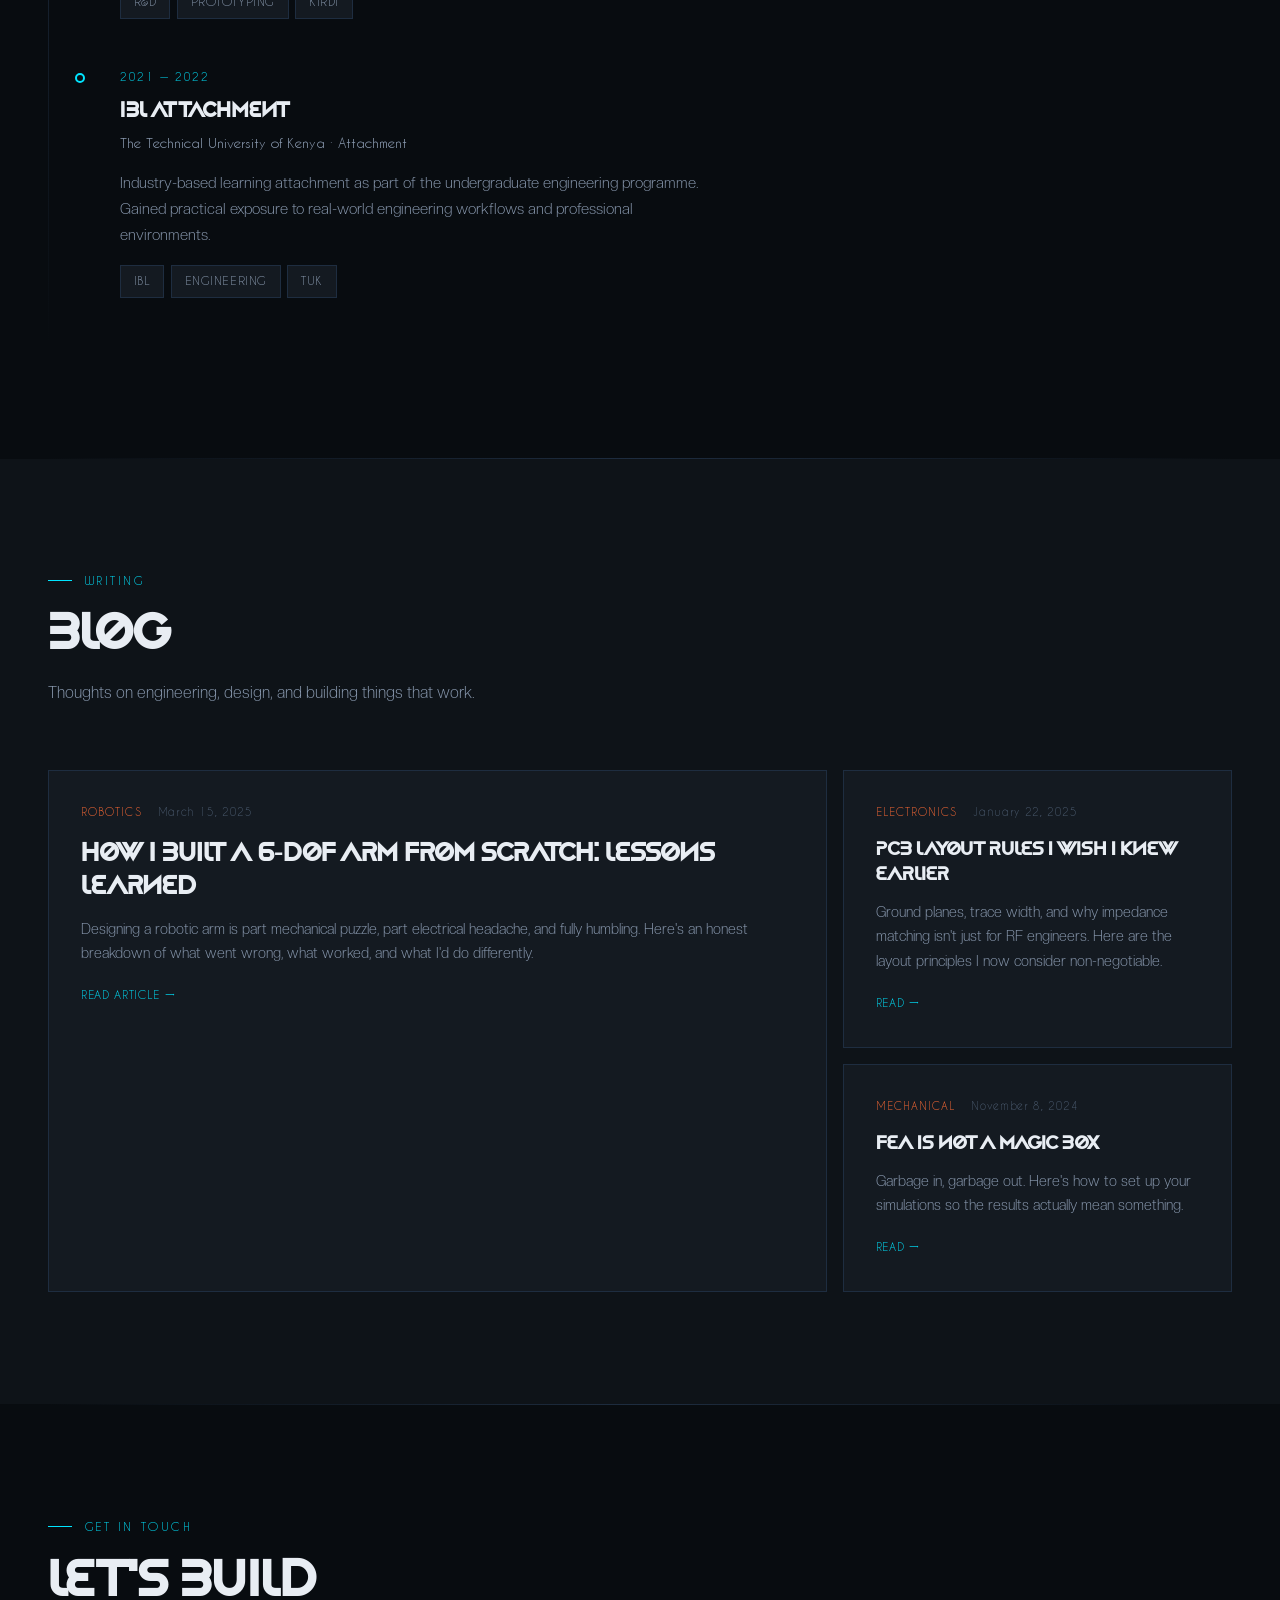
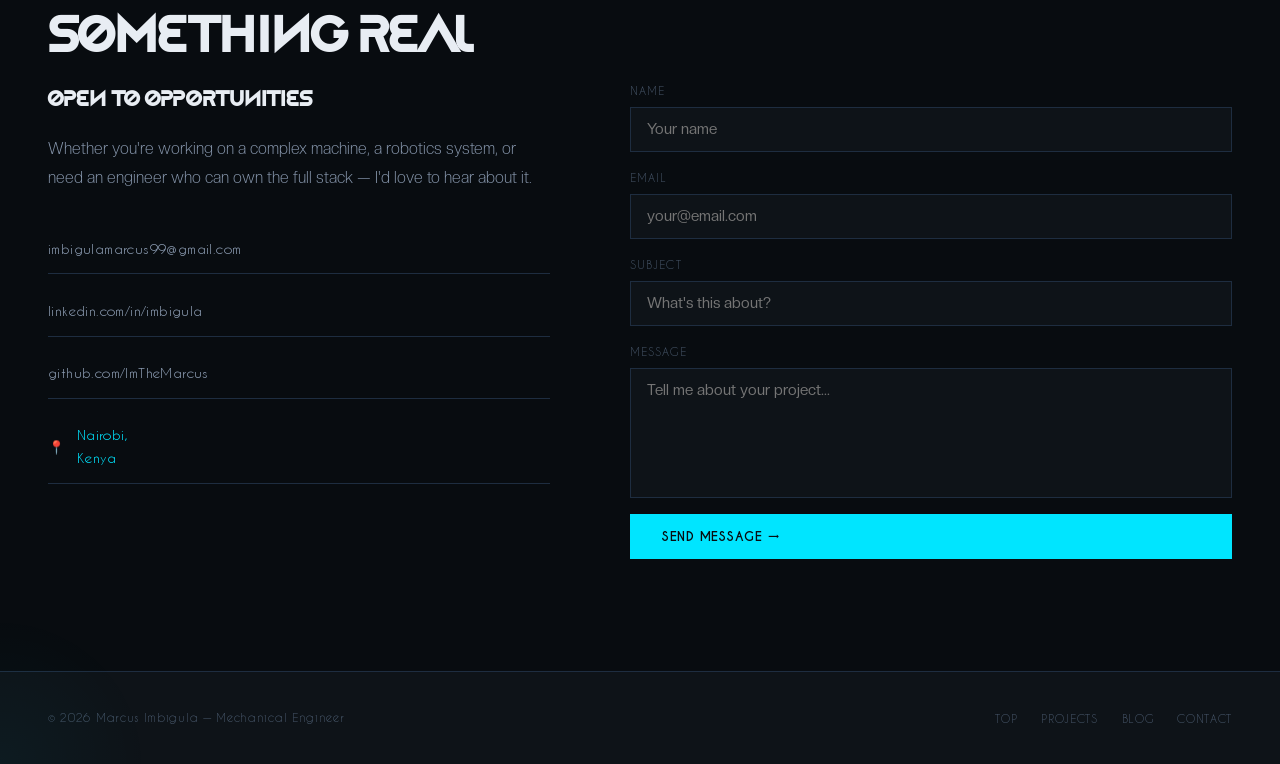
==== commit 6f182d28: "Updated blog page" ====
--- a/index.html
+++ b/index.html
@@ -150,24 +150,27 @@
           </div>
         </div>
 
-        <form class="contact-form reveal reveal-delay-2" id="contact-form">
+        <form class="contact-form reveal reveal-delay-2" id="contact-form"
+              action="https://formspree.io/f/YOUR_FORM_ID"
+              method="POST">
           <div class="form-group">
             <label class="form-label">Name</label>
-            <input type="text" class="form-input" placeholder="Your name" required />
+            <input type="text" name="name" class="form-input" placeholder="Your name" required />
           </div>
           <div class="form-group">
             <label class="form-label">Email</label>
-            <input type="email" class="form-input" placeholder="your@email.com" required />
+            <input type="email" name="email" class="form-input" placeholder="your@email.com" required />
           </div>
           <div class="form-group">
             <label class="form-label">Subject</label>
-            <input type="text" class="form-input" placeholder="What's this about?" required />
+            <input type="text" name="subject" class="form-input" placeholder="What's this about?" required />
           </div>
           <div class="form-group">
             <label class="form-label">Message</label>
-            <textarea class="form-textarea" placeholder="Tell me about your project..." required></textarea>
+            <textarea name="message" class="form-textarea" placeholder="Tell me about your project..." required></textarea>
           </div>
-          <button type="submit" class="btn-primary">Send Message →</button>
+          <div id="form-status" style="display:none;"></div>
+          <button type="submit" class="btn-primary" id="form-submit-btn">Send Message →</button>
         </form>
       </div>
     </div>
@@ -184,9 +187,9 @@
     </ul>
   </footer>
 
-  <!-- data first → render → interactions -->
+  <!-- data → interactions → render (render calls observeReveals which main defines) -->
   <script src="js/data.js"></script>
+  <script src="js/main.js"></script>
   <script src="js/render.js"></script>
-  <script src="js/main.js"></script>
 </body>
 </html>
